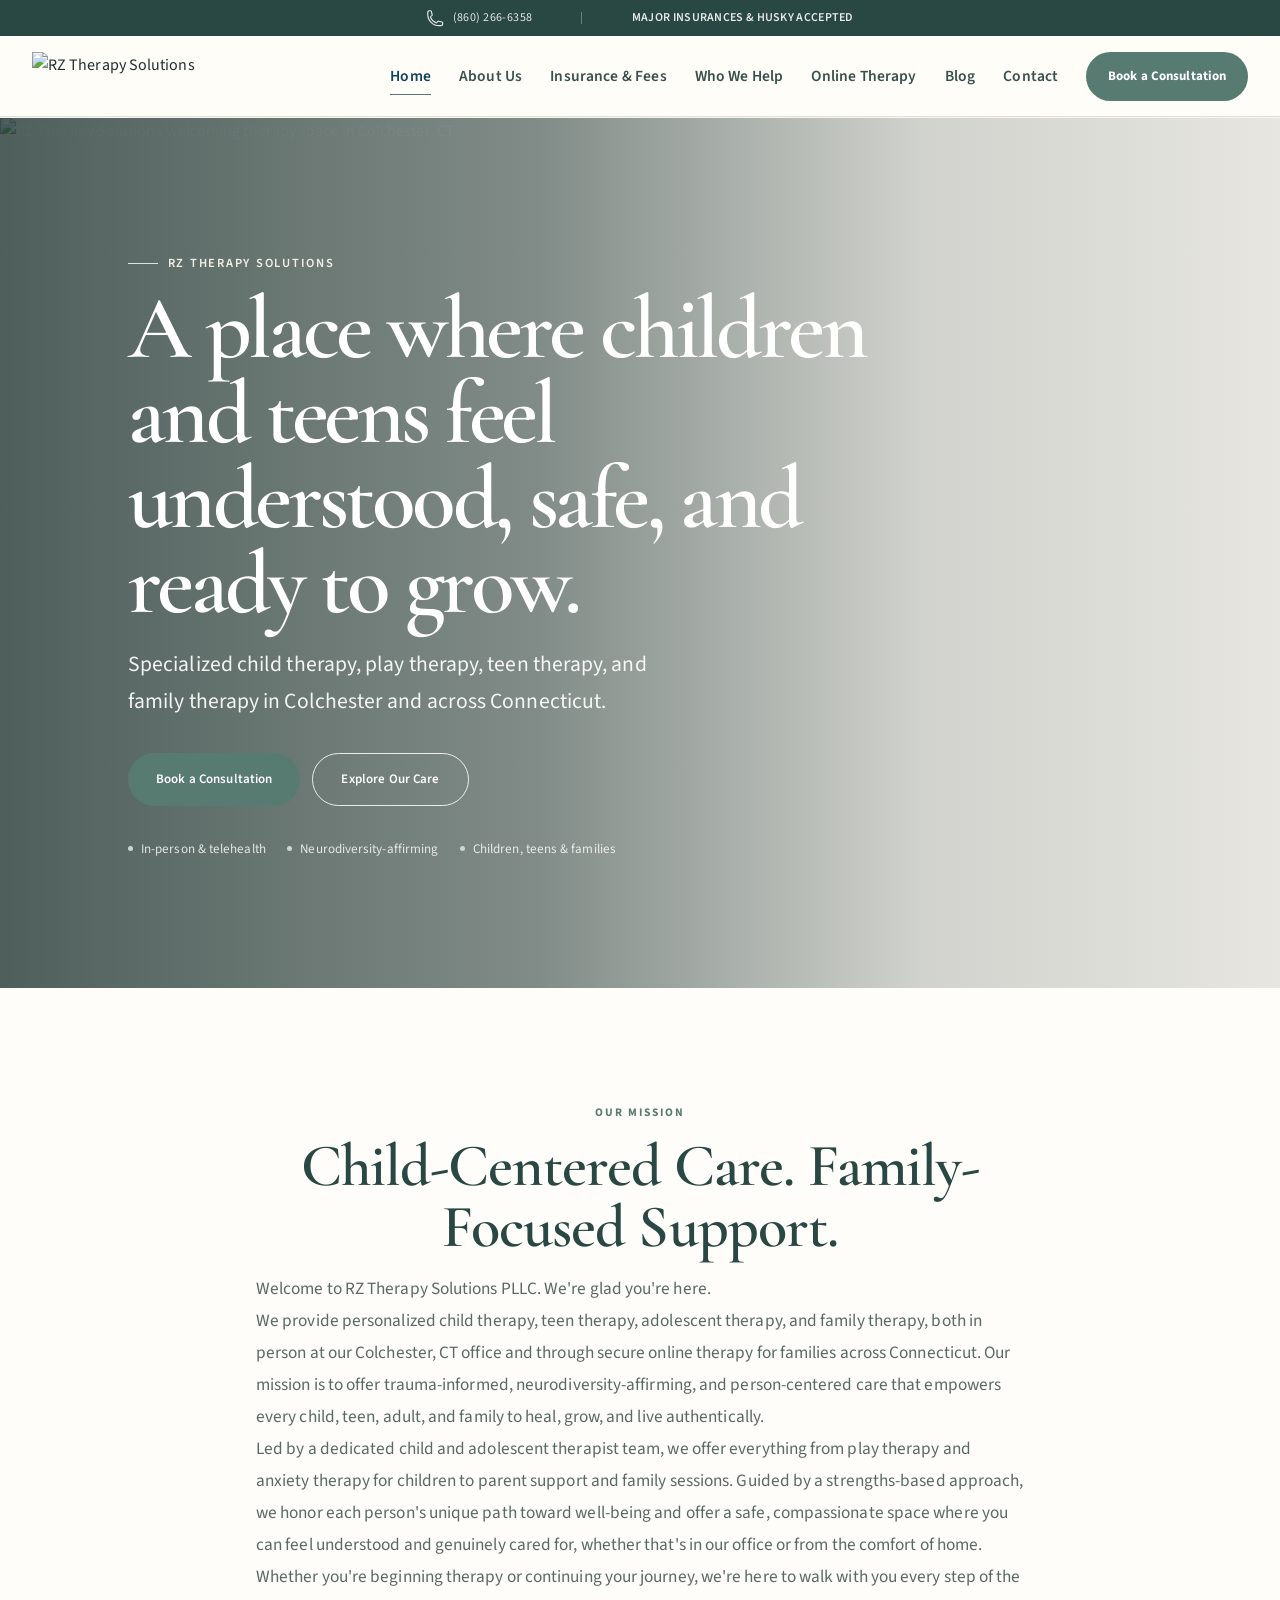
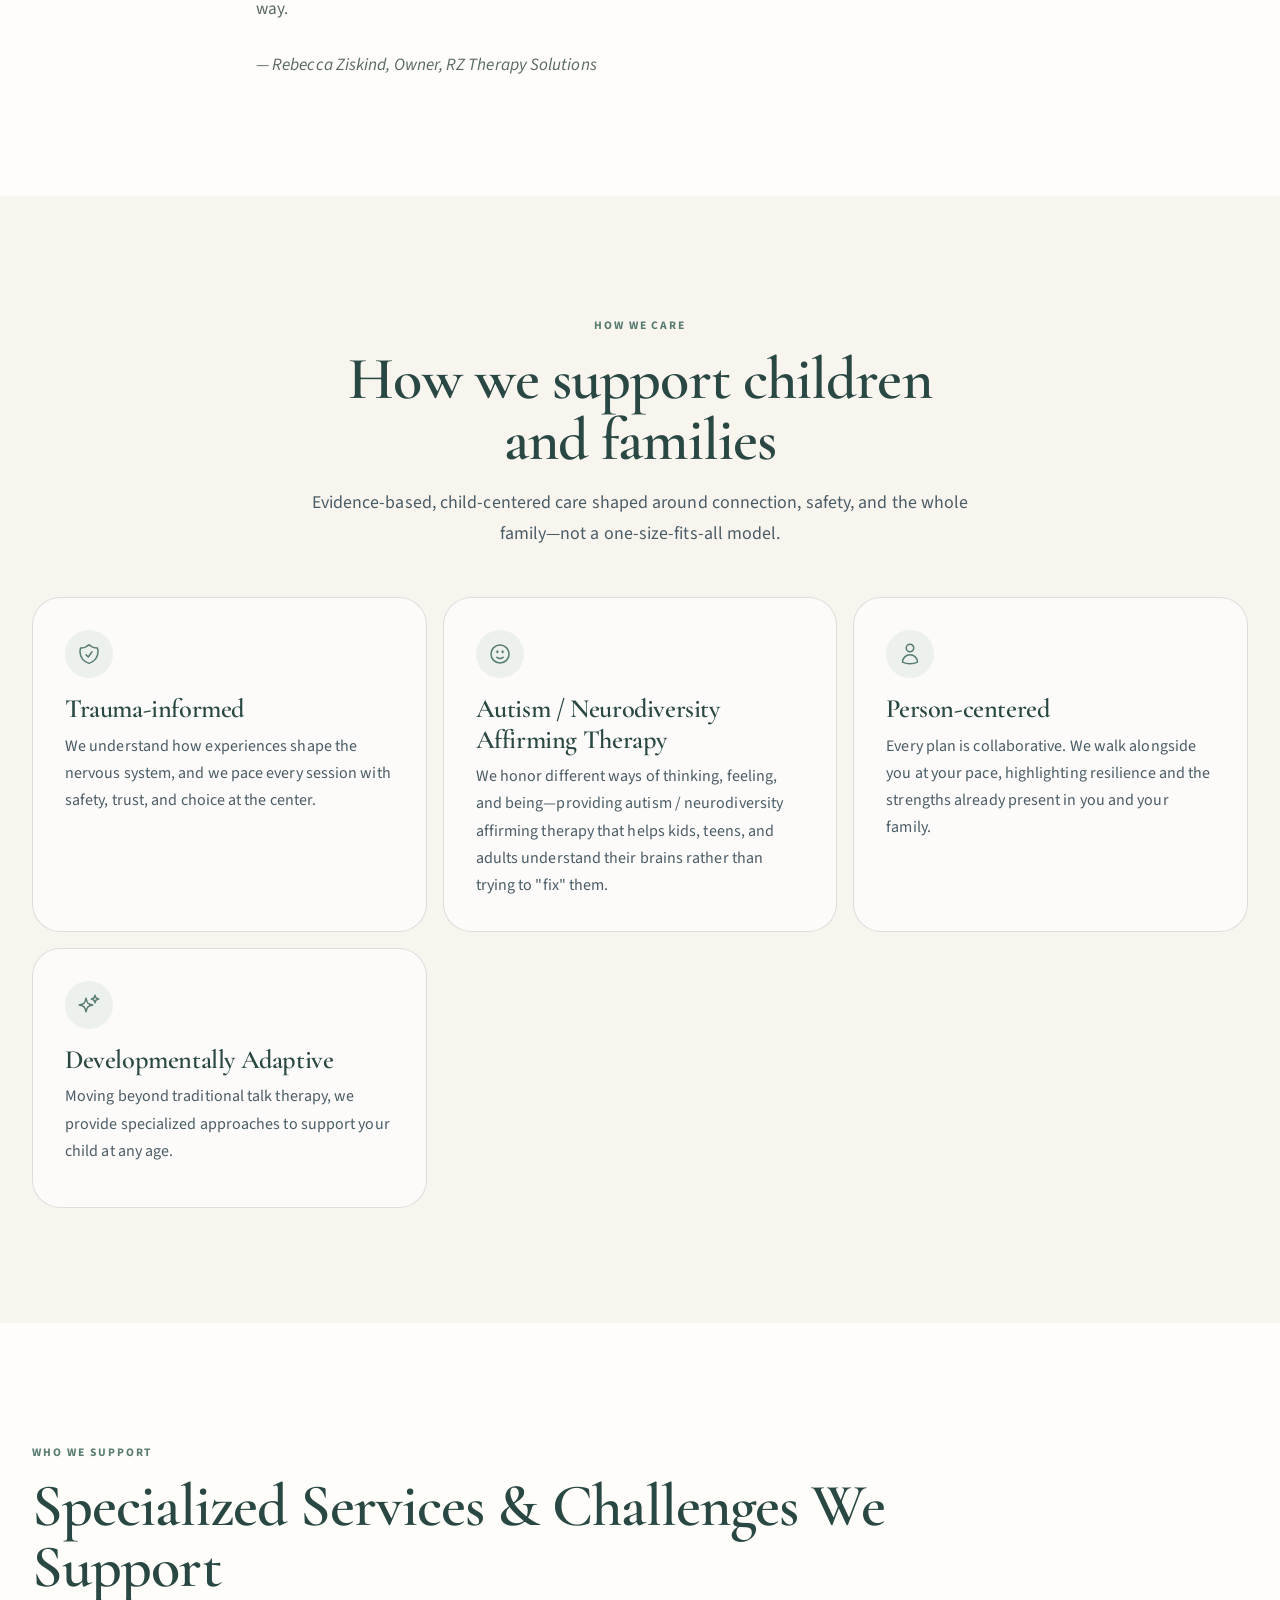
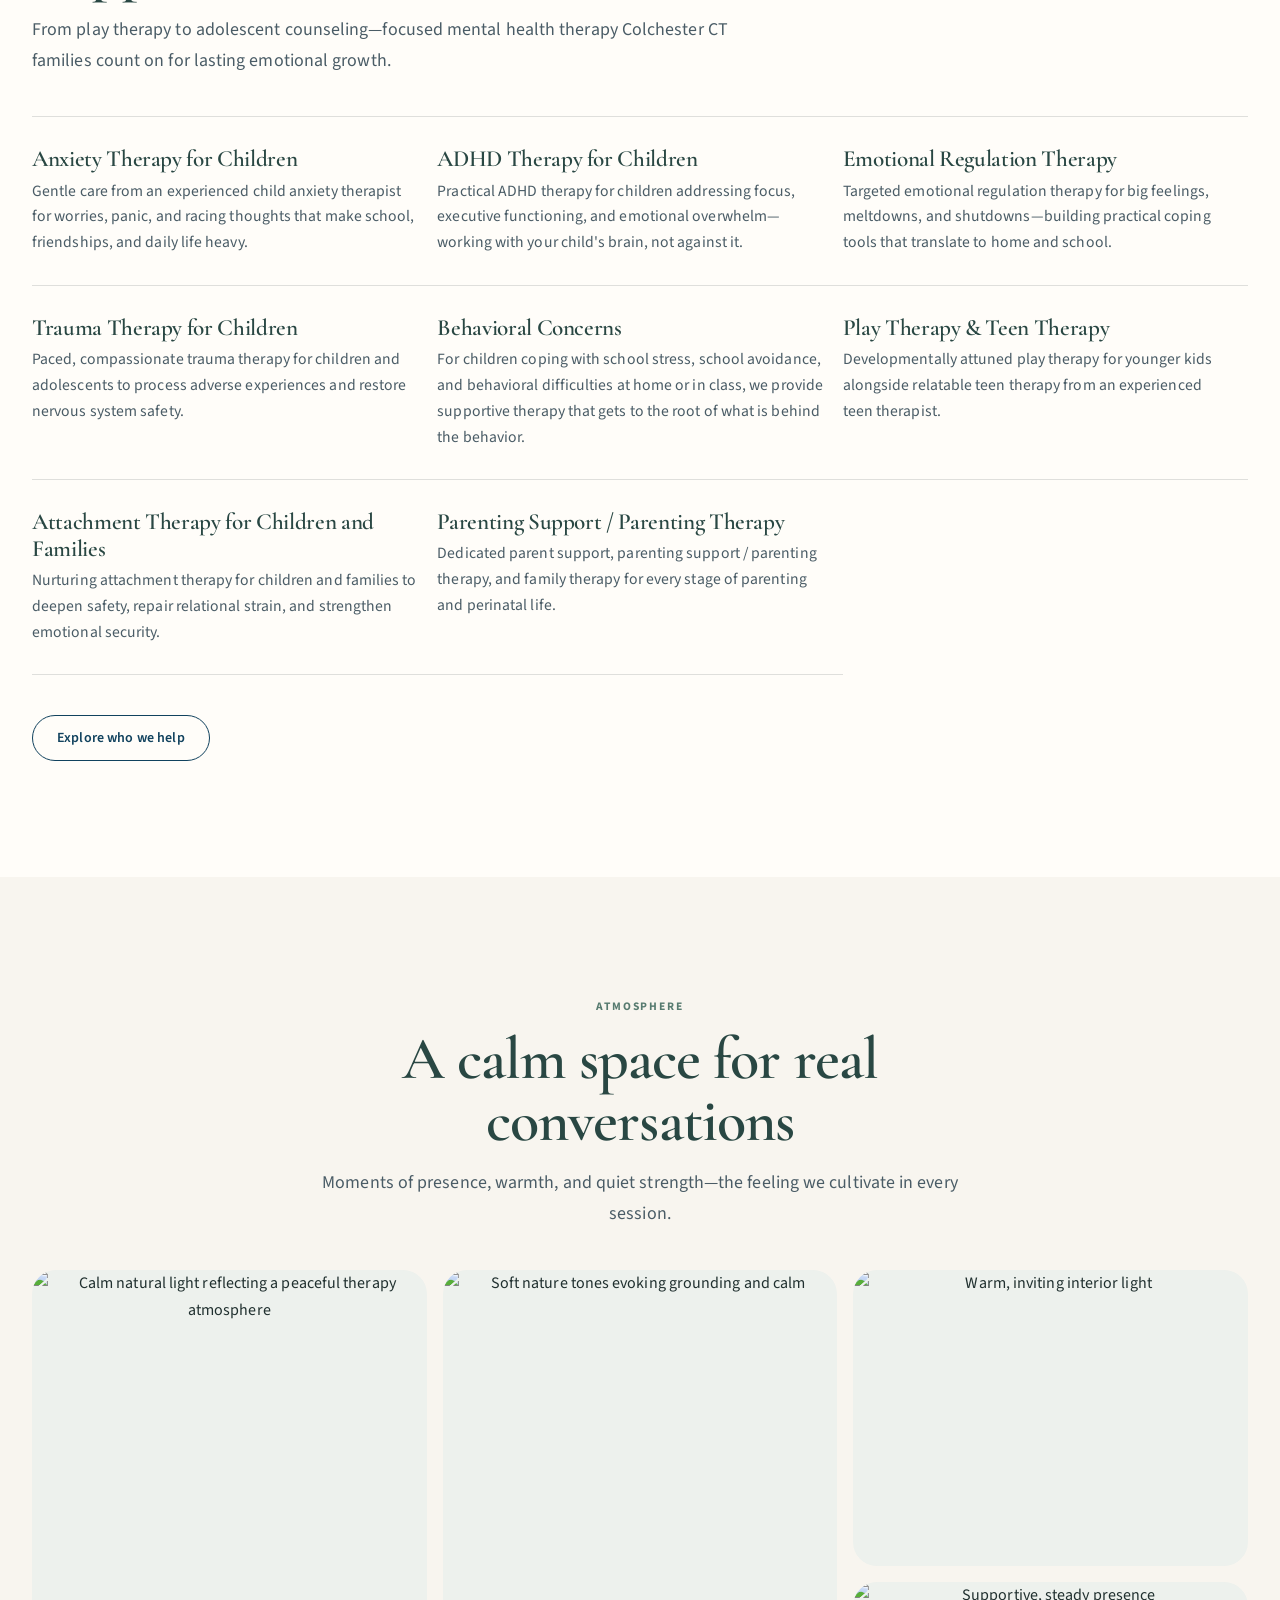
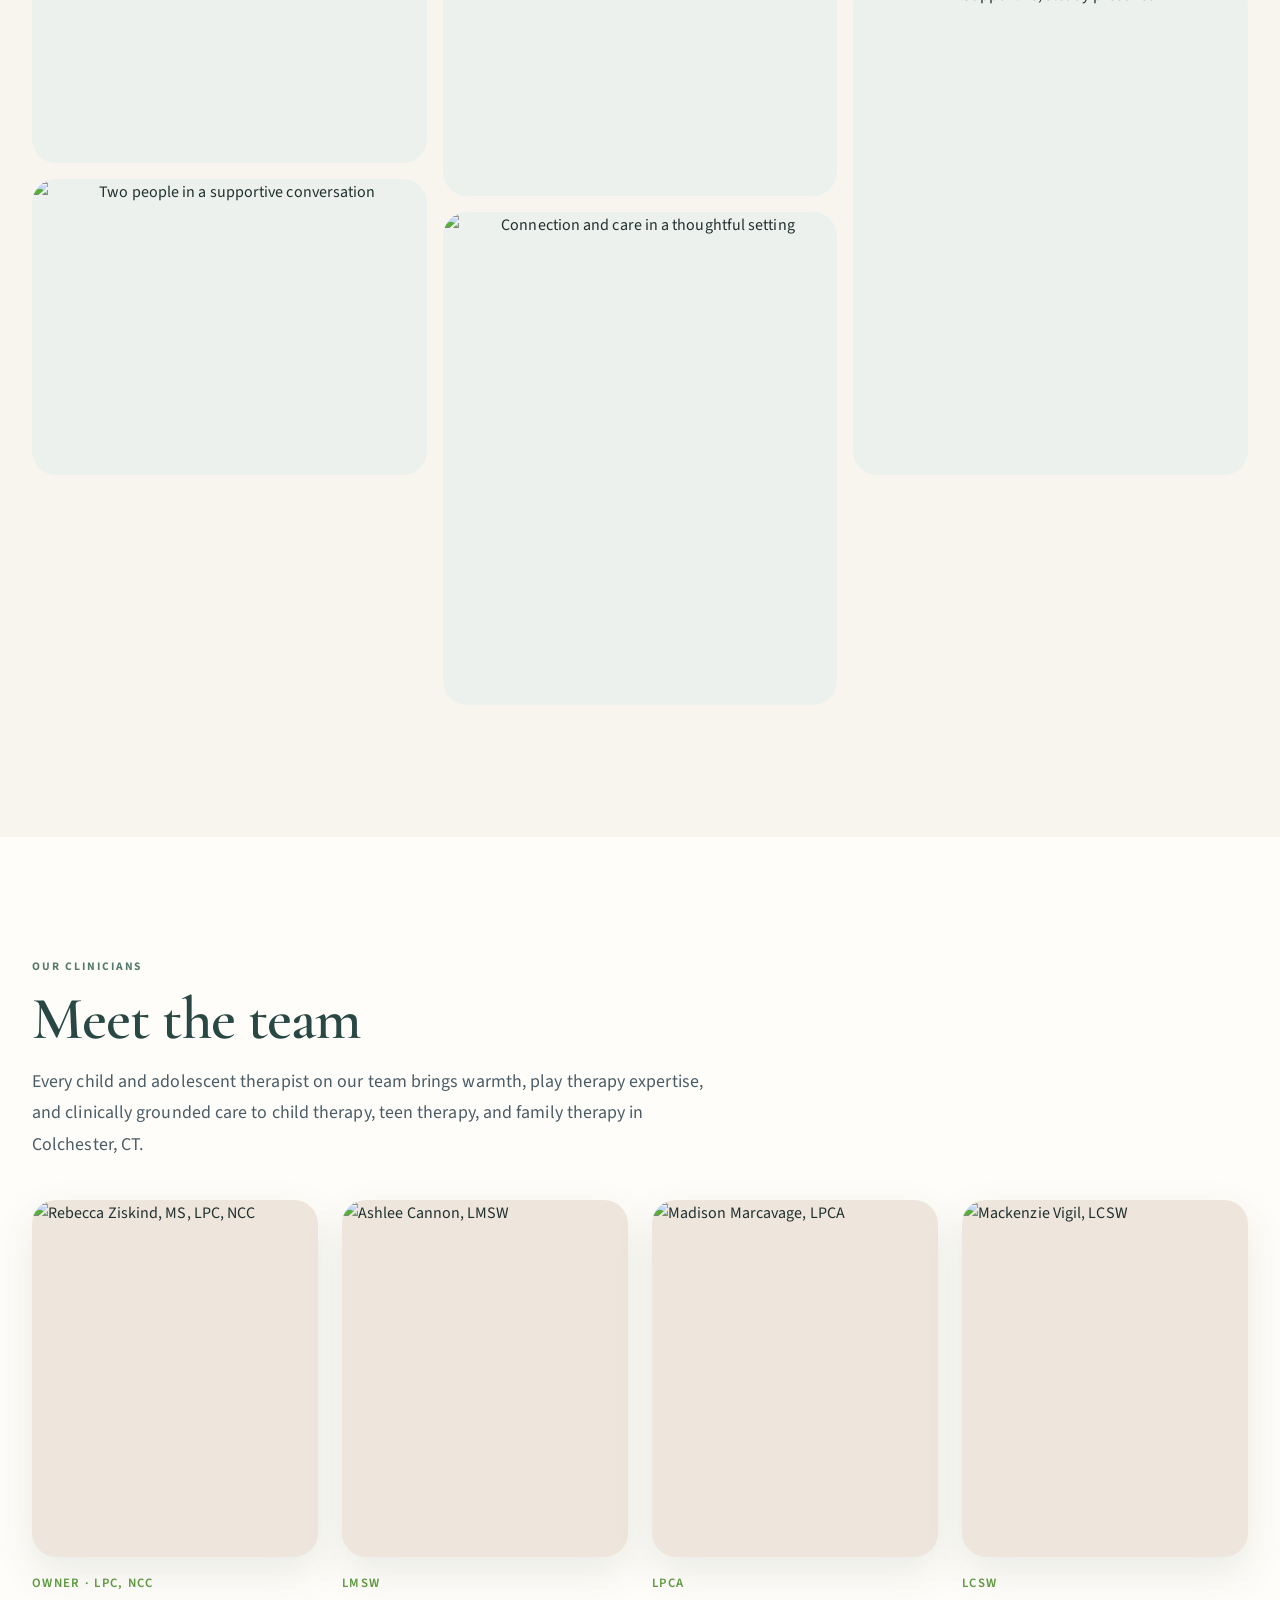
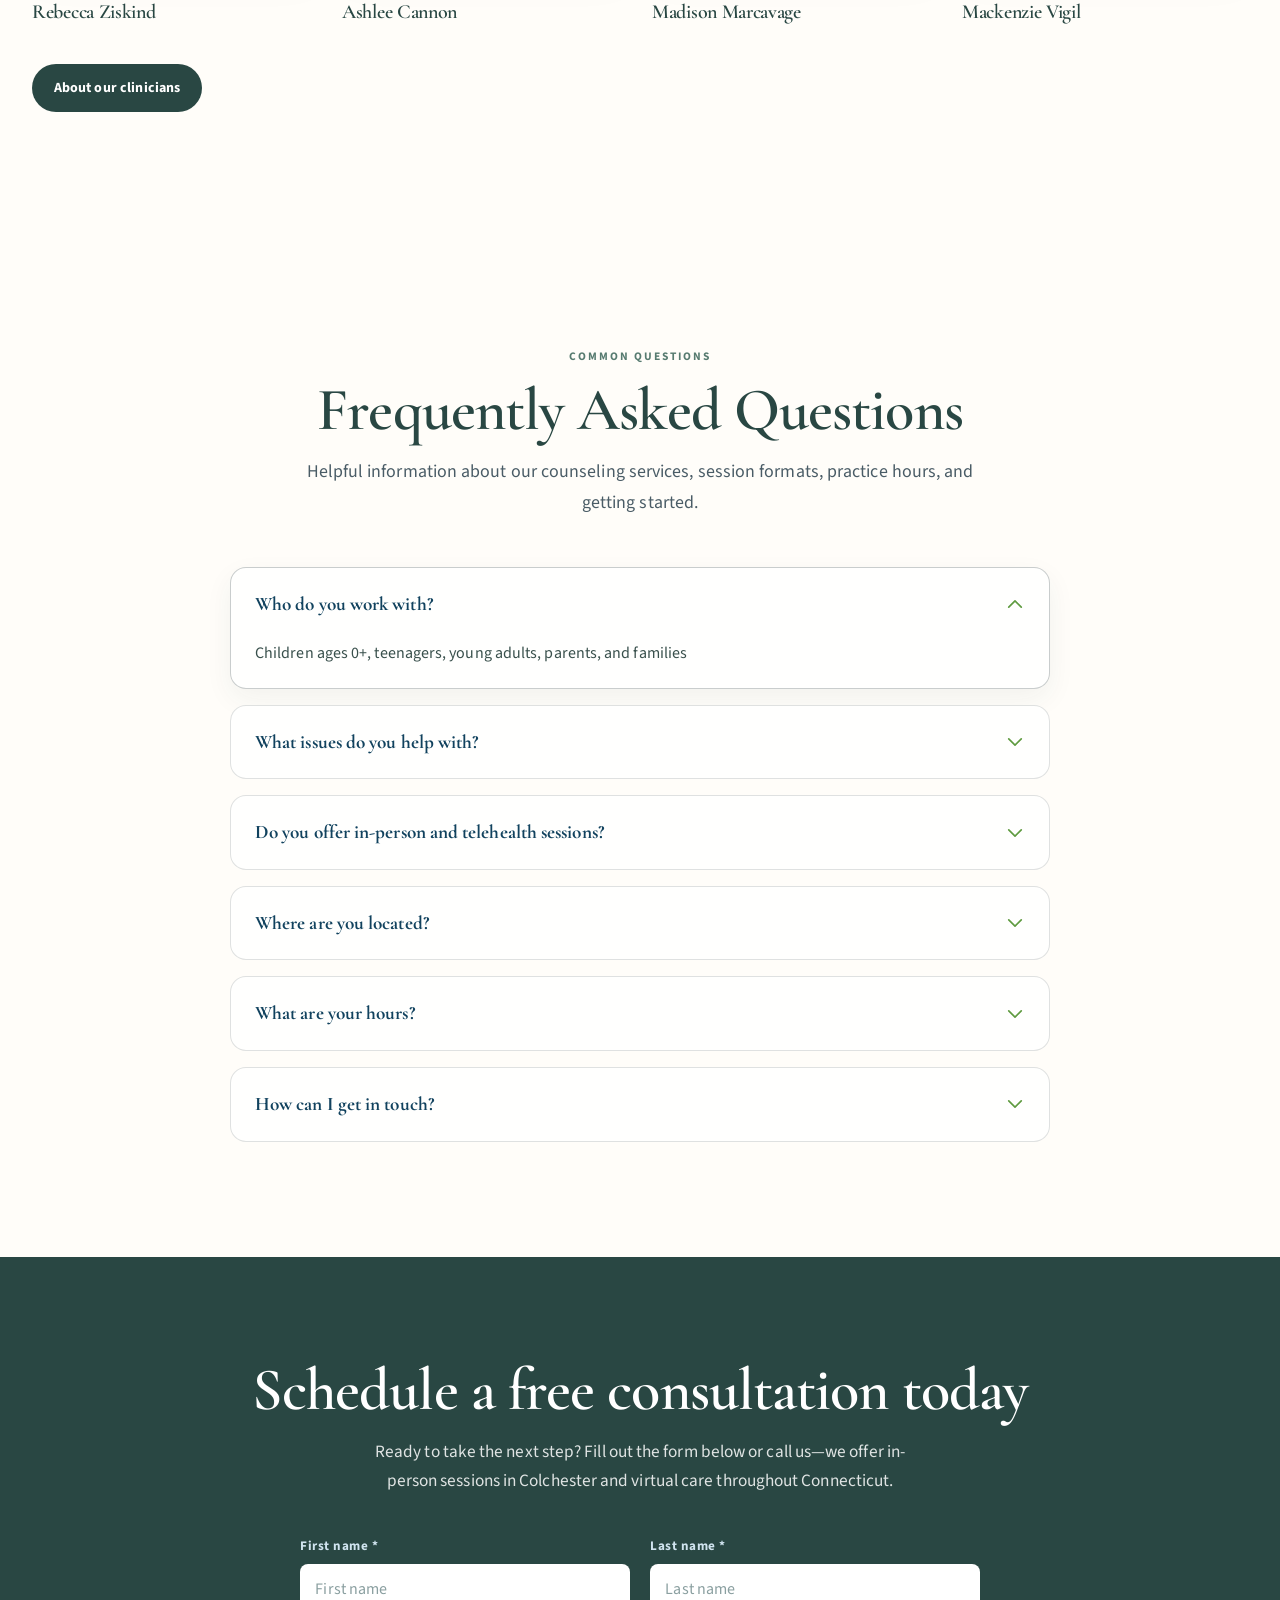
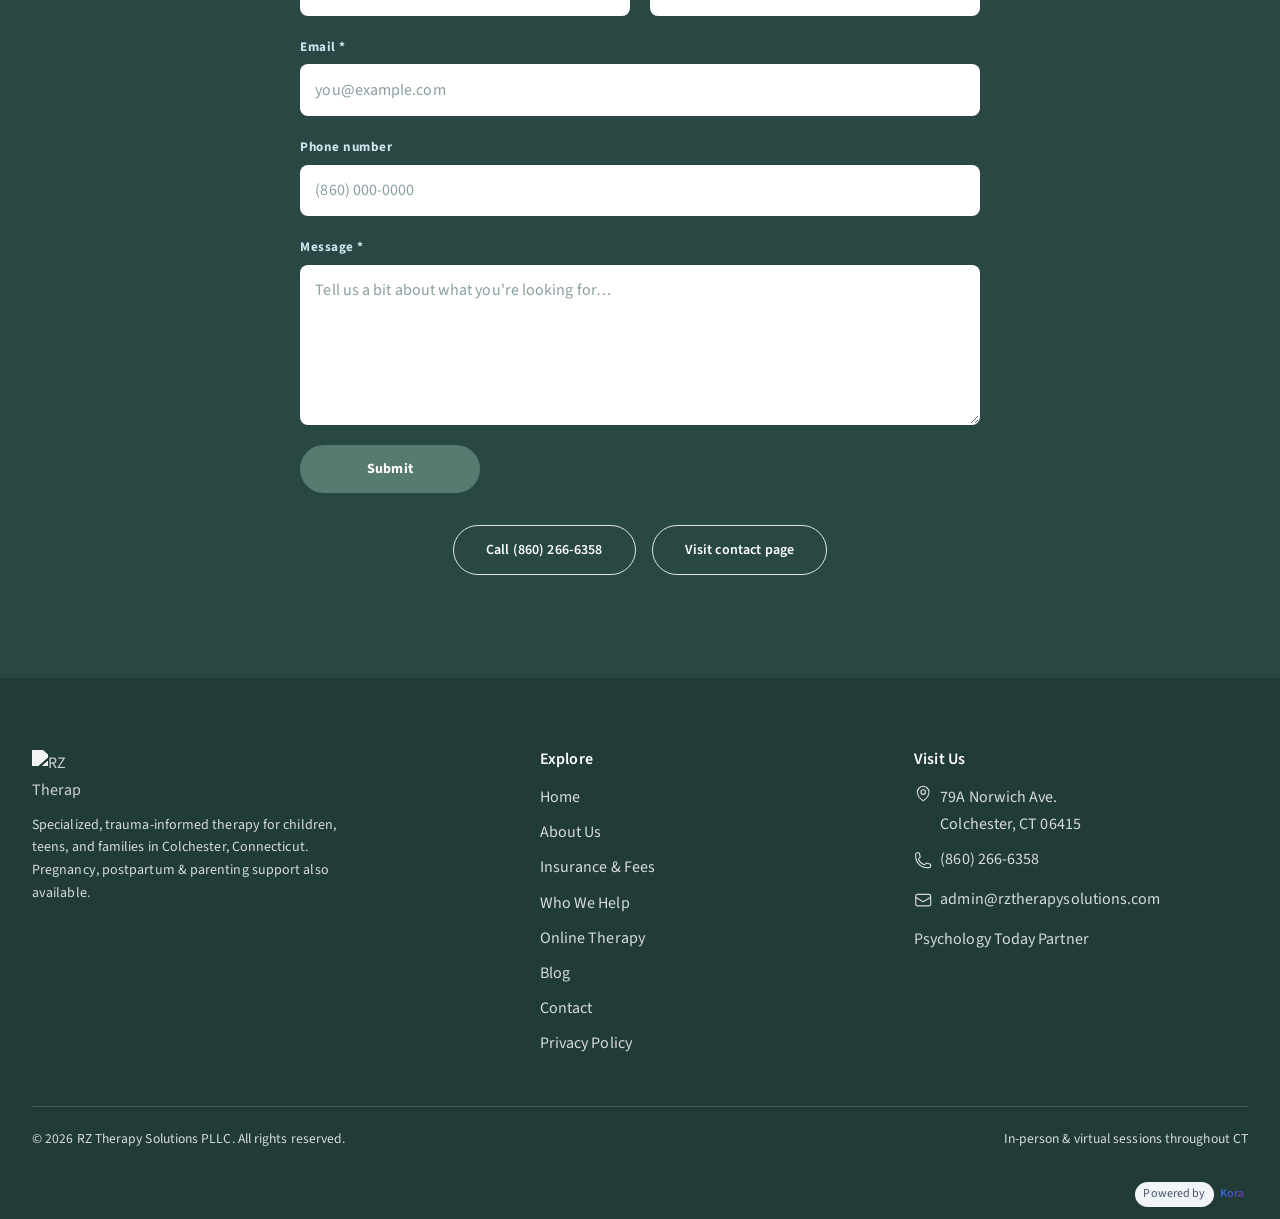
==== index.html @ b41a4bf6 "Fix mission eyebrow centering: override inline-block with display:block The section-eyebrow class us" ====
<!DOCTYPE html>

<html lang="en">
<head>
<!-- KORA_TRACKING_GTM_HEAD_START -->
<!-- Google Tag Manager -->
<script>(function(w,d,s,l,i){w[l]=w[l]||[];w[l].push({'gtm.start':
new Date().getTime(),event:'gtm.js'});var f=d.getElementsByTagName(s)[0],
j=d.createElement(s),dl=l!='dataLayer'?'&l='+l:'';j.async=true;j.src=
'https://www.googletagmanager.com/gtm.js?id='+i+dl;f.parentNode.insertBefore(j,f);
})(window,document,'script','dataLayer','GTM-NBJJ2HQS');</script>
<!-- End Google Tag Manager -->
<!-- KORA_TRACKING_GTM_HEAD_END -->

<!-- GA4 -->
<script async="" src="https://www.googletagmanager.com/gtag/js?id=G-ZPMCPDXHEQ"></script>
<script>
  window.dataLayer = window.dataLayer || [];
  function gtag(){dataLayer.push(arguments);}
  gtag('js', new Date());
  gtag('config', 'G-ZPMCPDXHEQ');
</script>
<meta charset="utf-8"/>
<meta content="width=device-width, initial-scale=1.0" name="viewport"/>
<title>Child, Teen &amp; Adolescent Therapist in Colchester, CT | Online Therapy Available</title>
<meta content="Child, teen &amp; adolescent therapist in Colchester, CT. Play therapy, family therapy, anxiety therapy &amp; online therapy throughout Connecticut. Call (860) 266-6358." name="description"/>
<meta content="Child Therapist, Child Therapy, Play Therapy, Child Therapist in Connecticut, Child Therapist Colchester CT, Teen Therapy, Teen Therapist, Family Therapy, Parent Support, Anxiety Therapy for Children, ADHD Therapy for Children, Trauma Therapy for Children, Emotional Regulation Therapy, Behavioral Therapy for Children, Child Anxiety Therapist, Autism / Neurodiversity Affirming Therapy, Attachment Therapy for Children and Families, Parenting Support / Parenting Therapy, Child and Adolescent Therapist, Mental Health Therapy Colchester CT" name="keywords"/>
<meta content="RZ Therapy Solutions PLLC" name="author"/>
<meta content="index, follow, max-image-preview:large, max-snippet:-1, max-video-preview:-1" name="googlebot"/>
<meta content="#11425e" name="theme-color"/>
<meta content="US-CT" name="geo.region"/>
<meta content="Colchester" name="geo.placename"/>
<meta content="41.575021;-72.332254" name="geo.position"/>
<meta content="41.575021, -72.332254" name="ICBM"/>
<meta content="website" property="og:type"/>
<meta content="RZ Therapy Solutions" property="og:site_name"/>
<meta content="en_US" property="og:locale"/>
<meta content="RZ Therapy Solutions PLLC | Child Therapist in Colchester CT" property="og:title"/>
<meta content="Child therapist in Colchester CT offering play therapy, CBT, CPP &amp; family support. Mental health counseling in Colchester CT." property="og:description"/>
<meta content="https://quseprdus1.blob.core.windows.net/kora-business-images/v2-uploads/23dcfa31-7f3c-4bb3-9e20-6efd0b39302b/df821988-8ccd-4f3e-b603-aa05601a6678-07_1785749208_1vx1ig.webp" property="og:image"/>
<meta content="RZ Therapy Solutions | Trauma-Informed Therapy in Colchester, CT" property="og:image:alt"/>
<meta content="summary_large_image" name="twitter:card"/>
<meta content="RZ Therapy Solutions PLLC | Child Therapist in Colchester CT" name="twitter:title"/>
<meta content="Child therapist in Colchester CT offering play therapy, CBT, CPP &amp; family support. Mental health counseling in Colchester CT." name="twitter:description"/>
<meta content="https://quseprdus1.blob.core.windows.net/kora-business-images/v2-uploads/23dcfa31-7f3c-4bb3-9e20-6efd0b39302b/df821988-8ccd-4f3e-b603-aa05601a6678-07_1785749208_1vx1ig.webp" name="twitter:image"/>
<link as="image" fetchpriority="high" href="https://quseprdus1.blob.core.windows.net/kora-business-images/v2-uploads/23dcfa31-7f3c-4bb3-9e20-6efd0b39302b/df821988-8ccd-4f3e-b603-aa05601a6678-07_1785749208_1vx1ig.webp" rel="preload"/>
<link href="assets/styles.css" rel="stylesheet"/>
<link href="assets/site.css" rel="stylesheet"/>
<link href="assets/premium.css" rel="stylesheet"/>
<script type="application/ld+json">{
  "@context": "https://schema.org",
  "@type": [
    "LocalBusiness",
    "MedicalBusiness",
    "ProfessionalService"
  ],
  "name": "RZ Therapy Solutions PLLC",
  "alternateName": "RZ Therapy Solutions",
  "url": "https://rztherapysolutions.com",
  "description": "Specialized, trauma-informed therapy for children and teens in Colchester, Connecticut, using CCPT, PCIT, CPP, CBT, and the ARC model. Family counseling and pregnancy, postpartum, and parenting support also available. In-person and virtual care throughout CT.",
  "telephone": "+1-860-266-6358",
  "email": "admin@rztherapysolutions.com",
  "image": "https://quseprdus1.blob.core.windows.net/kora-business-images/v2-uploads/23dcfa31-7f3c-4bb3-9e20-6efd0b39302b/e8aac44a-06cc-41d7-8f8f-42cfa9112d32-09_1785749225_0rnelf.webp",
  "logo": "https://quseprdus1.blob.core.windows.net/kora-business-images/v2-uploads/23dcfa31-7f3c-4bb3-9e20-6efd0b39302b/e8aac44a-06cc-41d7-8f8f-42cfa9112d32-09_1785749225_0rnelf.webp",
  "priceRange": "$$",
  "address": {
    "@type": "PostalAddress",
    "streetAddress": "79A Norwich Ave",
    "addressLocality": "Colchester",
    "addressRegion": "CT",
    "postalCode": "06415",
    "addressCountry": "US"
  },
  "geo": {
    "@type": "GeoCoordinates",
    "latitude": 41.575021,
    "longitude": -72.332254
  },
  "hasMap": "https://maps.app.goo.gl/sR7ZJt2eWfuPXxVH9",
  "areaServed": [
    {
      "@type": "City",
      "name": "Colchester"
    },
    {
      "@type": "State",
      "name": "Connecticut"
    },
    "Hebron, CT",
    "East Hampton, CT",
    "Marlborough, CT",
    "Salem, CT",
    "East Haddam, CT",
    "Glastonbury, CT",
    "Haddam, CT",
    "Moodus, CT"
  ],
  "sameAs": [
    "https://www.psychologytoday.com/profile/930087"
  ],
  "openingHoursSpecification": [
    {
      "@type": "OpeningHoursSpecification",
      "dayOfWeek": [
        "Monday",
        "Tuesday",
        "Wednesday",
        "Thursday",
        "Friday"
      ],
      "opens": "09:00",
      "closes": "20:00"
    },
    {
      "@type": "OpeningHoursSpecification",
      "dayOfWeek": "Sunday",
      "opens": "09:00",
      "closes": "17:00"
    }
  ],
  "medicalSpecialty": [
    "Counseling",
    "Psychotherapy"
  ]
}</script>
<script type="application/ld+json">{
  "@context": "https://schema.org",
  "@type": "WebSite",
  "name": "RZ Therapy Solutions",
  "url": "https://rztherapysolutions.com",
  "publisher": {
    "@type": "Organization",
    "name": "RZ Therapy Solutions PLLC",
    "logo": {
      "@type": "ImageObject",
      "url": "https://quseprdus1.blob.core.windows.net/kora-business-images/v2-uploads/23dcfa31-7f3c-4bb3-9e20-6efd0b39302b/e8aac44a-06cc-41d7-8f8f-42cfa9112d32-09_1785749225_0rnelf.webp"
    }
  }
}</script>
<script id="growthScan" type="application/json">
{
  "searchQueries": [
    {"query": "therapist in Colchester CT", "heat_map": false},
    {"query": "counseling in Colchester CT", "heat_map": false},
    {"query": "child therapist in Colchester CT", "heat_map": false},
    {"query": "mental health counseling in Colchester CT", "heat_map": false},
    {"query": "family therapist in Colchester CT", "heat_map": false}
  ]
}
</script>
<script type="application/ld+json">
{
  "@context": "https://schema.org",
  "@type": "FAQPage",
  "mainEntity": [
    {
      "@type": "Question",
      "name": "Who do you work with?",
      "acceptedAnswer": {
        "@type": "Answer",
        "text": "Children ages 0+, teenagers, young adults, parents, and families"
      }
    },
    {
      "@type": "Question",
      "name": "What issues do you help with?",
      "acceptedAnswer": {
        "@type": "Answer",
        "text": "Big emotions, self-esteem, depression, anxiety, coming-of-age issues, college application stress, dating & relationships, breakups, self-confidence, and complex family dynamics."
      }
    },
    {
      "@type": "Question",
      "name": "Do you offer in-person and telehealth sessions?",
      "acceptedAnswer": {
        "@type": "Answer",
        "text": "Yes, both in-office and telehealth options are available."
      }
    },
    {
      "@type": "Question",
      "name": "Where are you located?",
      "acceptedAnswer": {
        "@type": "Answer",
        "text": "79A Norwich Ave, Colchester, CT 06415"
      }
    },
    {
      "@type": "Question",
      "name": "What are your hours?",
      "acceptedAnswer": {
        "@type": "Answer",
        "text": "Monday – Friday: 9 AM – 8:00 PM. Sunday: 9 AM – 5:00 PM. Saturday: Closed."
      }
    },
    {
      "@type": "Question",
      "name": "How can I get in touch?",
      "acceptedAnswer": {
        "@type": "Answer",
        "text": "Call or text: (860) 266-6358"
      }
    }
  ]
}
</script>
<!-- KORA_GOOGLE_FONTS_START -->
<link rel="preconnect" href="https://fonts.googleapis.com">
<link rel="preconnect" href="https://fonts.gstatic.com" crossorigin>
<link rel="preload" as="style" href="https://fonts.googleapis.com/css2?family=Cormorant+Garamond:wght@400;600;700&amp;family=Source+Sans+3:wght@400;600;700&amp;display=swap" onload="this.onload=null;this.rel='stylesheet'">
<noscript><link rel="stylesheet" href="https://fonts.googleapis.com/css2?family=Cormorant+Garamond:wght@400;600;700&amp;family=Source+Sans+3:wght@400;600;700&amp;display=swap"></noscript>
<!-- KORA_GOOGLE_FONTS_END -->
<link href="https://rztherapysolutions.com" rel="canonical"><meta content="https://rztherapysolutions.com" property="og:url"/>

</link></link><!-- KORA_FAVICON_START -->
<link href="https://quseprdus1.blob.core.windows.net/kora-business-images/user-media/23dcfa31-7f3c-4bb3-9e20-6efd0b39302b/de8c94d8-887e-4625-825f-ec262dbc28df/1785749225_0rnelf.png" rel="icon" type="image/png"/>
<link href="https://quseprdus1.blob.core.windows.net/kora-business-images/user-media/23dcfa31-7f3c-4bb3-9e20-6efd0b39302b/de8c94d8-887e-4625-825f-ec262dbc28df/1785749225_0rnelf.png" rel="apple-touch-icon"/>
<!-- KORA_FAVICON_END -->
</head>
<body data-page="home">
<a class="sr-only" href="#main-content">Skip to main content</a>
<header class="site-header">
<div class="top-bar py-2 px-4" style="display:block!important;visibility:visible!important;">
<div class="max-w-7xl mx-auto flex items-center justify-center gap-x-10 gap-y-1 flex-wrap text-center">
<a class="inline-flex items-center gap-2" href="tel:+18602666358">
<svg aria-hidden="true" class="icon icon-sm" fill="none" stroke="currentColor" stroke-width="1.5" viewbox="0 0 24 24" xmlns="http://www.w3.org/2000/svg"><path d="M2.25 6.75c0 8.284 6.716 15 15 15h2.25a2.25 2.25 0 002.25-2.25v-1.372c0-.516-.351-.966-.852-1.091l-4.423-1.106c-.44-.11-.902.055-1.173.417l-.97 1.293c-.282.376-.769.542-1.21.38a12.035 12.035 0 01-7.143-7.143c-.162-.441.004-.928.38-1.21l1.293-.97c.363-.271.527-.734.417-1.173L6.963 3.102a1.125 1.125 0 00-1.091-.852H4.5A2.25 2.25 0 002.25 4.5v2.25z" stroke-linecap="round" stroke-linejoin="round"></path></svg>
(860) 266-6358</a>
<span aria-hidden="true" class="top-bar__sep" style="padding-inline:0.5rem;">|</span>
<span class="inline-flex items-center gap-2 font-semibold uppercase tracking-wide">Major Insurances &amp; Husky Accepted</span>
</div>
</div>
<nav aria-label="Main navigation" class="navbar" id="navbar">
<div class="max-w-7xl mx-auto px-4 sm:px-6 lg:px-8">
<div class="navbar-inner flex justify-between items-center">
<a aria-label="RZ Therapy Solutions Home" class="flex items-center" href="index.html">
<img alt="RZ Therapy Solutions" class="header-logo" decoding="async" height="50" loading="eager" src="https://quseprdus1.blob.core.windows.net/kora-business-images/user-media/23dcfa31-7f3c-4bb3-9e20-6efd0b39302b/de8c94d8-887e-4625-825f-ec262dbc28df/1785749217_ldwv6t.png" width="200"/>
</a>
<div class="hidden lg:flex items-center gap-1">
<a class="nav-link px-3 py-2 is-active" data-nav="home" href="index.html">Home</a>
<a class="nav-link px-3 py-2" data-nav="about" href="about-us.html">About Us</a>
<a class="nav-link px-3 py-2" data-nav="information" href="information.html">Insurance &amp; Fees</a>
<a class="nav-link px-3 py-2" data-nav="who-we-help" href="who-we-help.html">Who We Help</a>
<a class="nav-link px-3 py-2" data-nav="online-therapy" href="online-therapy.html">Online Therapy</a>
<a class="nav-link px-3 py-2" data-nav="blog" href="blog.html">Blog</a>
<a class="nav-link px-3 py-2" data-nav="contact" href="contact.html">Contact</a>
<a class="btn-accent nav-cta ml-3" href="https://docs.google.com/forms/d/e/1FAIpQLSfF6zuo5ClGjlwm2CaCrw7qUr3ugqIcCNRwfdNCmj_59zuRsg/viewform" rel="noopener noreferrer" target="_blank">Book a Consultation</a>
</div>
<button aria-label="Open menu" class="lg:hidden text-brand-primary p-2" id="mobile-menu-btn" type="button">
<svg aria-hidden="true" class="icon icon-lg" fill="none" stroke="currentColor" stroke-width="1.5" viewbox="0 0 24 24" xmlns="http://www.w3.org/2000/svg"><path d="M3.75 6.75h16.5M3.75 12h16.5m-16.5 5.25h16.5" stroke-linecap="round" stroke-linejoin="round"></path></svg>
</button>
</div>
</div>
</nav>
</header>
<div aria-hidden="true" class="mobile-menu fixed top-0 right-0 w-80 h-full lg:hidden" id="mobile-menu">
<div class="mobile-menu__panel">
<button aria-label="Close menu" class="mobile-menu__close text-brand-primary" id="close-menu-btn" type="button">
<svg aria-hidden="true" class="icon icon-lg" fill="none" stroke="currentColor" stroke-width="1.5" viewbox="0 0 24 24" xmlns="http://www.w3.org/2000/svg"><path d="M6 18 18 6M6 6l12 12" stroke-linecap="round" stroke-linejoin="round"></path></svg>
</button>
<nav aria-label="Mobile navigation" class="mobile-menu__nav">
<a class="mobile-menu__link is-active" data-nav="home" href="index.html">Home</a>
<a class="mobile-menu__link" data-nav="about" href="about-us.html">About Us</a>
<a class="mobile-menu__link" data-nav="information" href="information.html">Insurance &amp; Fees</a>
<a class="mobile-menu__link" data-nav="who-we-help" href="who-we-help.html">Who We Help</a>
<a class="mobile-menu__link" data-nav="online-therapy" href="online-therapy.html">Online Therapy</a>
<a class="mobile-menu__link" data-nav="blog" href="blog.html">Blog</a>
<a class="mobile-menu__link" data-nav="contact" href="contact.html">Contact</a>
<a class="btn-accent text-center mt-6 px-6 py-3 font-semibold" href="https://docs.google.com/forms/d/e/1FAIpQLSfF6zuo5ClGjlwm2CaCrw7qUr3ugqIcCNRwfdNCmj_59zuRsg/viewform" rel="noopener noreferrer" target="_blank">Book a Consultation</a>
<a class="block text-center mt-3 px-6 py-2 text-brand-primary" href="mailto:admin@rztherapysolutions.com">admin@rztherapysolutions.com</a>
</nav>
</div>
</div>
<div aria-hidden="true" class="mobile-overlay fixed inset-0 hidden" id="mobile-overlay"></div>
<main id="main-content">
<section aria-label="Welcome" class="hero">
<div class="hero__media hero__media--home">
<img alt="RZ Therapy Solutions welcoming therapy space in Colchester, CT" decoding="async" fetchpriority="high" height="1280" src="https://quseprdus1.blob.core.windows.net/kora-business-images/v2-uploads/23dcfa31-7f3c-4bb3-9e20-6efd0b39302b/df821988-8ccd-4f3e-b603-aa05601a6678-07_1785749208_1vx1ig.webp" width="1920"/>
</div>
<div aria-hidden="true" class="hero__overlay"></div>
<div class="hero__content">
<p class="hero__brand-label">RZ Therapy Solutions</p>
<h1 class="sr-only">Child Therapist in Colchester CT | Child Therapy, Teen Therapy &amp; Family Therapy</h1>
<p class="hero__brand">A place where children and teens feel understood, safe, and ready to grow.</p>
<p class="hero__tagline">Specialized child therapy, play therapy, teen therapy, and family therapy in Colchester and across Connecticut.</p>
<div class="hero__actions">
<a class="btn-accent" href="https://docs.google.com/forms/d/e/1FAIpQLSfF6zuo5ClGjlwm2CaCrw7qUr3ugqIcCNRwfdNCmj_59zuRsg/viewform" rel="noopener noreferrer" target="_blank">Book a Consultation</a>
<a class="btn-outline-light" href="who-we-help.html">Explore Our Care</a>
</div>
<div aria-label="Practice highlights" class="hero-trust">
<span>In-person &amp; telehealth</span>
<span>Neurodiversity-affirming</span>
<span>Children, teens &amp; families</span>
</div>
</div>
</section>
<section aria-labelledby="mission-heading" class="section-padding bg-secondary">
<div class="section-inner">
<div class="fade-in mx-auto max-w-3xl">
<p class="section-eyebrow" style="display:block;text-align:center;">Our mission</p>
<h2 class="section-title" id="mission-heading" style="text-align:center;">Child-Centered Care. Family-Focused Support.</h2>
<p class="prose-rz">
            Welcome to RZ Therapy Solutions PLLC. We're glad you're here.
          </p>
<p class="prose-rz">
            We provide personalized child therapy, teen therapy, adolescent therapy, and family therapy, both in person at our Colchester, CT office and through secure online therapy for families across Connecticut. Our mission is to offer trauma-informed, neurodiversity-affirming, and person-centered care that empowers every child, teen, adult, and family to heal, grow, and live authentically.
          </p>
<p class="prose-rz">
            Led by a dedicated child and adolescent therapist team, we offer everything from play therapy and anxiety therapy for children to parent support and family sessions. Guided by a strengths-based approach, we honor each person's unique path toward well-being and offer a safe, compassionate space where you can feel understood and genuinely cared for, whether that's in our office or from the comfort of home.
          </p>
<p class="prose-rz">
            Whether you're beginning therapy or continuing your journey, we're here to walk with you every step of the way.
          </p>
<p class="prose-rz" style="margin-top:1.5rem;font-style:italic;">— Rebecca Ziskind, Owner, RZ Therapy Solutions</p>
</div>
</div>
</section>
<section aria-labelledby="approach-heading" class="section-padding bg-soft">
<div class="section-inner">
<div class="fade-in text-center mx-auto max-w-2xl mb-12">
<p class="section-eyebrow">How we care</p>
<h2 class="section-title" id="approach-heading">How we support children and families</h2>
<p class="section-lead mx-auto">Evidence-based, child-centered care shaped around connection, safety, and the whole family—not a one-size-fits-all model.</p>
</div>
<div class="approach-grid">
<article class="approach-item fade-in">
<div aria-hidden="true" class="approach-item__icon">
<svg class="icon icon-md" fill="none" stroke="currentColor" stroke-width="1.5" viewbox="0 0 24 24" xmlns="http://www.w3.org/2000/svg"><path d="M9 12.75 11.25 15 15 9.75m-3-7.036A11.959 11.959 0 0 1 3.598 6 11.99 11.99 0 0 0 3 9.749c0 5.592 3.824 10.29 9 11.623 5.176-1.332 9-6.03 9-11.622 0-1.31-.21-2.571-.598-3.751h-.152c-3.196 0-6.1-1.248-8.25-3.285Z" stroke-linecap="round" stroke-linejoin="round"></path></svg>
</div>
<h3>Trauma-informed</h3>
<p>We understand how experiences shape the nervous system, and we pace every session with safety, trust, and choice at the center.</p>
</article>
<article class="approach-item fade-in">
<div aria-hidden="true" class="approach-item__icon">
<svg class="icon icon-md" fill="none" stroke="currentColor" stroke-width="1.5" viewbox="0 0 24 24" xmlns="http://www.w3.org/2000/svg"><path d="M15.182 15.182a4.5 4.5 0 01-6.364 0M21 12a9 9 0 11-18 0 9 9 0 0118 0zM9.75 9.75c0 .414-.168.75-.375.75S9 10.164 9 9.75 9.168 9 9.375 9s.375.336.375.75zm-.375 0h.008v.015h-.008V9.75zm5.625 0c0 .414-.168.75-.375.75s-.375-.336-.375-.75.168-.75.375-.75.375.336.375.75zm-.375 0h.008v.015h-.008V9.75z" stroke-linecap="round" stroke-linejoin="round"></path></svg>
</div>
<h3>Autism / Neurodiversity Affirming Therapy</h3>
<p>We honor different ways of thinking, feeling, and being—providing autism / neurodiversity affirming therapy that helps kids, teens, and adults understand their brains rather than trying to "fix" them.</p>
</article>
<article class="approach-item fade-in">
<div aria-hidden="true" class="approach-item__icon">
<svg class="icon icon-md" fill="none" stroke="currentColor" stroke-width="1.5" viewbox="0 0 24 24" xmlns="http://www.w3.org/2000/svg"><path d="M15.75 6a3.75 3.75 0 11-7.5 0 3.75 3.75 0 017.5 0zM4.501 20.118a7.5 7.5 0 0114.998 0A17.933 17.933 0 0112 21.75c-2.676 0-5.216-.584-7.499-1.632z" stroke-linecap="round" stroke-linejoin="round"></path></svg>
</div>
<h3>Person-centered</h3>
<p>Every plan is collaborative. We walk alongside you at your pace, highlighting resilience and the strengths already present in you and your family.</p>
</article>
<article class="approach-item fade-in">
<div aria-hidden="true" class="approach-item__icon">
<svg class="icon icon-md" fill="none" stroke="currentColor" stroke-width="1.5" viewbox="0 0 24 24" xmlns="http://www.w3.org/2000/svg"><path d="M9.813 15.904 9 18.75l-.813-2.846a4.5 4.5 0 0 0-3.09-3.09L2.25 12l2.846-.813a4.5 4.5 0 0 0 3.09-3.09L9 5.25l.813 2.846a4.5 4.5 0 0 0 3.09 3.09L15.75 12l-2.846.813a4.5 4.5 0 0 0-3.09 3.09ZM18.259 8.715 18 9.75l-.259-1.035a3.375 3.375 0 0 0-2.455-2.456L14.25 6l1.036-.259a3.375 3.375 0 0 0 2.455-2.456L18 2.25l.259 1.035a3.375 3.375 0 0 0 2.456 2.456L21.75 6l-1.035.259a3.375 3.375 0 0 0-2.456 2.456Z" stroke-linecap="round" stroke-linejoin="round"></path></svg>
</div>
<h3>Developmentally Adaptive</h3>
<p>Moving beyond traditional talk therapy, we provide specialized approaches to support your child at any age.</p>
</article>
</div>
</div>
</section>
<section aria-labelledby="help-heading" class="section-padding bg-secondary">
<div class="section-inner">
<div class="fade-in">
<p class="section-eyebrow">Who we support</p>
<h2 class="section-title" id="help-heading">Specialized Services &amp; Challenges We Support</h2>
<p class="section-lead">From play therapy to adolescent counseling—focused mental health therapy Colchester CT families count on for lasting emotional growth.</p>
</div>
<div class="help-grid">
<div class="help-item fade-in"><h3>Anxiety Therapy for Children</h3><p>Gentle care from an experienced child anxiety therapist for worries, panic, and racing thoughts that make school, friendships, and daily life heavy.</p></div>
<div class="help-item fade-in"><h3>ADHD Therapy for Children</h3><p>Practical ADHD therapy for children addressing focus, executive functioning, and emotional overwhelm—working with your child's brain, not against it.</p></div>
<div class="help-item fade-in"><h3>Emotional Regulation Therapy</h3><p>Targeted emotional regulation therapy for big feelings, meltdowns, and shutdowns—building practical coping tools that translate to home and school.</p></div>
<div class="help-item fade-in"><h3>Trauma Therapy for Children</h3><p>Paced, compassionate trauma therapy for children and adolescents to process adverse experiences and restore nervous system safety.</p></div>
<div class="help-item fade-in"><h3>Behavioral Concerns</h3><p>For children coping with school stress, school avoidance, and behavioral difficulties at home or in class, we provide supportive therapy that gets to the root of what is behind the behavior.</p></div>
<div class="help-item fade-in"><h3>Play Therapy &amp; Teen Therapy</h3><p>Developmentally attuned play therapy for younger kids alongside relatable teen therapy from an experienced teen therapist.</p></div>
<div class="help-item fade-in"><h3>Attachment Therapy for Children and Families</h3><p>Nurturing attachment therapy for children and families to deepen safety, repair relational strain, and strengthen emotional security.</p></div>
<div class="help-item fade-in"><h3>Parenting Support / Parenting Therapy</h3><p>Dedicated parent support, parenting support / parenting therapy, and family therapy for every stage of parenting and perinatal life.</p></div>
</div>
<div class="mt-10 fade-in">
<a class="btn-outline px-6 py-3 text-sm font-semibold uppercase tracking-wide" href="who-we-help.html">Explore who we help</a>
</div>
</div>
</section>
<section aria-labelledby="gallery-heading" class="section-padding bg-soft" id="gallery">
<div class="section-inner">
<div class="fade-in text-center mx-auto max-w-2xl mb-10">
<p class="section-eyebrow">Atmosphere</p>
<h2 class="section-title" id="gallery-heading">A calm space for real conversations</h2>
<p class="section-lead mx-auto">Moments of presence, warmth, and quiet strength—the feeling we cultivate in every session.</p>
</div>
<div class="gallery-grid fade-in" data-lightbox-gallery="main">
<button class="lightbox-item" data-lightbox="" data-lightbox-alt="Calm natural light reflecting a peaceful therapy atmosphere" data-lightbox-src="https://quseprdus1.blob.core.windows.net/kora-business-images/v2-uploads/23dcfa31-7f3c-4bb3-9e20-6efd0b39302b/baeac7ab-b95b-4526-938d-5ac1a04aa7c2-01_1785749060_xjlf3r.webp" type="button">
<img alt="Calm natural light reflecting a peaceful therapy atmosphere" decoding="async" height="1000" loading="lazy" src="https://quseprdus1.blob.core.windows.net/kora-business-images/v2-uploads/23dcfa31-7f3c-4bb3-9e20-6efd0b39302b/baeac7ab-b95b-4526-938d-5ac1a04aa7c2-01_1785749060_xjlf3r.webp" width="800"/>
</button>
<button class="lightbox-item" data-lightbox="" data-lightbox-alt="Two people in a supportive conversation" data-lightbox-src="https://quseprdus1.blob.core.windows.net/kora-business-images/v2-uploads/23dcfa31-7f3c-4bb3-9e20-6efd0b39302b/9635247e-dfde-49f2-927d-04e116f4f6aa-03_1785749144_yl7gxt.webp" type="button">
<img alt="Two people in a supportive conversation" decoding="async" height="600" loading="lazy" src="https://quseprdus1.blob.core.windows.net/kora-business-images/v2-uploads/23dcfa31-7f3c-4bb3-9e20-6efd0b39302b/9635247e-dfde-49f2-927d-04e116f4f6aa-03_1785749144_yl7gxt.webp" width="800"/>
</button>
<button class="lightbox-item" data-lightbox="" data-lightbox-alt="Soft nature tones evoking grounding and calm" data-lightbox-src="https://quseprdus1.blob.core.windows.net/kora-business-images/v2-uploads/23dcfa31-7f3c-4bb3-9e20-6efd0b39302b/c3ab7b3e-6e18-4beb-af20-8ba53e1bbc67-04_1785749148_77ocyc.webp" type="button">
<img alt="Soft nature tones evoking grounding and calm" decoding="async" height="1067" loading="lazy" src="https://quseprdus1.blob.core.windows.net/kora-business-images/v2-uploads/23dcfa31-7f3c-4bb3-9e20-6efd0b39302b/c3ab7b3e-6e18-4beb-af20-8ba53e1bbc67-04_1785749148_77ocyc.webp" width="800"/>
</button>
<button class="lightbox-item" data-lightbox="" data-lightbox-alt="Connection and care in a thoughtful setting" data-lightbox-src="https://quseprdus1.blob.core.windows.net/kora-business-images/v2-uploads/23dcfa31-7f3c-4bb3-9e20-6efd0b39302b/a45173dc-7f0d-42a4-9ae7-f3638c9b1965-02_1785749133_5t7ti9.webp" type="button">
<img alt="Connection and care in a thoughtful setting" decoding="async" height="1000" loading="lazy" src="https://quseprdus1.blob.core.windows.net/kora-business-images/v2-uploads/23dcfa31-7f3c-4bb3-9e20-6efd0b39302b/a45173dc-7f0d-42a4-9ae7-f3638c9b1965-02_1785749133_5t7ti9.webp" width="800"/>
</button>
<button class="lightbox-item" data-lightbox="" data-lightbox-alt="Warm, inviting interior light" data-lightbox-src="https://quseprdus1.blob.core.windows.net/kora-business-images/v2-uploads/23dcfa31-7f3c-4bb3-9e20-6efd0b39302b/296fc118-2ff4-4ef5-b8cb-c71ec4262dd4-06_1785749157_ju1325.webp" type="button">
<img alt="Warm, inviting interior light" decoding="async" height="600" loading="lazy" src="https://quseprdus1.blob.core.windows.net/kora-business-images/v2-uploads/23dcfa31-7f3c-4bb3-9e20-6efd0b39302b/296fc118-2ff4-4ef5-b8cb-c71ec4262dd4-06_1785749157_ju1325.webp" width="800"/>
</button>
<button class="lightbox-item" data-lightbox="" data-lightbox-alt="Supportive, steady presence" data-lightbox-src="https://quseprdus1.blob.core.windows.net/kora-business-images/v2-uploads/23dcfa31-7f3c-4bb3-9e20-6efd0b39302b/1bd003ec-ec3f-48f5-8160-3e6e43e42f55-05_1785749152_5lcnuj.webp" type="button">
<img alt="Supportive, steady presence" decoding="async" height="1000" loading="lazy" src="https://quseprdus1.blob.core.windows.net/kora-business-images/v2-uploads/23dcfa31-7f3c-4bb3-9e20-6efd0b39302b/1bd003ec-ec3f-48f5-8160-3e6e43e42f55-05_1785749152_5lcnuj.webp" width="800"/>
</button>
</div>
</div>
</section>
<section aria-labelledby="team-heading" class="section-padding bg-secondary">
<div class="section-inner">
<div class="fade-in max-w-2xl mb-10">
<p class="section-eyebrow">Our clinicians</p>
<h2 class="section-title" id="team-heading">Meet the team</h2>
<p class="section-lead">Every child and adolescent therapist on our team brings warmth, play therapy expertise, and clinically grounded care to child therapy, teen therapy, and family therapy in Colchester, CT.</p>
</div>
<div class="grid sm:grid-cols-2 lg:grid-cols-4 gap-6">
<article class="fade-in">
<div class="team-member__photo mb-4">
<img alt="Rebecca Ziskind, MS, LPC, NCC" decoding="async" height="500" loading="lazy" src="https://quseprdus1.blob.core.windows.net/kora-business-images/v2-uploads/23dcfa31-7f3c-4bb3-9e20-6efd0b39302b/198a6215-b772-4e01-8a6a-92d736c3c387-13_1785749248_jcb5bd.webp" width="400"/>
</div>
<p class="team-member__role">Owner · LPC, NCC</p>
<h3 class="text-xl font-heading text-brand-primary m-0">Rebecca Ziskind</h3>
</article>
<article class="fade-in">
<div class="team-member__photo mb-4">
<img alt="Ashlee Cannon, LMSW" decoding="async" height="500" loading="lazy" src="https://quseprdus1.blob.core.windows.net/kora-business-images/v2-uploads/23dcfa31-7f3c-4bb3-9e20-6efd0b39302b/4bcd5a72-e3ba-4b30-ba09-fd6b089167b6-10_1785749230_nac9is.webp" width="400"/>
</div>
<p class="team-member__role">LMSW</p>
<h3 class="text-xl font-heading text-brand-primary m-0">Ashlee Cannon</h3>
</article>
<article class="fade-in">
<div class="team-member__photo mb-4">
<img alt="Madison Marcavage, LPCA" decoding="async" height="500" loading="lazy" src="https://quseprdus1.blob.core.windows.net/kora-business-images/v2-uploads/23dcfa31-7f3c-4bb3-9e20-6efd0b39302b/48cb5c18-822c-4e58-b9a5-de44c4c8ef6b-12_1785749242_42jrnd.webp" width="400"/>
</div>
<p class="team-member__role">LPCA</p>
<h3 class="text-xl font-heading text-brand-primary m-0">Madison Marcavage</h3>
</article>
<article class="fade-in">
<div class="team-member__photo mb-4">
<img alt="Mackenzie Vigil, LCSW" decoding="async" height="500" loading="lazy" src="https://quseprdus1.blob.core.windows.net/kora-business-images/v2-uploads/23dcfa31-7f3c-4bb3-9e20-6efd0b39302b/38ac7d0f-077e-4ac6-9883-ed7af5bf8dab-11_1785749237_h22kj5.webp" width="400"/>
</div>
<p class="team-member__role">LCSW</p>
<h3 class="text-xl font-heading text-brand-primary m-0">Mackenzie Vigil</h3>
</article>
</div>
<div class="mt-10 fade-in">
<a class="btn-primary px-6 py-3 text-sm font-semibold uppercase tracking-wide" href="about-us.html">About our clinicians</a>
</div>
</div>
</section>
<section aria-labelledby="”faq-heading”" class="section-padding bg-secondary" id="faq">
<div class="section-inner">
<div class="fade-in text-center mx-auto max-w-2xl mb-12">
<p class="section-eyebrow">Common questions</p>
<h2 class="section-title" id="faq-heading">Frequently Asked Questions</h2>
<p class="section-lead mx-auto">Helpful information about our counseling services, session formats, practice hours, and getting started.</p>
</div>
<div class="faq-list fade-in">
<details class="faq-item" open="">
<summary class="faq-question">
<span>Who do you work with?</span>
<svg aria-hidden="true" class="icon icon-sm faq-icon" fill="none" stroke="currentColor" stroke-width="2" viewbox="0 0 24 24" xmlns="http://www.w3.org/2000/svg"><path d="m19.5 8.25-7.5 7.5-7.5-7.5" stroke-linecap="round" stroke-linejoin="round"></path></svg>
</summary>
<div class="faq-answer">
<p>Children ages 0+, teenagers, young adults, parents, and families</p>
</div>
</details>
<details class="faq-item">
<summary class="faq-question">
<span>What issues do you help with?</span>
<svg aria-hidden="true" class="icon icon-sm faq-icon" fill="none" stroke="currentColor" stroke-width="2" viewbox="0 0 24 24" xmlns="http://www.w3.org/2000/svg"><path d="m19.5 8.25-7.5 7.5-7.5-7.5" stroke-linecap="round" stroke-linejoin="round"></path></svg>
</summary>
<div class="faq-answer">
<p>Big emotions, self-esteem, depression, anxiety, coming-of-age issues, college application stress, dating &amp; relationships, breakups, self-confidence, and complex family dynamics.</p>
</div>
</details>
<details class="faq-item">
<summary class="faq-question">
<span>Do you offer in-person and telehealth sessions?</span>
<svg aria-hidden="true" class="icon icon-sm faq-icon" fill="none" stroke="currentColor" stroke-width="2" viewbox="0 0 24 24" xmlns="http://www.w3.org/2000/svg"><path d="m19.5 8.25-7.5 7.5-7.5-7.5" stroke-linecap="round" stroke-linejoin="round"></path></svg>
</summary>
<div class="faq-answer">
<p>Yes, both in-office and telehealth options are available.</p>
</div>
</details>
<details class="faq-item">
<summary class="faq-question">
<span>Where are you located?</span>
<svg aria-hidden="true" class="icon icon-sm faq-icon" fill="none" stroke="currentColor" stroke-width="2" viewbox="0 0 24 24" xmlns="http://www.w3.org/2000/svg"><path d="m19.5 8.25-7.5 7.5-7.5-7.5" stroke-linecap="round" stroke-linejoin="round"></path></svg>
</summary>
<div class="faq-answer">
<p><a class="hover:underline font-semibold text-brand-primary" href="https://maps.app.goo.gl/sR7ZJt2eWfuPXxVH9" rel="noopener noreferrer" target="_blank">79A Norwich Ave, Colchester, CT 06415</a></p>
</div>
</details>
<details class="faq-item">
<summary class="faq-question">
<span>What are your hours?</span>
<svg aria-hidden="true" class="icon icon-sm faq-icon" fill="none" stroke="currentColor" stroke-width="2" viewbox="0 0 24 24" xmlns="http://www.w3.org/2000/svg"><path d="m19.5 8.25-7.5 7.5-7.5-7.5" stroke-linecap="round" stroke-linejoin="round"></path></svg>
</summary>
<div class="faq-answer">
<p>Monday – Friday: 9 AM – 8:00 PM<br/>Sunday: 9 AM – 5:00 PM<br/>Saturday: Closed</p>
</div>
</details>
<details class="faq-item">
<summary class="faq-question">
<span>How can I get in touch?</span>
<svg aria-hidden="true" class="icon icon-sm faq-icon" fill="none" stroke="currentColor" stroke-width="2" viewbox="0 0 24 24" xmlns="http://www.w3.org/2000/svg"><path d="m19.5 8.25-7.5 7.5-7.5-7.5" stroke-linecap="round" stroke-linejoin="round"></path></svg>
</summary>
<div class="faq-answer">
<p>Call or text: <a class="hover:underline font-semibold text-brand-primary" href="tel:+18602666358">(860) 266-6358</a></p>
</div>
</details>
</div>
</div>
</section>
<section aria-labelledby="cta-heading" class="section-padding cta-band">
<div class="section-inner fade-in">
<h2 class="section-title" id="cta-heading">Schedule a free consultation today</h2>
<p>Ready to take the next step? Fill out the form below or call us—we offer in-person sessions in Colchester and virtual care throughout Connecticut.</p>
<div class="home-consult-form-wrap">
<form class="home-consult-form" id="home-contact-form" novalidate="">
<div class="home-form-grid-2">
<div class="home-form-field">
<label for="hf_first_name">First name *</label>
<input autocomplete="given-name" id="hf_first_name" name="first_name" placeholder="First name" required="" style="background:#ffffff;color:#1a2f3a;" type="text"/>
</div>
<div class="home-form-field">
<label for="hf_last_name">Last name *</label>
<input autocomplete="family-name" id="hf_last_name" name="last_name" placeholder="Last name" required="" style="background:#ffffff;color:#1a2f3a;" type="text"/>
</div>
</div>
<div class="home-form-field">
<label for="hf_email">Email *</label>
<input autocomplete="email" id="hf_email" name="email" placeholder="you@example.com" required="" style="background:#ffffff;color:#1a2f3a;" type="email"/>
</div>
<div class="home-form-field">
<label for="hf_phone">Phone number</label>
<input autocomplete="tel" id="hf_phone" name="phone" placeholder="(860) 000-0000" style="background:#ffffff;color:#1a2f3a;" type="tel"/>
</div>
<div class="home-form-field">
<label for="hf_message">Message *</label>
<textarea id="hf_message" name="message" placeholder="Tell us a bit about what you're looking for…" required="" rows="5" style="background:#ffffff;color:#1a2f3a;"></textarea>
</div>
<div class="home-recaptcha-container" id="home-recaptcha-container">
<div class="g-recaptcha"></div>
</div>
<div class="home-form-actions">
<button class="btn-accent px-8 py-3 text-sm font-semibold uppercase tracking-wide" style="min-width:180px;" type="submit">Submit</button>
<p aria-live="polite" class="home-form-status form-status" id="home-form-status" role="status"></p>
</div>
</form>
</div>
<div class="home-cta-alt">
<a class="btn-outline-light px-8 py-3.5 text-sm font-semibold uppercase tracking-wide" href="tel:+18602666358">Call (860) 266-6358</a>
<a class="btn-outline-light px-8 py-3.5 text-sm font-semibold uppercase tracking-wide" href="contact.html">Visit contact page</a>
</div>
</div>
</section>
<style>
.faq-list {
  max-width: 820px;
  margin: 0 auto;
  display: flex;
  flex-direction: column;
  gap: 1rem;
}
.faq-item {
  background: rgba(255, 255, 255, 0.85);
  border: 1px solid var(--rz-line, rgba(32, 48, 47, 0.14));
  border-radius: 16px;
  overflow: hidden;
  transition: box-shadow 0.2s ease, border-color 0.2s ease;
}
.faq-item[open] {
  box-shadow: 0 10px 28px rgba(41, 71, 67, 0.06);
  border-color: rgba(32, 48, 47, 0.24);
}
.faq-question {
  display: flex;
  align-items: center;
  justify-content: space-between;
  gap: 1rem;
  padding: 1.25rem 1.5rem;
  font-family: var(--font-heading, serif);
  font-size: 1.2rem;
  font-weight: 700;
  color: var(--color-brand-primary, #11425e);
  cursor: pointer;
  list-style: none;
  user-select: none;
}
.faq-question::-webkit-details-marker {
  display: none;
}
.faq-icon {
  width: 1.25rem;
  height: 1.25rem;
  flex-shrink: 0;
  transition: transform 0.25s ease;
  color: var(--color-brand-accent, #5f9b40);
}
.faq-item[open] .faq-icon {
  transform: rotate(180deg);
}
.faq-answer {
  padding: 0 1.5rem 1.25rem;
  color: #39504c;
  font-size: 1rem;
  line-height: 1.7;
}
.faq-answer p {
  margin: 0;
}

.home-consult-form-wrap {
  max-width: 680px;
  margin: 2.5rem auto 0;
  text-align: left;
}
.home-consult-form {
  display: flex;
  flex-direction: column;
  gap: 1.25rem;
}
.home-form-grid-2 {
  display: grid;
  grid-template-columns: 1fr 1fr;
  gap: 1.25rem;
}
@media (max-width: 560px) {
  .home-form-grid-2 { grid-template-columns: 1fr; }
}
.home-form-field {
  display: flex;
  flex-direction: column;
  gap: 0.4rem;
}
.home-form-field label {
  font-size: 0.82rem;
  font-weight: 700;
  letter-spacing: 0.04em;
  color: #d0e4ef;
}
.home-form-field input,
.home-form-field textarea {
  padding: 0.7rem 0.9rem;
  border: 1px solid rgba(255,255,255,0.25);
  border-radius: 8px;
  font-size: 1rem;
  color: #1a2f3a;
  background: #ffffff;
  width: 100%;
  box-sizing: border-box;
  transition: border-color 0.2s;
}
.home-form-field input::placeholder,
.home-form-field textarea::placeholder {
  color: #8a9fa0;
}
.home-form-field input:focus,
.home-form-field textarea:focus {
  outline: none;
  border-color: #9fd07a;
  box-shadow: 0 0 0 3px rgba(159,208,122,0.20);
}
.home-recaptcha-container {
  display: none;
}
.home-consult-form.is-focused .home-recaptcha-container,
.home-recaptcha-container.is-visible {
  display: block;
}
.g-recaptcha {
  min-height: 78px;
  margin-top: 0.25rem;
}
.home-checkbox-group {
  display: flex;
  flex-direction: column;
  gap: 0.6rem;
  margin-top: 0.25rem;
}
.home-checkbox-option {
  display: flex;
  align-items: center;
  gap: 0.6rem;
  font-size: 0.97rem;
  font-weight: 400;
  color: #d0e4ef;
  cursor: pointer;
}
.home-form-actions {
  display: flex;
  flex-direction: column;
  gap: 0.75rem;
  align-items: flex-start;
}
.home-form-status {
  font-size: 0.9rem;
  min-height: 1.4em;
  color: #9fd07a;
}
.home-form-status.error {
  color: #f87171;
}
.home-cta-alt {
  display: flex;
  flex-wrap: wrap;
  gap: 1rem;
  justify-content: center;
  margin-top: 2rem;
}
</style>
</main>
<footer class="site-footer">
<div class="footer-grid">
<div>
<a aria-label="RZ Therapy Solutions Home" href="index.html">
<img alt="RZ Therapy Solutions" class="footer-logo" decoding="async" height="80" loading="lazy" src="https://quseprdus1.blob.core.windows.net/kora-business-images/user-media/23dcfa31-7f3c-4bb3-9e20-6efd0b39302b/de8c94d8-887e-4625-825f-ec262dbc28df/1785749217_ldwv6t.png" width="80"/>
</a>
<p class="text-sm leading-relaxed max-w-xs">
        Specialized, trauma-informed therapy for children, teens, and families in Colchester, Connecticut. Pregnancy, postpartum &amp; parenting support also available.
      </p>
</div>
<div>
<h2 class="footer-heading">Explore</h2>
<ul class="footer-list">
<li><a href="index.html">Home</a></li>
<li><a href="about-us.html">About Us</a></li>
<li><a href="information.html">Insurance &amp; Fees</a></li>
<li><a href="who-we-help.html">Who We Help</a></li>
<li><a href="online-therapy.html">Online Therapy</a></li>
<li><a href="blog.html">Blog</a></li>
<li><a href="contact.html">Contact</a></li>
<li><a href="privacy-policy.html">Privacy Policy</a></li>
</ul>
</div>
<div>
<h2 class="footer-heading">Visit Us</h2>
<ul class="footer-list">
<li>
<a class="inline-flex items-start gap-2" href="https://maps.app.goo.gl/sR7ZJt2eWfuPXxVH9" rel="noopener noreferrer" target="_blank">
<svg aria-hidden="true" class="icon icon-sm" fill="none" stroke="currentColor" stroke-width="1.5" viewbox="0 0 24 24" xmlns="http://www.w3.org/2000/svg"><path d="M15 10.5a3 3 0 11-6 0 3 3 0 016 0z" stroke-linecap="round" stroke-linejoin="round"></path><path d="M19.5 10.5c0 7.142-7.5 11.25-7.5 11.25S4.5 17.642 4.5 10.5a7.5 7.5 0 1115 0z" stroke-linecap="round" stroke-linejoin="round"></path></svg>
<span>79A Norwich Ave.<br/>Colchester, CT 06415</span>
</a>
</li>
<li>
<a class="inline-flex items-center gap-2" href="tel:+18602666358">
<svg aria-hidden="true" class="icon icon-sm" fill="none" stroke="currentColor" stroke-width="1.5" viewbox="0 0 24 24" xmlns="http://www.w3.org/2000/svg"><path d="M2.25 6.75c0 8.284 6.716 15 15 15h2.25a2.25 2.25 0 002.25-2.25v-1.372c0-.516-.351-.966-.852-1.091l-4.423-1.106c-.44-.11-.902.055-1.173.417l-.97 1.293c-.282.376-.769.542-1.21.38a12.035 12.035 0 01-7.143-7.143c-.162-.441.004-.928.38-1.21l1.293-.97c.363-.271.527-.734.417-1.173L6.963 3.102a1.125 1.125 0 00-1.091-.852H4.5A2.25 2.25 0 002.25 4.5v2.25z" stroke-linecap="round" stroke-linejoin="round"></path></svg>
            (860) 266-6358
          </a>
</li>
<li>
<a class="inline-flex items-center gap-2" href="mailto:admin@rztherapysolutions.com">
<svg aria-hidden="true" class="icon icon-sm" fill="none" stroke="currentColor" stroke-width="1.5" viewbox="0 0 24 24" xmlns="http://www.w3.org/2000/svg"><path d="M21.75 6.75v10.5a2.25 2.25 0 01-2.25 2.25h-15a2.25 2.25 0 01-2.25-2.25V6.75m19.5 0A2.25 2.25 0 0019.5 4.5h-15a2.25 2.25 0 00-2.25 2.25m19.5 0v.243a2.25 2.25 0 01-1.07 1.916l-7.5 4.615a2.25 2.25 0 01-2.36 0L3.32 8.91a2.25 2.25 0 01-1.07-1.916V6.75" stroke-linecap="round" stroke-linejoin="round"></path></svg>
            admin@rztherapysolutions.com
          </a>
</li>
<li>
<a href="https://www.psychologytoday.com/profile/930087" rel="noopener noreferrer" target="_blank">Psychology Today Partner</a>
</li>
</ul>
</div>
</div>
<div class="site-footer__bottom px-1">
<p>© 2026 RZ Therapy Solutions PLLC. All rights reserved.</p>
<p>In-person &amp; virtual sessions throughout CT</p>
</div>
</footer>
<script>
  (function () {
    try {
      if (sessionStorage.getItem('rz_recaptcha_revealed') === 'true') {
        var form = document.getElementById('home-contact-form');
        var container = document.getElementById('home-recaptcha-container');
        if (form) form.classList.add('is-focused');
        if (container) {
          container.classList.add('is-visible');
          container.style.display = 'block';
        }
      }
    } catch (e) {}
  })();
</script>
<script defer="" src="js/main.js"></script>

<!-- KORA_TRACKING_EVENTS_START -->
<script>
  window.dataLayer = window.dataLayer || [];

  function trackEvent(eventName, params) {
    window.dataLayer.push(Object.assign({ event: eventName }, params || {}));
  }

  document.addEventListener('DOMContentLoaded', function () {
    function cleanText(value) {
      return (value || '').replace(/\s+/g, ' ').trim();
    }

    function toPath(href) {
      try {
        if (!href) return null;
        var url = new URL(href, window.location.origin);
        return url.pathname || '/';
      } catch (e) {
        return null;
      }
    }

    document.querySelectorAll('button, a').forEach(function (el) {
      el.addEventListener('click', function () {
        var clickId =
          el.getAttribute('data-kora-click-id') ||
          el.getAttribute('data-analytics-id') ||
          el.getAttribute('id') ||
          null;
        var clickLabel =
          el.getAttribute('data-kora-click-label') ||
          cleanText(el.innerText || el.textContent || '') ||
          null;
        var href = el.getAttribute('href') || null;
        trackEvent('button_click', {
          click_id: clickId,
          click_label: clickLabel,
          page_path: window.location.pathname || '/',
          link_url: href,
          element_id: el.getAttribute('id') || null,
          element_class: el.getAttribute('class') || null,
          link_path: toPath(href),
        });
      });
    });
  });
</script>
<!-- KORA_TRACKING_EVENTS_END -->
<!-- KORA_BRANDING_FOOTER_SCRIPT_START -->
<script>
(function () {
  var koraUrl = "https://askkora.ai";
  var muted = "#475569";
  var mutedBg = "#f1f5f9";
  var blue = "#1E88E5";
  var purple = "#7B1FA2";
  var startMarker = 'KORA_' + 'BRANDING_FOOTER_START';
  var endMarker = 'KORA_' + 'BRANDING_FOOTER_END';
  var selector = '[data-kora-branding-footer="true"], .kora-powered-by';

  function removeExisting() {
    document.querySelectorAll(selector).forEach(function (node) {
      if (node && node.parentNode) node.parentNode.removeChild(node);
    });
    var walker = document.createTreeWalker(document.documentElement, NodeFilter.SHOW_COMMENT);
    var comments = [];
    while (walker.nextNode()) {
      if (walker.currentNode.nodeValue.indexOf(startMarker) !== -1 || walker.currentNode.nodeValue.indexOf(endMarker) !== -1) {
        comments.push(walker.currentNode);
      }
    }
    comments.forEach(function (node) {
      if (node && node.parentNode) node.parentNode.removeChild(node);
    });
  }

  function buildBranding() {
    var wrapper = document.createElement('div');
    wrapper.className = 'kora-powered-by';
    wrapper.setAttribute('data-kora-branding-footer', 'true');
    wrapper.style.cssText = 'display:flex;justify-content:flex-end;align-items:center;gap:0.35rem;padding:0.75rem 1rem;font-size:0.75rem;';
    wrapper.innerHTML = '<span style="color:' + muted + ';background:' + mutedBg + ';padding:0.15rem 0.55rem;border-radius:9999px;">Powered by</span>' +
      '<a href="' + koraUrl + '" target="_blank" rel="nofollow noopener noreferrer" style="text-decoration:none;font-weight:600;background:linear-gradient(135deg,' + blue + ',' + purple + ');-webkit-background-clip:text;background-clip:text;-webkit-text-fill-color:transparent">Kora</a>';
    return wrapper;
  }

  function targetFooter(allowFallback) {
    var footer = document.querySelector('footer');
    if (footer) return footer;
    if (!allowFallback) return null;
    return document.getElementById('site-footer') || document.body;
  }

  function placeBranding(allowFallback) {
    var target = targetFooter(allowFallback);
    if (!target) return false;
    removeExisting();
    target.appendChild(document.createComment(' ' + startMarker + ' '));
    target.appendChild(buildBranding());
    target.appendChild(document.createComment(' ' + endMarker + ' '));
    return target.tagName && target.tagName.toLowerCase() === 'footer';
  }

  function start() {
    if (placeBranding(false)) return;
    var observer = new MutationObserver(function () {
      if (placeBranding(false)) observer.disconnect();
    });
    observer.observe(document.documentElement, { childList: true, subtree: true });
    window.setTimeout(function () { observer.disconnect(); placeBranding(true); }, 3000);
  }

  if (document.readyState === 'loading') {
    document.addEventListener('DOMContentLoaded', start);
  } else {
    start();
  }
}());
</script>
<!-- KORA_BRANDING_FOOTER_SCRIPT_END -->
</body>
</html>
---- assets/styles.css ----
/*! tailwindcss v4.2.1 | MIT License | https://tailwindcss.com */
@layer properties{@supports (((-webkit-hyphens:none)) and (not (margin-trim:inline))) or ((-moz-orient:inline) and (not (color:rgb(from red r g b)))){*,:before,:after,::backdrop{--tw-rotate-x:initial;--tw-rotate-y:initial;--tw-rotate-z:initial;--tw-skew-x:initial;--tw-skew-y:initial;--tw-space-y-reverse:0;--tw-border-style:solid;--tw-leading:initial;--tw-font-weight:initial;--tw-tracking:initial;--tw-outline-style:solid}}}@layer theme{:root,:host{--font-sans:ui-sans-serif, system-ui, sans-serif, "Apple Color Emoji", "Segoe UI Emoji", "Segoe UI Symbol", "Noto Color Emoji";--font-mono:ui-monospace, SFMono-Regular, Menlo, Monaco, Consolas, "Liberation Mono", "Courier New", monospace;--spacing:.25rem;--container-xs:20rem;--container-2xl:42rem;--container-3xl:48rem;--container-7xl:80rem;--text-sm:.875rem;--text-sm--line-height:calc(1.25 / .875);--text-lg:1.125rem;--text-lg--line-height:calc(1.75 / 1.125);--text-xl:1.25rem;--text-xl--line-height:calc(1.75 / 1.25);--text-2xl:1.5rem;--text-2xl--line-height:calc(2 / 1.5);--font-weight-semibold:600;--tracking-wide:.025em;--leading-relaxed:1.625;--default-transition-duration:.15s;--default-transition-timing-function:cubic-bezier(.4, 0, .2, 1);--default-font-family:var(--font-sans);--default-mono-font-family:var(--font-mono);--color-brand-primary:#11425e;--color-brand-secondary:#eee6dd;--color-brand-accent:#5f9b40;--color-brand-dark:#1a2f3a;--color-brand-muted:#4a5c66;--color-brand-soft:#f7f3ee;--color-brand-border:#c9bbaa;--font-heading:"Cormorant Garamond", Georgia, "Times New Roman", serif;--font-body:"Source Sans 3", system-ui, sans-serif}}@layer base{*,:after,:before,::backdrop{box-sizing:border-box;border:0 solid;margin:0;padding:0}::file-selector-button{box-sizing:border-box;border:0 solid;margin:0;padding:0}html,:host{-webkit-text-size-adjust:100%;tab-size:4;line-height:1.5;font-family:var(--default-font-family,ui-sans-serif, system-ui, sans-serif, "Apple Color Emoji", "Segoe UI Emoji", "Segoe UI Symbol", "Noto Color Emoji");font-feature-settings:var(--default-font-feature-settings,normal);font-variation-settings:var(--default-font-variation-settings,normal);-webkit-tap-highlight-color:transparent}hr{height:0;color:inherit;border-top-width:1px}abbr:where([title]){-webkit-text-decoration:underline dotted;text-decoration:underline dotted}h1,h2,h3,h4,h5,h6{font-size:inherit;font-weight:inherit}a{color:inherit;-webkit-text-decoration:inherit;-webkit-text-decoration:inherit;-webkit-text-decoration:inherit;text-decoration:inherit}b,strong{font-weight:bolder}code,kbd,samp,pre{font-family:var(--default-mono-font-family,ui-monospace, SFMono-Regular, Menlo, Monaco, Consolas, "Liberation Mono", "Courier New", monospace);font-feature-settings:var(--default-mono-font-feature-settings,normal);font-variation-settings:var(--default-mono-font-variation-settings,normal);font-size:1em}small{font-size:80%}sub,sup{vertical-align:baseline;font-size:75%;line-height:0;position:relative}sub{bottom:-.25em}sup{top:-.5em}table{text-indent:0;border-color:inherit;border-collapse:collapse}:-moz-focusring{outline:auto}progress{vertical-align:baseline}summary{display:list-item}ol,ul,menu{list-style:none}img,svg,video,canvas,audio,iframe,embed,object{vertical-align:middle;display:block}img,video{max-width:100%;height:auto}button,input,select,optgroup,textarea{font:inherit;font-feature-settings:inherit;font-variation-settings:inherit;letter-spacing:inherit;color:inherit;opacity:1;background-color:#0000;border-radius:0}::file-selector-button{font:inherit;font-feature-settings:inherit;font-variation-settings:inherit;letter-spacing:inherit;color:inherit;opacity:1;background-color:#0000;border-radius:0}:where(select:is([multiple],[size])) optgroup{font-weight:bolder}:where(select:is([multiple],[size])) optgroup option{padding-inline-start:20px}::file-selector-button{margin-inline-end:4px}::placeholder{opacity:1}@supports (not ((-webkit-appearance:-apple-pay-button))) or (contain-intrinsic-size:1px){::placeholder{color:currentColor}@supports (color:color-mix(in lab, red, red)){::placeholder{color:color-mix(in oklab, currentcolor 50%, transparent)}}}textarea{resize:vertical}::-webkit-search-decoration{-webkit-appearance:none}::-webkit-date-and-time-value{min-height:1lh;text-align:inherit}::-webkit-datetime-edit{display:inline-flex}::-webkit-datetime-edit-fields-wrapper{padding:0}::-webkit-datetime-edit{padding-block:0}::-webkit-datetime-edit-year-field{padding-block:0}::-webkit-datetime-edit-month-field{padding-block:0}::-webkit-datetime-edit-day-field{padding-block:0}::-webkit-datetime-edit-hour-field{padding-block:0}::-webkit-datetime-edit-minute-field{padding-block:0}::-webkit-datetime-edit-second-field{padding-block:0}::-webkit-datetime-edit-millisecond-field{padding-block:0}::-webkit-datetime-edit-meridiem-field{padding-block:0}::-webkit-calendar-picker-indicator{line-height:1}:-moz-ui-invalid{box-shadow:none}button,input:where([type=button],[type=reset],[type=submit]){appearance:button}::file-selector-button{appearance:button}::-webkit-inner-spin-button{height:auto}::-webkit-outer-spin-button{height:auto}[hidden]:where(:not([hidden=until-found])){display:none!important}}@layer components;@layer utilities{.collapse{visibility:collapse}.invisible{visibility:hidden}.sr-only{clip-path:inset(50%);white-space:nowrap;border-width:0;width:1px;height:1px;margin:-1px;padding:0;position:absolute;overflow:hidden}.absolute{position:absolute}.fixed{position:fixed}.inset-0{inset:calc(var(--spacing) * 0)}.start{inset-inline-start:var(--spacing)}.end{inset-inline-end:var(--spacing)}.top-0{top:calc(var(--spacing) * 0)}.right-0{right:calc(var(--spacing) * 0)}.container{width:100%}@media (min-width:40rem){.container{max-width:40rem}}@media (min-width:48rem){.container{max-width:48rem}}@media (min-width:64rem){.container{max-width:64rem}}@media (min-width:80rem){.container{max-width:80rem}}@media (min-width:96rem){.container{max-width:96rem}}.m-0{margin:calc(var(--spacing) * 0)}.mx-auto{margin-inline:auto}.mt-3{margin-top:calc(var(--spacing) * 3)}.mt-4{margin-top:calc(var(--spacing) * 4)}.mt-6{margin-top:calc(var(--spacing) * 6)}.mt-8{margin-top:calc(var(--spacing) * 8)}.mt-10{margin-top:calc(var(--spacing) * 10)}.mt-12{margin-top:calc(var(--spacing) * 12)}.mt-14{margin-top:calc(var(--spacing) * 14)}.mb-1{margin-bottom:calc(var(--spacing) * 1)}.mb-3{margin-bottom:calc(var(--spacing) * 3)}.mb-4{margin-bottom:calc(var(--spacing) * 4)}.mb-6{margin-bottom:calc(var(--spacing) * 6)}.mb-10{margin-bottom:calc(var(--spacing) * 10)}.mb-12{margin-bottom:calc(var(--spacing) * 12)}.mb-14{margin-bottom:calc(var(--spacing) * 14)}.ml-3{margin-left:calc(var(--spacing) * 3)}.block{display:block}.flex{display:flex}.grid{display:grid}.hidden{display:none}.inline-flex{display:inline-flex}.h-20{height:calc(var(--spacing) * 20)}.h-full{height:100%}.w-80{width:calc(var(--spacing) * 80)}.w-auto{width:auto}.w-full{width:100%}.max-w-2xl{max-width:var(--container-2xl)}.max-w-3xl{max-width:var(--container-3xl)}.max-w-7xl{max-width:var(--container-7xl)}.max-w-xs{max-width:var(--container-xs)}.flex-shrink{flex-shrink:1}.grow{flex-grow:1}.transform{transform:var(--tw-rotate-x,) var(--tw-rotate-y,) var(--tw-rotate-z,) var(--tw-skew-x,) var(--tw-skew-y,)}.resize{resize:both}.flex-wrap{flex-wrap:wrap}.items-center{align-items:center}.items-start{align-items:flex-start}.justify-between{justify-content:space-between}.justify-center{justify-content:center}.gap-1{gap:calc(var(--spacing) * 1)}.gap-2{gap:calc(var(--spacing) * 2)}.gap-4{gap:calc(var(--spacing) * 4)}.gap-6{gap:calc(var(--spacing) * 6)}.gap-12{gap:calc(var(--spacing) * 12)}:where(.space-y-4>:not(:last-child)){--tw-space-y-reverse:0;margin-block-start:calc(calc(var(--spacing) * 4) * var(--tw-space-y-reverse));margin-block-end:calc(calc(var(--spacing) * 4) * calc(1 - var(--tw-space-y-reverse)))}.gap-x-10{column-gap:calc(var(--spacing) * 10)}.gap-y-1{row-gap:calc(var(--spacing) * 1)}.border{border-style:var(--tw-border-style);border-width:1px}.p-2{padding:calc(var(--spacing) * 2)}.p-8{padding:calc(var(--spacing) * 8)}.px-1{padding-inline:calc(var(--spacing) * 1)}.px-3{padding-inline:calc(var(--spacing) * 3)}.px-4{padding-inline:calc(var(--spacing) * 4)}.px-6{padding-inline:calc(var(--spacing) * 6)}.px-7{padding-inline:calc(var(--spacing) * 7)}.px-8{padding-inline:calc(var(--spacing) * 8)}.py-2{padding-block:calc(var(--spacing) * 2)}.py-3{padding-block:calc(var(--spacing) * 3)}.py-3\.5{padding-block:calc(var(--spacing) * 3.5)}.text-center{text-align:center}.font-heading{font-family:var(--font-heading)}.text-2xl{font-size:var(--text-2xl);line-height:var(--tw-leading,var(--text-2xl--line-height))}.text-lg{font-size:var(--text-lg);line-height:var(--tw-leading,var(--text-lg--line-height))}.text-sm{font-size:var(--text-sm);line-height:var(--tw-leading,var(--text-sm--line-height))}.text-xl{font-size:var(--text-xl);line-height:var(--tw-leading,var(--text-xl--line-height))}.leading-relaxed{--tw-leading:var(--leading-relaxed);line-height:var(--leading-relaxed)}.font-semibold{--tw-font-weight:var(--font-weight-semibold);font-weight:var(--font-weight-semibold)}.tracking-wide{--tw-tracking:var(--tracking-wide);letter-spacing:var(--tracking-wide)}.break-all{word-break:break-all}.text-brand-muted{color:var(--color-brand-muted)}.text-brand-primary{color:var(--color-brand-primary)}.uppercase{text-transform:uppercase}.italic{font-style:italic}.underline-offset-2{text-underline-offset:2px}.outline{outline-style:var(--tw-outline-style);outline-width:1px}.transition{transition-property:color,background-color,border-color,outline-color,text-decoration-color,fill,stroke,--tw-gradient-from,--tw-gradient-via,--tw-gradient-to,opacity,box-shadow,transform,translate,scale,rotate,filter,-webkit-backdrop-filter,backdrop-filter,display,content-visibility,overlay,pointer-events;transition-timing-function:var(--tw-ease,var(--default-transition-timing-function));transition-duration:var(--tw-duration,var(--default-transition-duration))}.transition-colors{transition-property:color,background-color,border-color,outline-color,text-decoration-color,fill,stroke,--tw-gradient-from,--tw-gradient-via,--tw-gradient-to;transition-timing-function:var(--tw-ease,var(--default-transition-timing-function));transition-duration:var(--tw-duration,var(--default-transition-duration))}@media (hover:hover){.hover\:text-brand-accent:hover{color:var(--color-brand-accent)}.hover\:text-brand-primary:hover{color:var(--color-brand-primary)}.hover\:underline:hover{text-decoration-line:underline}}@media (min-width:40rem){.sm\:w-auto{width:auto}.sm\:grid-cols-2{grid-template-columns:repeat(2,minmax(0,1fr))}.sm\:px-6{padding-inline:calc(var(--spacing) * 6)}}@media (min-width:64rem){.lg\:flex{display:flex}.lg\:hidden{display:none}.lg\:grid-cols-2{grid-template-columns:repeat(2,minmax(0,1fr))}.lg\:grid-cols-4{grid-template-columns:repeat(4,minmax(0,1fr))}.lg\:gap-16{gap:calc(var(--spacing) * 16)}.lg\:p-10{padding:calc(var(--spacing) * 10)}.lg\:px-8{padding-inline:calc(var(--spacing) * 8)}}}.faq-item__panel{will-change:height;transition:height .45s cubic-bezier(.4,0,.2,1);overflow:hidden}@media (prefers-reduced-motion:reduce){.faq-item__panel{transition:none!important}}@property --tw-rotate-x{syntax:"*";inherits:false}@property --tw-rotate-y{syntax:"*";inherits:false}@property --tw-rotate-z{syntax:"*";inherits:false}@property --tw-skew-x{syntax:"*";inherits:false}@property --tw-skew-y{syntax:"*";inherits:false}@property --tw-space-y-reverse{syntax:"*";inherits:false;initial-value:0}@property --tw-border-style{syntax:"*";inherits:false;initial-value:solid}@property --tw-leading{syntax:"*";inherits:false}@property --tw-font-weight{syntax:"*";inherits:false}@property --tw-tracking{syntax:"*";inherits:false}@property --tw-outline-style{syntax:"*";inherits:false;initial-value:solid}
---- assets/site.css ----
/* Custom site styles — edit here, not in assets/styles.css (that file is Tailwind utilities only).
 * Source of truth for vanilla CSS for this site.
 */

/* ── Base ── */
html {
  scroll-behavior: smooth;
}

body {
  font-family: var(--font-body);
  color: var(--color-brand-dark);
  background-color: var(--color-brand-soft);
  line-height: 1.7;
  -webkit-font-smoothing: antialiased;
  /* Offset fixed header (navbar only on small screens; + top bar on md+) */
  padding-top: 4.5rem;
}

@media (min-width: 768px) {
  body {
    padding-top: 7rem;
  }
}

h1, h2, h3, h4, .font-heading {
  font-family: var(--font-heading);
  font-weight: 600;
  line-height: 1.15;
  letter-spacing: 0.01em;
  color: var(--color-brand-primary);
}

img {
  max-width: 100%;
  height: auto;
}

:focus-visible {
  outline: 2px solid var(--color-brand-accent);
  outline-offset: 3px;
}

.sr-only {
  position: absolute;
  width: 1px;
  height: 1px;
  padding: 0;
  margin: -1px;
  overflow: hidden;
  clip: rect(0, 0, 0, 0);
  white-space: nowrap;
  border-width: 0;
}

.icon {
  display: inline-block;
  vertical-align: middle;
  flex-shrink: 0;
}
.icon-sm { width: 1.15rem; height: 1.15rem; }
.icon-md { width: 1.5rem; height: 1.5rem; }
.icon-lg { width: 1.75rem; height: 1.75rem; }

/* ── Buttons ── */
.btn-primary {
  display: inline-flex;
  align-items: center;
  justify-content: center;
  gap: 0.5rem;
  background-color: var(--color-brand-primary);
  color: #fff;
  border-radius: 2px;
  transition: background-color 0.25s ease, transform 0.2s ease, box-shadow 0.25s ease;
  text-decoration: none;
  border: none;
  cursor: pointer;
  font-family: var(--font-body);
}
.btn-primary:hover {
  background-color: #0d3549;
  box-shadow: 0 8px 24px rgba(17, 66, 94, 0.25);
  transform: translateY(-1px);
}

.btn-accent {
  display: inline-flex;
  align-items: center;
  justify-content: center;
  gap: 0.5rem;
  background-color: var(--color-brand-accent);
  color: #fff;
  border-radius: 2px;
  transition: background-color 0.25s ease, transform 0.2s ease;
  text-decoration: none;
  border: none;
  cursor: pointer;
  font-family: var(--font-body);
}
.btn-accent:hover {
  background-color: #4d8234;
  transform: translateY(-1px);
}

.btn-outline {
  display: inline-flex;
  align-items: center;
  justify-content: center;
  gap: 0.5rem;
  border: 1.5px solid var(--color-brand-primary);
  color: var(--color-brand-primary);
  background: transparent;
  border-radius: 2px;
  transition: all 0.25s ease;
  text-decoration: none;
  cursor: pointer;
  font-family: var(--font-body);
}
.btn-outline:hover {
  background-color: var(--color-brand-primary);
  color: #fff;
}

.btn-outline-light {
  display: inline-flex;
  align-items: center;
  justify-content: center;
  gap: 0.5rem;
  border: 1.5px solid rgba(255, 255, 255, 0.85);
  color: #fff;
  background: transparent;
  border-radius: 2px;
  transition: all 0.25s ease;
  text-decoration: none;
  cursor: pointer;
  font-family: var(--font-body);
}
.btn-outline-light:hover {
  background-color: #fff;
  color: var(--color-brand-primary);
}

/* ── Header (fixed at top, Veda-style) ── */
.site-header {
  position: fixed;
  top: 0;
  left: 0;
  right: 0;
  z-index: 50;
  background: #fff;
  transition: box-shadow 0.35s ease;
}
.site-header.is-scrolled {
  box-shadow: 0 4px 20px rgba(17, 66, 94, 0.1);
}
.top-bar {
  background: var(--color-brand-primary);
  color: rgba(255, 255, 255, 0.92);
  font-size: 0.8125rem;
  letter-spacing: 0.02em;
}
.top-bar__sep {
  opacity: 0.5;
}
@media (min-width: 768px) {
  .top-bar {
    max-height: 3rem;
    overflow: hidden;
    transition: max-height 0.35s ease, padding 0.35s ease, opacity 0.3s ease;
  }
  .site-header.is-scrolled .top-bar {
    max-height: 0;
    padding-top: 0;
    padding-bottom: 0;
    opacity: 0;
    border: 0;
  }
}
.top-bar a {
  color: inherit;
  text-decoration: none;
  transition: color 0.2s ease;
}
.top-bar a:hover { color: #fff; }
.navbar {
  background: #fff;
  border-bottom: 1px solid rgba(201, 187, 170, 0.45);
}
.navbar-inner {
  height: 4.5rem;
  transition: height 0.35s ease;
}
.site-header.is-scrolled .navbar-inner {
  height: 3.75rem;
}
.header-logo {
  display: block;
  height: 2.75rem;
  width: auto;
  max-width: 200px;
  object-fit: contain;
  transition: height 0.35s cubic-bezier(0.22, 1, 0.36, 1),
              max-width 0.35s cubic-bezier(0.22, 1, 0.36, 1);
  transform-origin: left center;
}
.site-header.is-scrolled .header-logo {
  height: 2.25rem;
  max-width: 165px;
}

@media (prefers-reduced-motion: reduce) {
  .site-header,
  .navbar-inner,
  .header-logo,
  .site-header .top-bar {
    transition: none;
  }
}
.nav-link {
  position: relative;
  text-decoration: none;
  font-size: 0.875rem;
  letter-spacing: 0.04em;
  text-transform: uppercase;
  color: var(--color-brand-dark);
  transition: color 0.2s ease;
}
.nav-link:hover,
.nav-link.is-active {
  color: var(--color-brand-primary);
}
.nav-link.is-active::after {
  content: "";
  position: absolute;
  left: 0.75rem;
  right: 0.75rem;
  bottom: 0.25rem;
  height: 2px;
  background: var(--color-brand-accent);
}
.nav-cta {
  font-size: 0.8125rem;
  letter-spacing: 0.05em;
  text-transform: uppercase;
  font-weight: 600;
  padding: 0.65rem 1.25rem;
}
.mobile-menu {
  z-index: 100;
  transform: translateX(100%);
  box-shadow: none;
  visibility: hidden;
  pointer-events: none;
  transition: transform 0.35s cubic-bezier(0.22, 1, 0.36, 1),
              box-shadow 0.35s ease,
              visibility 0.35s ease;
}
.mobile-menu__panel {
  position: relative;
  height: 100%;
  background: #fff;
  padding: 1.5rem;
  box-shadow: -12px 0 40px rgba(17, 66, 94, 0.18);
}
.mobile-menu__close {
  position: absolute;
  top: 1.5rem;
  right: 1.5rem;
  padding: 0.25rem;
  border: 0;
  background: transparent;
  cursor: pointer;
}
.mobile-menu__nav {
  margin-top: 4rem;
  display: flex;
  flex-direction: column;
  gap: 0.25rem;
}
.mobile-menu__link {
  display: block;
  padding: 0.75rem 1rem;
  font-size: 1.125rem;
  color: var(--color-brand-dark);
  text-decoration: none;
  transition: color 0.2s ease;
}
.mobile-menu__link:hover {
  color: var(--color-brand-primary);
}
.mobile-menu.active {
  transform: translateX(0);
  visibility: visible;
  pointer-events: auto;
}
.mobile-overlay {
  z-index: 95;
  background: rgba(0, 0, 0, 0.4);
  transition: opacity 0.3s ease;
}

/* ── Hero ── */
.hero {
  position: relative;
  display: flex;
  align-items: flex-end;
  min-height: calc(100svh - 4.5rem);
  overflow: hidden;
  color: #fff;
}
@media (min-width: 768px) {
  .hero {
    min-height: calc(100svh - 7rem);
  }
}
.hero__media {
  position: absolute;
  inset: 0;
}
.hero__media img {
  width: 100%;
  height: 100%;
  object-fit: cover;
  object-position: center 40%;
  transform: scale(1.04);
  animation: hero-zoom 18s ease-in-out infinite alternate;
}
.hero__media--home img {
  object-position: 50% 68%;
}
@keyframes hero-zoom {
  from { transform: scale(1.04); }
  to { transform: scale(1.1); }
}
.hero__overlay {
  position: absolute;
  inset: 0;
  background:
    linear-gradient(105deg, rgba(17, 66, 94, 0.88) 0%, rgba(17, 66, 94, 0.55) 48%, rgba(17, 66, 94, 0.25) 100%),
    linear-gradient(0deg, rgba(10, 30, 42, 0.55) 0%, transparent 50%);
}
.hero__content {
  position: relative;
  z-index: 2;
  width: 100%;
  max-width: none;
  margin: 0 auto;
  padding: 3.5rem clamp(1.25rem, 4vw, 2rem) 1.75rem;
}
.hero__brand-label {
  font-family: var(--font-body);
  font-size: 0.8rem;
  letter-spacing: 0.16em;
  text-transform: uppercase;
  font-weight: 600;
  color: rgba(255, 255, 255, 0.9);
  margin: 0 0 0.75rem;
  animation: fade-up 0.9s ease both;
}
.hero__brand {
  font-family: var(--font-heading);
  font-size: clamp(2.15rem, 5.5vw, 3.75rem);
  color: #fff;
  font-weight: 500;
  letter-spacing: -0.02em;
  margin: 0 0 1rem;
  max-width: none;
  animation: fade-up 0.9s ease both;
}
.hero__tagline {
  font-size: clamp(1.05rem, 2.2vw, 1.35rem);
  color: rgba(255, 255, 255, 0.92);
  max-width: 36rem;
  margin: 0 0 2rem;
  font-weight: 400;
  animation: fade-up 0.9s 0.12s ease both;
}
.hero__actions {
  display: flex;
  flex-wrap: wrap;
  gap: 0.85rem;
  animation: fade-up 0.9s 0.22s ease both;
}
.hero__actions a {
  padding: 0.9rem 1.75rem;
  font-weight: 600;
  letter-spacing: 0.04em;
  text-transform: uppercase;
  font-size: 0.8125rem;
}

@keyframes fade-up {
  from { opacity: 0; transform: translateY(18px); }
  to { opacity: 1; transform: translateY(0); }
}

/* ── Sections ── */
.section-padding {
  padding: clamp(3.5rem, 8vw, 6.5rem) 1.25rem;
}
.section-inner {
  max-width: 72rem;
  margin: 0 auto;
}
.section-eyebrow {
  display: inline-block;
  font-size: 0.75rem;
  letter-spacing: 0.16em;
  text-transform: uppercase;
  color: var(--color-brand-accent);
  font-weight: 600;
  margin-bottom: 0.75rem;
}
.section-title {
  font-size: clamp(1.85rem, 3.5vw, 2.75rem);
  margin: 0 0 1rem;
}
.section-lead {
  font-size: 1.05rem;
  color: var(--color-brand-muted);
  max-width: 40rem;
  margin: 0 0 2.5rem;
}

.bg-soft { background: var(--color-brand-soft); }
.bg-secondary { background: var(--color-brand-secondary); }
.bg-primary {
  background: var(--color-brand-primary);
  color: #fff;
}
.bg-primary h2,
.bg-primary h3 { color: #fff; }
.bg-primary .section-lead { color: rgba(255, 255, 255, 0.8); }

/* ── Values / approach ── */
.approach-grid {
  display: grid;
  gap: 1.75rem;
}
@media (min-width: 768px) {
  .approach-grid { grid-template-columns: repeat(3, 1fr); }
}
.approach-item {
  padding: 0.25rem 0;
}
.approach-item__icon {
  width: 2.75rem;
  height: 2.75rem;
  display: flex;
  align-items: center;
  justify-content: center;
  color: var(--color-brand-accent);
  margin-bottom: 1rem;
  border: 1px solid rgba(95, 155, 64, 0.35);
  border-radius: 50%;
}
.approach-item h3 {
  font-size: 1.25rem;
  margin: 0 0 0.5rem;
}
.approach-item p {
  margin: 0;
  color: var(--color-brand-muted);
  font-size: 0.95rem;
}

/* ── Who we help ── */
.help-grid {
  display: grid;
  gap: 1.25rem;
  grid-template-columns: repeat(2, 1fr);
}
@media (min-width: 768px) {
  .help-grid { grid-template-columns: repeat(3, 1fr); }
}
.help-item {
  padding: 1.35rem 0;
  border-top: 1px solid var(--color-brand-border);
}
.help-item h3 {
  font-size: 1.1rem;
  margin: 0 0 0.35rem;
  font-family: var(--font-heading);
}
.help-item p {
  margin: 0;
  font-size: 0.9rem;
  color: var(--color-brand-muted);
}

/* ── Team ── */
.team-grid {
  display: grid;
  gap: 2.5rem;
}
.team-member {
  display: grid;
  gap: 1.5rem;
  align-items: start;
}
@media (min-width: 768px) {
  .team-member {
    grid-template-columns: minmax(200px, 280px) 1fr;
    gap: 2.25rem;
  }
  .team-member--reverse {
    direction: rtl;
  }
  .team-member--reverse > * {
    direction: ltr;
  }
}
.team-member__photo {
  position: relative;
  aspect-ratio: 4 / 5;
  overflow: hidden;
  background: var(--color-brand-secondary);
}
.team-member__photo img {
  width: 100%;
  height: 100%;
  object-fit: cover;
  object-position: center top;
  transition: transform 0.6s cubic-bezier(0.22, 1, 0.36, 1);
}
.team-member:hover .team-member__photo img {
  transform: scale(1.04);
}
.team-member__role {
  font-size: 0.8rem;
  letter-spacing: 0.1em;
  text-transform: uppercase;
  color: var(--color-brand-accent);
  font-weight: 600;
  margin: 0 0 0.35rem;
}
.team-member__name {
  font-size: 1.65rem;
  margin: 0 0 1rem;
}
.team-member__bio {
  color: var(--color-brand-muted);
  font-size: 0.975rem;
}

/* ── Gallery masonry ── */
.gallery-grid {
  column-count: 2;
  column-gap: 0.75rem;
}
@media (min-width: 640px) {
  .gallery-grid {
    column-count: 3;
    column-gap: 0.9rem;
  }
}
@media (min-width: 1024px) {
  .gallery-grid {
    column-count: 3;
    column-gap: 1rem;
  }
}
.lightbox-item {
  position: relative;
  display: inline-block;
  width: 100%;
  margin: 0 0 0.75rem;
  break-inside: avoid;
  -webkit-column-break-inside: avoid;
  page-break-inside: avoid;
  padding: 0;
  border: 0;
  background: var(--color-brand-primary);
  cursor: zoom-in;
  overflow: hidden;
  appearance: none;
  -webkit-appearance: none;
  vertical-align: top;
}
@media (min-width: 640px) {
  .lightbox-item { margin-bottom: 0.9rem; }
}
@media (min-width: 1024px) {
  .lightbox-item { margin-bottom: 1rem; }
}
.lightbox-item img {
  display: block;
  width: 100%;
  height: auto;
  object-fit: cover;
  transition: transform 0.5s cubic-bezier(0.22, 1, 0.36, 1), opacity 0.35s ease;
}
.lightbox-item::after {
  content: "";
  position: absolute;
  inset: 0;
  background: rgba(17, 66, 94, 0.4);
  opacity: 0;
  transition: opacity 0.35s ease;
  pointer-events: none;
}
.lightbox-item:hover img,
.lightbox-item:focus-visible img {
  transform: scale(1.06);
  opacity: 0.95;
}
.lightbox-item:hover::after,
.lightbox-item:focus-visible::after {
  opacity: 1;
}
.lightbox-item:focus-visible {
  outline: 2px solid var(--color-brand-accent);
  outline-offset: 2px;
}

/* ── Lightbox overlay ── */
body.lightbox-open { overflow: hidden; }
.lightbox {
  position: fixed;
  inset: 0;
  z-index: 100;
  display: flex;
  align-items: center;
  justify-content: center;
  opacity: 0;
  visibility: hidden;
  transition: opacity 0.35s ease, visibility 0.35s ease;
}
.lightbox.is-open {
  opacity: 1;
  visibility: visible;
}
.lightbox[hidden] { display: none; }
.lightbox.is-open[hidden] { display: flex; }
.lightbox__blur {
  position: absolute;
  inset: 0;
  background-size: cover;
  background-position: center;
  filter: blur(28px) brightness(0.35);
  transform: scale(1.1);
}
.lightbox__stage {
  position: relative;
  z-index: 2;
  max-width: min(92vw, 1100px);
  max-height: 85vh;
  display: flex;
  align-items: center;
  justify-content: center;
}
.lightbox__image {
  max-width: 100%;
  max-height: 85vh;
  object-fit: contain;
  border-radius: 2px;
  box-shadow: 0 24px 64px rgba(0, 0, 0, 0.45);
  opacity: 0;
  transform: scale(0.96);
  transition: opacity 0.35s ease, transform 0.35s ease;
}
.lightbox__image.is-ready {
  opacity: 1;
  transform: scale(1);
}
.lightbox__close,
.lightbox__nav {
  position: absolute;
  z-index: 3;
  background: rgba(255, 255, 255, 0.12);
  border: 1px solid rgba(255, 255, 255, 0.25);
  color: #fff;
  cursor: pointer;
  backdrop-filter: blur(8px);
  transition: background 0.2s ease;
}
.lightbox__close:hover,
.lightbox__nav:hover {
  background: rgba(255, 255, 255, 0.22);
}
.lightbox__close {
  top: 1.25rem;
  right: 1.25rem;
  width: 2.75rem;
  height: 2.75rem;
  font-size: 1.75rem;
  line-height: 1;
  border-radius: 2px;
}
.lightbox__nav {
  top: 50%;
  transform: translateY(-50%);
  width: 2.75rem;
  height: 2.75rem;
  border-radius: 2px;
  display: flex;
  align-items: center;
  justify-content: center;
}
.lightbox__nav--prev { left: 1rem; }
.lightbox__nav--next { right: 1rem; }
.lightbox__nav-icon {
  width: 0.65rem;
  height: 0.65rem;
  border-top: 2px solid #fff;
  border-right: 2px solid #fff;
  display: block;
}
.lightbox__nav--prev .lightbox__nav-icon { transform: rotate(-135deg); }
.lightbox__nav--next .lightbox__nav-icon { transform: rotate(45deg); }
.lightbox.is-single .lightbox__nav { display: none; }
.lightbox__counter {
  position: absolute;
  bottom: 1.5rem;
  left: 50%;
  transform: translateX(-50%);
  z-index: 3;
  color: rgba(255, 255, 255, 0.85);
  font-size: 0.875rem;
  letter-spacing: 0.08em;
}

/* ── CTA band ── */
.cta-band {
  position: relative;
  overflow: hidden;
  text-align: center;
  background:
    linear-gradient(135deg, rgba(17, 66, 94, 0.94), rgba(17, 66, 94, 0.88)),
    var(--color-brand-primary);
  color: #fff;
}
.cta-band h2 { color: #fff; }
.cta-band p { color: rgba(255, 255, 255, 0.85); max-width: 34rem; margin: 0 auto 1.75rem; }

/* ── Contact form ── */
.form-grid {
  display: grid;
  gap: 1.15rem;
}
@media (min-width: 640px) {
  .form-grid--2 { grid-template-columns: 1fr 1fr; }
}
.form-field label {
  display: block;
  font-size: 0.8rem;
  letter-spacing: 0.06em;
  text-transform: uppercase;
  font-weight: 600;
  color: var(--color-brand-primary);
  margin-bottom: 0.4rem;
}
.form-field input,
.form-field textarea,
.form-field select {
  width: 100%;
  padding: 0.8rem 1rem;
  border: 1px solid var(--color-brand-border);
  border-radius: 2px;
  background: #fff;
  font-family: var(--font-body);
  font-size: 1rem;
  color: var(--color-brand-dark);
  transition: border-color 0.2s ease, box-shadow 0.2s ease;
}
.form-field input:focus,
.form-field textarea:focus {
  outline: none;
  border-color: var(--color-brand-primary);
  box-shadow: 0 0 0 3px rgba(17, 66, 94, 0.12);
}
.form-status {
  display: none;
  margin-top: 0.75rem;
  font-size: 0.9rem;
}
.form-status.is-visible { display: block; }
.form-status--error { color: #b42318; }
.form-status--success { color: var(--color-brand-accent); }
.form-status--neutral { color: var(--color-brand-muted); }
.g-recaptcha-scale {
  overflow: hidden;
  max-width: 100%;
}

/* ── Blog cards ── */
.blog-grid {
  display: grid;
  gap: 2.25rem;
}
@media (min-width: 768px) {
  .blog-grid { grid-template-columns: repeat(2, 1fr); gap: 2.5rem 2rem; }
}
.blog-card {
  display: flex;
  flex-direction: column;
  color: inherit;
  transition: transform 0.3s ease;
  height: 100%;
}
.blog-card:hover { transform: translateY(-4px); }
.blog-card__media {
  display: block;
  overflow: hidden;
  aspect-ratio: 16 / 10;
  background: var(--color-brand-primary);
  text-decoration: none;
}
.blog-card__media img {
  width: 100%;
  height: 100%;
  object-fit: cover;
  display: block;
  transition: transform 0.45s ease;
}
.blog-card:hover .blog-card__media img {
  transform: scale(1.04);
}
.blog-card__body {
  display: flex;
  flex-direction: column;
  flex: 1;
  padding: 1.35rem 0 0.25rem;
  border-top: none;
}
.blog-card__date {
  font-size: 0.75rem;
  letter-spacing: 0.1em;
  text-transform: uppercase;
  color: var(--color-brand-accent);
  font-weight: 600;
  margin: 0 0 0.65rem;
}
.blog-card__title {
  font-family: var(--font-heading);
  font-size: clamp(1.2rem, 2.2vw, 1.4rem);
  font-weight: 600;
  line-height: 1.3;
  margin: 0 0 0.5rem;
  color: var(--color-brand-primary);
  transition: color 0.2s ease;
}
.blog-card__title a {
  color: inherit;
  text-decoration: none;
}
.blog-card:hover .blog-card__title { color: var(--color-brand-accent); }
.blog-card__subtitle {
  font-size: 0.9rem;
  font-weight: 600;
  color: var(--color-brand-primary);
  opacity: 0.72;
  margin: 0 0 0.75rem;
  line-height: 1.4;
}
.blog-card__excerpt {
  color: var(--color-brand-muted);
  font-size: 0.95rem;
  line-height: 1.65;
  margin: 0 0 1.15rem;
  flex: 1;
}
.blog-card__read {
  display: inline-flex;
  align-items: center;
  gap: 0.35rem;
  align-self: flex-start;
  font-size: 0.85rem;
  font-weight: 700;
  letter-spacing: 0.06em;
  text-transform: uppercase;
  color: var(--color-brand-accent);
  text-decoration: none;
  border-bottom: 2px solid transparent;
  padding-bottom: 0.1rem;
  transition: border-color 0.2s ease, color 0.2s ease;
}
.blog-card__read:hover {
  border-bottom-color: var(--color-brand-accent);
  color: var(--color-brand-primary);
}

/* ── Blog article detail ── */
.blog-article-hero {
  max-width: 60rem;
}
.blog-article-hero h1 {
  font-size: clamp(1.65rem, 3.5vw, 2.35rem);
  line-height: 1.25;
}
.blog-article {
  max-width: 46rem;
  margin-inline: auto;
}
.blog-article__figure {
  margin: 0 0 2.25rem;
  overflow: hidden;
  aspect-ratio: 16 / 9;
  background: var(--color-brand-primary);
}
.blog-article__figure img {
  width: 100%;
  height: 100%;
  object-fit: cover;
  display: block;
}
.blog-article__inline {
  margin: 2.25rem 0;
  overflow: hidden;
  aspect-ratio: 16 / 10;
  background: color-mix(in srgb, var(--color-brand-primary) 8%, transparent);
}
.blog-article__inline img {
  width: 100%;
  height: 100%;
  object-fit: cover;
  display: block;
}
.blog-article__body {
  color: var(--color-brand-muted);
  font-size: 1.05rem;
  line-height: 1.75;
}
.blog-article__body .blog-lead {
  font-size: 1.15rem;
  line-height: 1.7;
  color: var(--color-brand-dark);
  margin: 0 0 1.5rem;
}
.blog-article__body h2 {
  font-family: var(--font-heading);
  font-size: clamp(1.35rem, 2.5vw, 1.65rem);
  color: var(--color-brand-primary);
  margin: 2.5rem 0 1rem;
  line-height: 1.3;
  font-weight: 600;
}
.blog-article__body h3 {
  font-family: var(--font-heading);
  font-size: 1.15rem;
  color: var(--color-brand-primary);
  margin: 1.85rem 0 0.65rem;
  font-weight: 600;
  line-height: 1.35;
}
.blog-article__body p {
  margin: 0 0 1.2rem;
}
.blog-article__body strong {
  color: var(--color-brand-dark);
  font-weight: 600;
}
.blog-article__body em {
  font-style: italic;
  color: var(--color-brand-dark);
}
.blog-article__body ul,
.blog-article__body ol {
  margin: 0 0 1.4rem;
  padding-left: 1.25rem;
}
.blog-article__body li {
  margin-bottom: 0.5rem;
  padding-left: 0.25rem;
}
.blog-article__body li::marker {
  color: var(--color-brand-accent);
}
.blog-article__cta {
  margin: 1.75rem 0 2rem;
}
.blog-article__footer {
  display: flex;
  flex-wrap: wrap;
  gap: 0.85rem;
  margin-top: 3rem;
  padding-top: 2rem;
  border-top: 1px solid var(--color-brand-border);
}

/* ── Info lists ── */
.info-list {
  list-style: none;
  padding: 0;
  margin: 0;
}
.info-list li {
  position: relative;
  padding: 0.65rem 0 0.65rem 1.5rem;
  color: var(--color-brand-muted);
  border-bottom: 1px solid rgba(201, 187, 170, 0.5);
}
.info-list li::before {
  content: "";
  position: absolute;
  left: 0;
  top: 1.1rem;
  width: 0.5rem;
  height: 0.5rem;
  border-radius: 50%;
  background: var(--color-brand-accent);
}

/* ── Footer ── */
.site-footer {
  background: var(--color-brand-primary);
  color: rgba(255, 255, 255, 0.82);
  padding: 3.5rem 1.25rem 0;
}
.site-footer a {
  color: rgba(255, 255, 255, 0.82);
  text-decoration: none;
  transition: color 0.2s ease;
}
.site-footer a:hover { color: #fff; }
.footer-grid {
  max-width: 72rem;
  margin: 0 auto;
  display: grid;
  gap: 2.5rem;
}
@media (min-width: 768px) {
  .footer-grid {
    grid-template-columns: 1.4fr 1fr 1fr;
  }
}
.footer-logo {
  height: 3rem;
  width: auto;
  margin-bottom: 1rem;
  filter: brightness(0) invert(1);
  opacity: 0.95;
}
.footer-heading {
  color: #fff !important;
  font-size: 1rem;
  letter-spacing: 0.08em;
  text-transform: uppercase;
  margin: 0 0 1rem;
  font-family: var(--font-body) !important;
  font-weight: 600;
}
.footer-list {
  list-style: none;
  padding: 0;
  margin: 0;
}
.footer-list li { margin-bottom: 0.5rem; }
.site-footer__bottom {
  max-width: 72rem;
  margin: 2.5rem auto 0;
  padding: 1.25rem 0;
  border-top: 1px solid rgba(255, 255, 255, 0.15);
  display: flex;
  flex-wrap: wrap;
  gap: 1rem;
  justify-content: space-between;
  font-size: 0.85rem;
}

/* ── Animations ── */
.fade-in {
  opacity: 0;
  transform: translateY(22px);
  transition: opacity 0.7s cubic-bezier(0.22, 1, 0.36, 1), transform 0.7s cubic-bezier(0.22, 1, 0.36, 1);
  will-change: opacity, transform;
}
.fade-in.is-visible {
  opacity: 1;
  transform: translateY(0);
  will-change: auto;
}
.blog-article__block {
  /* Wrapper only used for scroll reveal — no visual chrome */
  display: block;
}
@media (prefers-reduced-motion: reduce) {
  .fade-in {
    opacity: 1;
    transform: none;
    transition: none;
    will-change: auto;
  }
  .faq-item__panel,
  .faq-item__icon::before,
  .faq-item__icon::after {
    transition: none !important;
  }
}

/* ── Page hero (inner pages) ── */
.page-hero {
  position: relative;
  display: flex;
  align-items: center;
  justify-content: center;
  text-align: center;
  background: var(--color-brand-primary);
  color: #fff;
  /* Shared height: content + this padding (both photo and solid heroes) */
  padding: clamp(3rem, 8vw, 5rem) clamp(1.25rem, 4vw, 2rem);
  overflow: hidden;
  min-height: 0;
}
.page-hero::before {
  content: "";
  position: absolute;
  inset: 0;
  background:
    radial-gradient(ellipse at 80% 20%, rgba(95, 155, 64, 0.2), transparent 55%),
    radial-gradient(ellipse at 10% 90%, rgba(238, 230, 221, 0.08), transparent 50%);
}
.page-hero .section-inner {
  position: relative;
  z-index: 1;
  width: 100%;
  display: flex;
  flex-direction: column;
  align-items: center;
  text-align: center;
}
.page-hero h1 {
  color: #fff;
  font-size: clamp(2rem, 4vw, 3rem);
  margin: 0 0 0.75rem;
}
.page-hero p {
  color: rgba(255, 255, 255, 0.85);
  max-width: 36rem;
  margin: 0 auto;
  font-size: 1.05rem;
}
.page-hero .section-eyebrow {
  margin-left: auto;
  margin-right: auto;
}

/* ── Prose ── */
.prose-rz {
  color: var(--color-brand-muted);
  font-size: 1rem;
}
.prose-rz p { margin: 0 0 1.15rem; }
.prose-rz p:last-child { margin-bottom: 0; }
.prose-rz strong { color: var(--color-brand-dark); }

#gallery,
#contact,
#about {
  scroll-margin-top: 6rem;
}

/* Quote block */
.owner-quote {
  position: relative;
  padding: 1.5rem 0 0;
  margin-top: 1.5rem;
  border-top: 1px solid var(--color-brand-border);
  font-family: var(--font-heading);
  font-size: 1.15rem;
  color: var(--color-brand-primary);
  font-style: italic;
}
.owner-quote__attr {
  display: block;
  margin-top: 0.75rem;
  font-style: normal;
  font-family: var(--font-body);
  font-size: 0.85rem;
  letter-spacing: 0.06em;
  text-transform: uppercase;
  color: var(--color-brand-muted);
  font-weight: 600;
}

.insurance-pills {
  display: flex;
  flex-wrap: wrap;
  gap: 0.65rem;
}
.insurance-pills span {
  padding: 0.45rem 0.9rem;
  background: #fff;
  border: 1px solid var(--color-brand-border);
  font-size: 0.875rem;
  color: var(--color-brand-primary);
  font-weight: 500;
}

/* Google Maps embed */
.map-embed {
  position: relative;
  width: 100%;
  overflow: hidden;
  border: 1px solid var(--color-brand-border);
  background: var(--color-brand-secondary);
  aspect-ratio: 16 / 9;
  min-height: 280px;
}
.map-embed iframe {
  position: absolute;
  inset: 0;
  width: 100%;
  height: 100%;
  border: 0;
  display: block;
}

/* Page hero with photo — same height token as solid .page-hero */
.page-hero--photo {
  position: relative;
  display: flex;
  align-items: center;
  justify-content: center;
  text-align: center;
  /* Inherit shared page-hero padding/min-height; no viewport-tall min-height */
  min-height: 0;
  padding: clamp(3rem, 8vw, 5rem) clamp(1.25rem, 4vw, 2rem);
  overflow: hidden;
  background: var(--color-brand-primary);
}
.page-hero--photo::before { display: none; }
.page-hero__media {
  position: absolute;
  inset: 0;
}
.page-hero__media img {
  width: 100%;
  height: 100%;
  object-fit: cover;
  object-position: 50% 68%;
}
.page-hero__overlay {
  position: absolute;
  inset: 0;
  background: linear-gradient(180deg, rgba(17, 66, 94, 0.35) 0%, rgba(17, 66, 94, 0.55) 100%);
}
.page-hero__content {
  position: relative;
  z-index: 1;
  width: 100%;
  max-width: none;
  margin: 0;
  padding: 0;
}
.page-hero--photo h1 {
  color: #fff;
  font-size: clamp(2rem, 4vw, 3rem);
  margin: 0;
  max-width: none;
  width: 100%;
}
.page-hero--photo .btn-accent,
.page-hero--photo .btn-outline-light {
  margin-top: 1.25rem;
}
.page-hero--blog .page-hero__media img {
  object-position: 50% 36%;
}

/* Portrait gallery grid */
.help-photo-grid {
  display: grid;
  grid-template-columns: repeat(2, 1fr);
  gap: 0.55rem;
}
@media (min-width: 768px) {
  .help-photo-grid {
    grid-template-columns: repeat(4, 1fr);
    gap: 0.65rem;
  }
}
.help-photo-grid__item {
  aspect-ratio: 4 / 3;
  margin: 0;
}
.help-photo-grid__item img {
  width: 100%;
  height: 100%;
  object-fit: cover;
}

/* Challenge icons */
.challenge-grid {
  display: grid;
  grid-template-columns: 1fr;
  gap: 2.25rem 1.5rem;
}
@media (min-width: 640px) {
  .challenge-grid {
    grid-template-columns: repeat(3, 1fr);
  }
}
.challenge-item {
  text-align: center;
  padding: 0.25rem 0.5rem;
}
.challenge-item__icon {
  width: 3.25rem;
  height: 3.25rem;
  margin: 0 auto 1rem;
  color: var(--color-brand-accent);
}
.challenge-item__icon svg {
  width: 100%;
  height: 100%;
  display: block;
}
.challenge-item h3 {
  margin: 0;
  font-size: 1rem;
  line-height: 1.4;
  color: var(--color-brand-dark);
  font-family: var(--font-body);
  font-weight: 500;
}
.challenge-item__desc {
  margin: 0.75rem 0 0;
  font-size: 0.875rem;
  line-height: 1.6;
  color: var(--color-brand-dark);
  opacity: 0.85;
}

/* FAQ accordion */
.faq-accordion {
  border-top: 1px solid var(--color-brand-border);
}
.faq-item {
  border-bottom: 1px solid var(--color-brand-border);
  background: var(--color-brand-secondary);
}
.faq-item__trigger {
  width: 100%;
  display: flex;
  align-items: center;
  justify-content: space-between;
  gap: 1rem;
  padding: 1.15rem 1.25rem;
  background: transparent;
  border: 0;
  cursor: pointer;
  text-align: left;
  font-family: var(--font-heading);
  font-size: clamp(1rem, 2vw, 1.15rem);
  color: var(--color-brand-accent);
  letter-spacing: 0.02em;
  transition: background 0.2s ease;
}
.faq-item__trigger:hover {
  background: rgba(255, 255, 255, 0.35);
}
.faq-item__icon {
  position: relative;
  width: 1.1rem;
  height: 1.1rem;
  flex-shrink: 0;
}
.faq-item__icon::before,
.faq-item__icon::after {
  content: "";
  position: absolute;
  background: var(--color-brand-accent);
  transition: transform 300ms ease-in-out, opacity 300ms ease-in-out;
}
.faq-item__icon::before {
  top: 50%;
  left: 0;
  right: 0;
  height: 2px;
  transform: translateY(-50%);
}
.faq-item__icon::after {
  left: 50%;
  top: 0;
  bottom: 0;
  width: 2px;
  transform: translateX(-50%);
}
.faq-item.is-open .faq-item__icon::after {
  opacity: 0;
  transform: translateX(-50%) rotate(90deg);
}
.faq-item__panel {
  overflow: hidden;
  transition: height 300ms ease-in-out;
  will-change: height;
}
.faq-item__content {
  padding: 0 1.25rem 1.35rem;
}
.faq-item__content p:first-child {
  margin-top: 0;
}

.review-card {
  background: #fff;
  border-radius: 0.75rem;
  padding: 1.5rem;
  margin: 0;
  box-shadow: 0 1px 3px rgba(0,0,0,0.08);
}
.review-card p {
  margin: 0 0 1rem;
  line-height: 1.6;
}
.review-card cite {
  font-style: normal;
  font-size: 0.85rem;
  opacity: 0.75;
}
.review-card cite a {
  color: var(--color-brand-primary);
}
---- assets/premium.css ----
/* RZ Therapy Solutions — premium redesign layer
   Added as a non-destructive override so existing content and SEO remain intact. */

:root{
  --rz-ink:#20302f;
  --rz-deep:#294743;
  --rz-green:#577b70;
  --rz-sage:#a8bbb2;
  --rz-mist:#edf1ed;
  --rz-cream:#f8f5ef;
  --rz-sand:#e8dfd3;
  --rz-white:#fffdf9;
  --rz-line:rgba(32,48,47,.14);
  --rz-shadow:0 24px 70px rgba(48,66,61,.12);
}

html{scroll-padding-top:7rem}
body{
  background:var(--rz-cream);
  color:var(--rz-ink);
  font-family:"Source Sans 3",system-ui,sans-serif;
  letter-spacing:.005em;
}
h1,h2,h3,h4,.font-heading{
  font-family:"Cormorant Garamond",Georgia,serif;
  color:var(--rz-deep);
  letter-spacing:-.015em;
}
a{transition:color .22s ease,background-color .22s ease,border-color .22s ease,transform .22s ease}

.site-header{
  background:rgba(255,253,249,.94);
  backdrop-filter:blur(16px);
  -webkit-backdrop-filter:blur(16px);
}
.top-bar{
  background:var(--rz-deep);
  color:rgba(255,255,255,.88);
  font-size:.75rem;
  letter-spacing:.035em;
  display:block!important;
  visibility:visible!important;
}
.top-bar .max-w-7xl{
  gap-x:2.5rem;
}
.top-bar__sep{
  padding-inline:0.5rem;
}
@media(max-width:767px){
  .top-bar{
    display:block!important;
    visibility:visible!important;
  }
  .top-bar .max-w-7xl{
    flex-direction:column;
    gap:.4rem;
  }
  .top-bar__sep{
    display:none;
  }
}
.navbar{background:transparent;border-bottom:1px solid var(--rz-line)}
.navbar-inner{height:5rem}
.header-logo{height:3rem;max-width:220px}
.nav-link{
  color:#39504c;
  text-transform:none;
  letter-spacing:.01em;
  font-size:.97rem;
  font-weight:600;
}
.nav-link.is-active::after{height:1px;background:var(--rz-green);bottom:.15rem}
.nav-cta{
  text-transform:none;
  letter-spacing:.01em;
  border-radius:999px;
  padding:.75rem 1.25rem;
}

.btn-primary,.btn-accent{
  border-radius:999px;
  min-height:48px;
  padding:.82rem 1.35rem;
  text-transform:none!important;
  letter-spacing:.01em!important;
  font-weight:700;
  box-shadow:none;
}
.btn-primary{background:var(--rz-deep)}
.btn-primary:hover{background:#1f3935;box-shadow:0 12px 30px rgba(41,71,67,.18)}
.btn-accent{background:var(--rz-green)}
.btn-accent:hover{background:#45665e}
.btn-outline,.btn-outline-light{
  border-radius:999px;
  text-transform:none!important;
  letter-spacing:.01em!important;
  border-width:1px;
}

.hero{
  min-height:min(780px,calc(100svh - 7rem));
  align-items:center;
  isolation:isolate;
}
.hero__media img{animation:none;transform:none;object-position:50% 58%}
.hero__overlay{
  background:
    linear-gradient(90deg,rgba(31,53,50,.78) 0%,rgba(31,53,50,.55) 42%,rgba(31,53,50,.18) 72%,rgba(31,53,50,.08) 100%);
}
.hero__content{
  max-width:72rem;
  padding:clamp(4rem,10vw,8rem) clamp(1.25rem,5vw,4rem);
}
.hero__brand-label{
  display:inline-flex;
  align-items:center;
  gap:.6rem;
  color:#f3efe8;
  font-size:.78rem;
  letter-spacing:.14em;
}
.hero__brand-label::before{content:"";width:30px;height:1px;background:#d9e5dd}
.hero__brand{
  max-width:780px;
  font-size:clamp(3.2rem,7vw,6.4rem);
  line-height:.95;
  font-weight:600;
  letter-spacing:-.04em;
  margin-bottom:1.3rem;
}
.hero__actions{gap:.75rem}

.section-padding{padding:clamp(4.5rem,9vw,8rem) 1.25rem}
.section-inner{max-width:76rem}
.section-eyebrow{
  font-size:.72rem;
  letter-spacing:.17em;
  color:var(--rz-green);
  font-weight:700;
}
.section-title{
  font-size:clamp(2.35rem,4.7vw,4.25rem);
  line-height:1.02;
  max-width:900px;
}
.section-lead{font-size:1.12rem;line-height:1.75;max-width:44rem}
.text-center .section-title,
.text-center .section-lead{
  margin-inline:auto;
}
.bg-soft{background:var(--rz-cream)}
.bg-secondary{background:var(--rz-white)}
.bg-primary{background:var(--rz-deep)}

.prose-rz{font-size:1.08rem;line-height:1.85;color:#596965}
.owner-quote{
  margin-top:2.25rem;
  padding:2rem 0 0;
  font-size:clamp(1.5rem,2.5vw,2.25rem);
  line-height:1.35;
  border-color:var(--rz-line);
}
.owner-quote__attr{color:#6e7d79;font-size:.76rem}

.approach-grid{gap:1rem}
.approach-item{
  position:relative;
  background:rgba(255,255,255,.6);
  border:1px solid var(--rz-line);
  border-radius:28px;
  padding:2rem;
  min-height:260px;
}
.approach-item__icon{
  width:3rem;height:3rem;
  border:0;
  background:var(--rz-mist);
  color:var(--rz-green);
}
.approach-item h3{font-size:1.65rem}
.approach-item p{font-size:1rem;line-height:1.7}

.help-grid{gap:0;border-top:1px solid var(--rz-line)}
.help-item{
  padding:1.8rem 1rem 1.8rem 0;
  border-top:0;
  border-bottom:1px solid var(--rz-line);
}
.help-item h3{font-size:1.45rem}
.help-item p{font-size:.98rem;line-height:1.65}

.team-member__photo{
  border-radius:26px;
  box-shadow:0 15px 40px rgba(44,65,60,.10);
}
.grid.sm\:grid-cols-2.lg\:grid-cols-4.gap-6 article{
  background:transparent;
}
.grid.sm\:grid-cols-2.lg\:grid-cols-4.gap-6 .team-member__photo{
  border-radius:24px;
  overflow:hidden;
}

.gallery-grid{column-gap:1rem}
.lightbox-item{
  border-radius:24px;
  background:var(--rz-mist);
  margin-bottom:1rem;
}
.lightbox-item img{border-radius:24px}

.cta-band{
  background:var(--rz-deep);
  padding-block:clamp(4.5rem,8vw,7rem);
}
.cta-band .section-inner{max-width:54rem}
.cta-band .section-title{margin-inline:auto}
.cta-band p{font-size:1.08rem;line-height:1.7}

.page-hero{
  background:var(--rz-deep);
  padding:clamp(4.5rem,9vw,7rem) 1.25rem;
}
.page-hero::before{
  background:
    radial-gradient(circle at 75% 25%,rgba(168,187,178,.18),transparent 35%),
    radial-gradient(circle at 18% 82%,rgba(232,223,211,.12),transparent 30%);
}
.page-hero h1{font-size:clamp(3rem,6vw,5.5rem);line-height:1}
.page-hero p{font-size:1.12rem;line-height:1.7}
.page-hero__overlay{background:linear-gradient(90deg,rgba(31,53,50,.72),rgba(31,53,50,.30))}
.page-hero--photo h1{font-size:clamp(3rem,6vw,5.25rem)}

.form-field label{font-size:.76rem;letter-spacing:.04em;text-transform:none}
.form-field input,.form-field textarea,.form-field select{
  border-radius:16px;
  border:1px solid var(--rz-line);
  padding:.95rem 1rem;
  background:#fff;
}
.form-field input:focus,.form-field textarea:focus{
  border-color:var(--rz-green);
  box-shadow:0 0 0 4px rgba(87,123,112,.10);
}
#contact aside{
  border-radius:28px;
  background:var(--rz-white);
  border:1px solid var(--rz-line);
  box-shadow:var(--rz-shadow);
}
.map-embed{border-radius:24px;overflow:hidden;border:1px solid var(--rz-line)}

.blog-card__media,.blog-article__figure,.blog-article__inline{border-radius:24px;overflow:hidden}
.blog-card__title{font-size:clamp(1.5rem,2.4vw,2rem)}
.blog-card__excerpt{font-size:1rem;line-height:1.75}
.blog-card__read{text-transform:none;letter-spacing:.01em}

.faq-accordion{border-color:var(--rz-line)}
.faq-item{
  background:transparent;
  border-color:var(--rz-line);
}
.faq-item__trigger{
  padding:1.5rem 0;
  font-size:1.35rem;
  color:var(--rz-deep);
}
.faq-item__trigger:hover{background:transparent;color:var(--rz-green)}
.faq-item__content{padding:0 0 1.6rem}

.site-footer{
  background:#213b37;
  padding-top:4.5rem;
}
.footer-grid{max-width:76rem}
.footer-heading{text-transform:none;letter-spacing:.01em;font-size:1rem}
.site-footer__bottom{max-width:76rem}

@media (max-width:767px){
  body{padding-top:7rem}
  .top-bar{font-size:.7rem}
  .navbar-inner{height:4.6rem}
  .header-logo{height:2.55rem;max-width:180px}
  .hero{min-height:72svh;align-items:flex-end}
  .hero__content{padding:4rem 1.25rem 3rem}
  .hero__brand{font-size:clamp(3rem,15vw,4.7rem)}
  .approach-item{min-height:0}
  .help-grid{grid-template-columns:1fr}
  .section-padding{padding:4rem 1.15rem}
  .section-title{font-size:clamp(2.3rem,11vw,3.2rem)}
}

.hero-trust{
  display:flex;
  flex-wrap:wrap;
  gap:.65rem 1.35rem;
  margin-top:2rem;
  color:rgba(255,255,255,.82);
  font-size:.82rem;
}
.hero-trust span{display:inline-flex;align-items:center;gap:.5rem}
.hero-trust span::before{content:"";width:5px;height:5px;border-radius:50%;background:#c9d8d0}
@media(max-width:767px){.hero-trust{font-size:.78rem;gap:.55rem 1rem}}
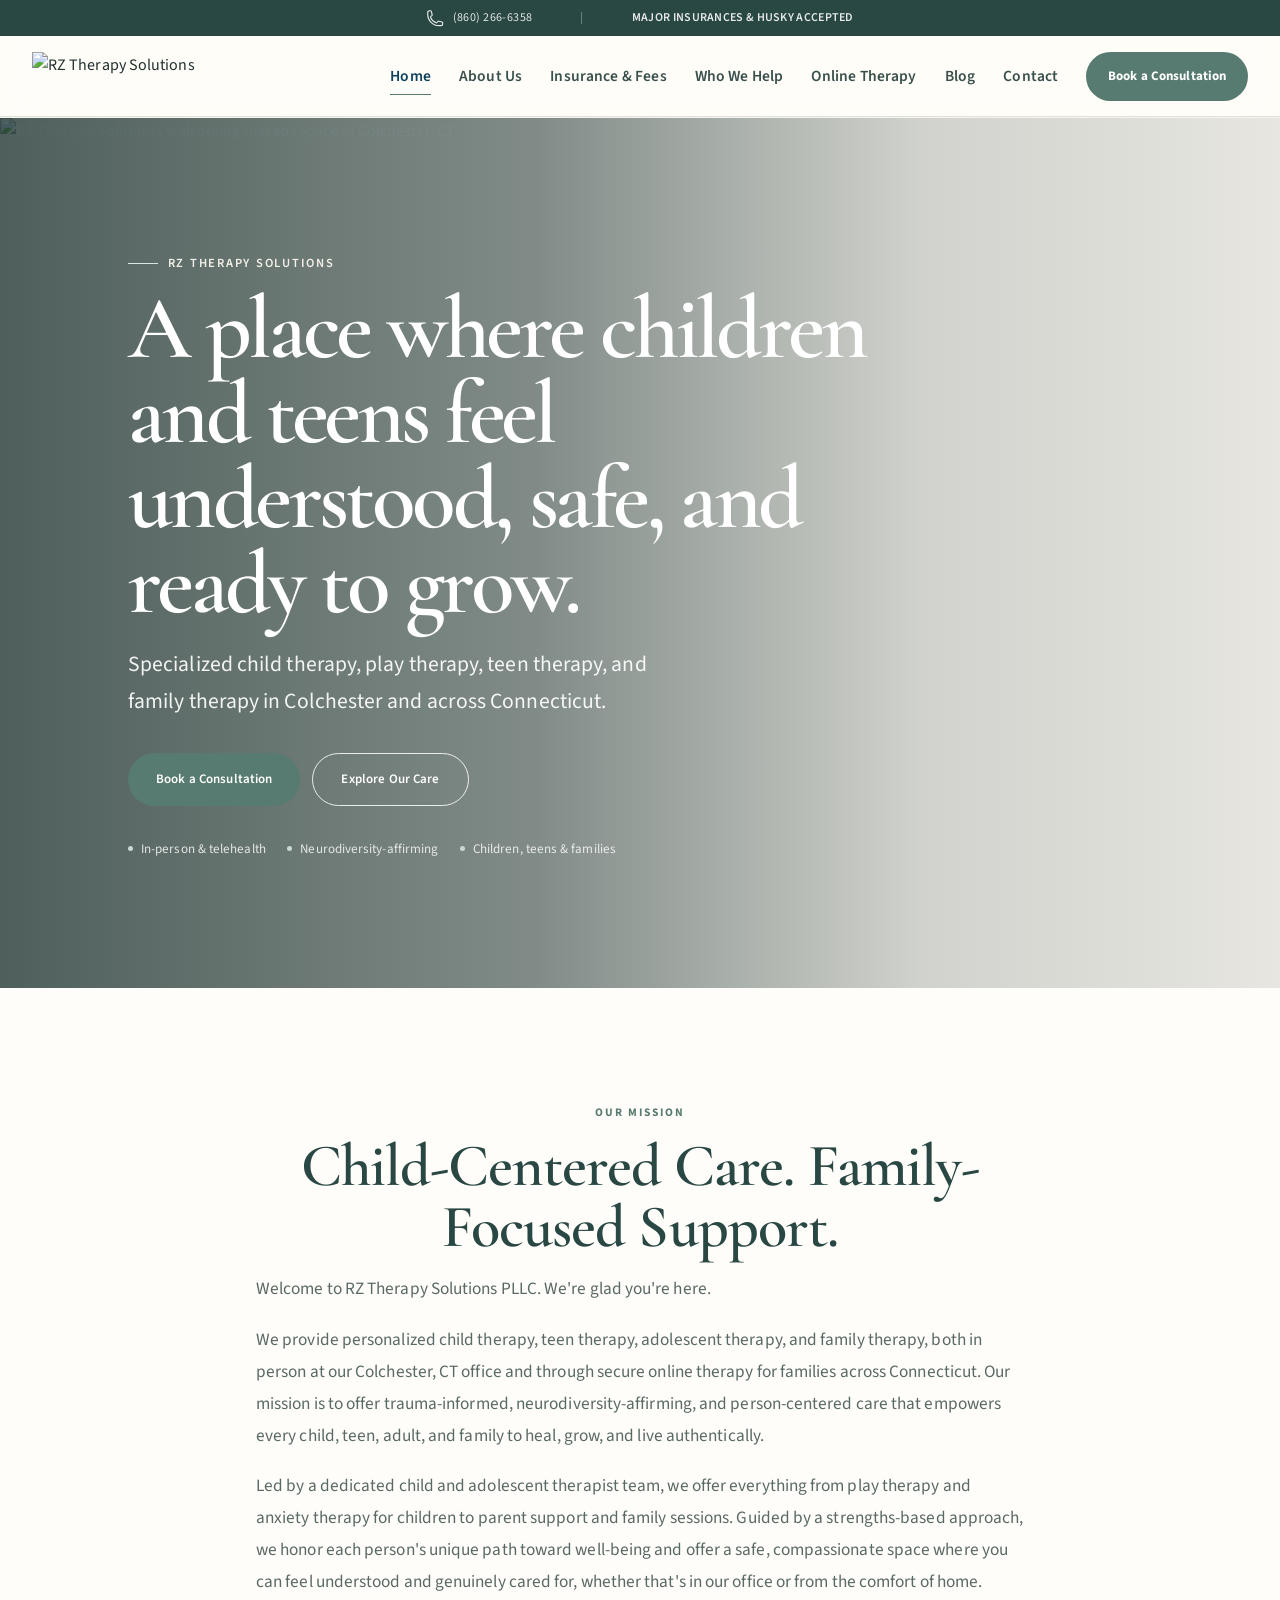
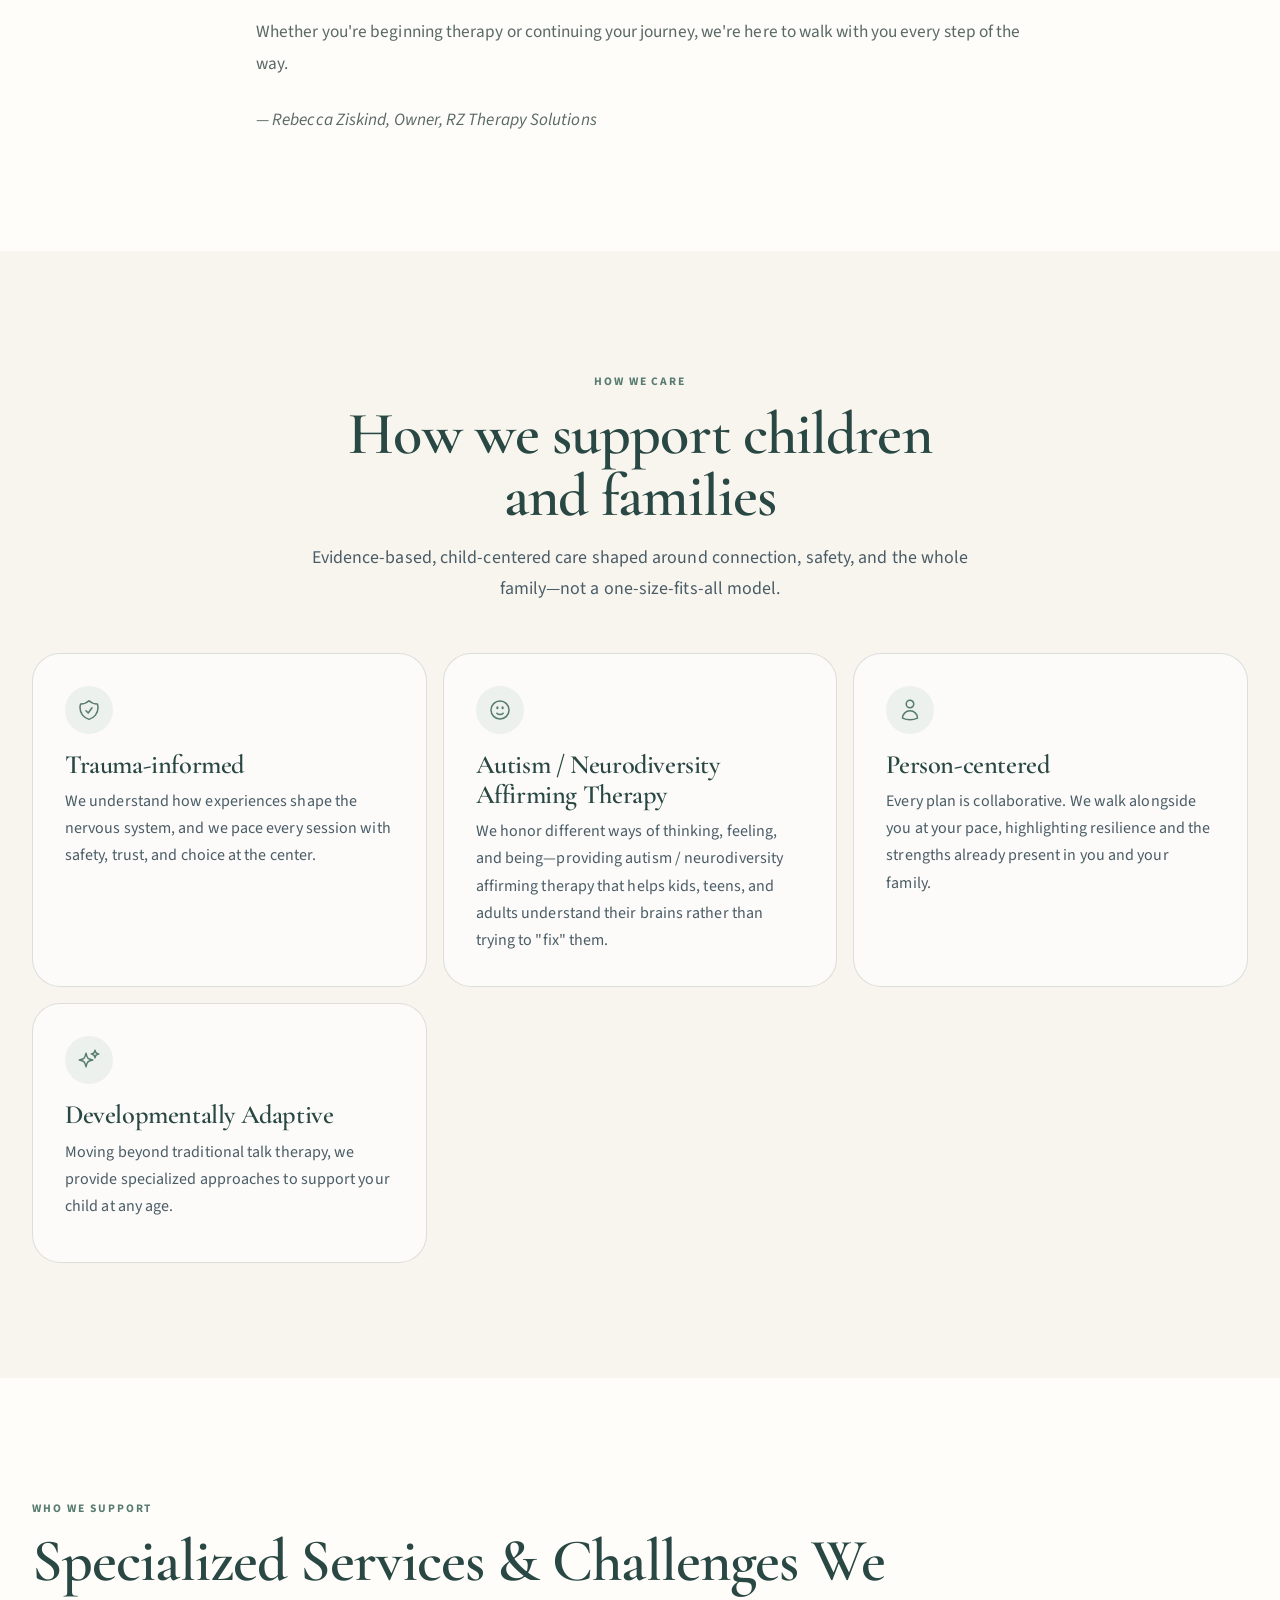
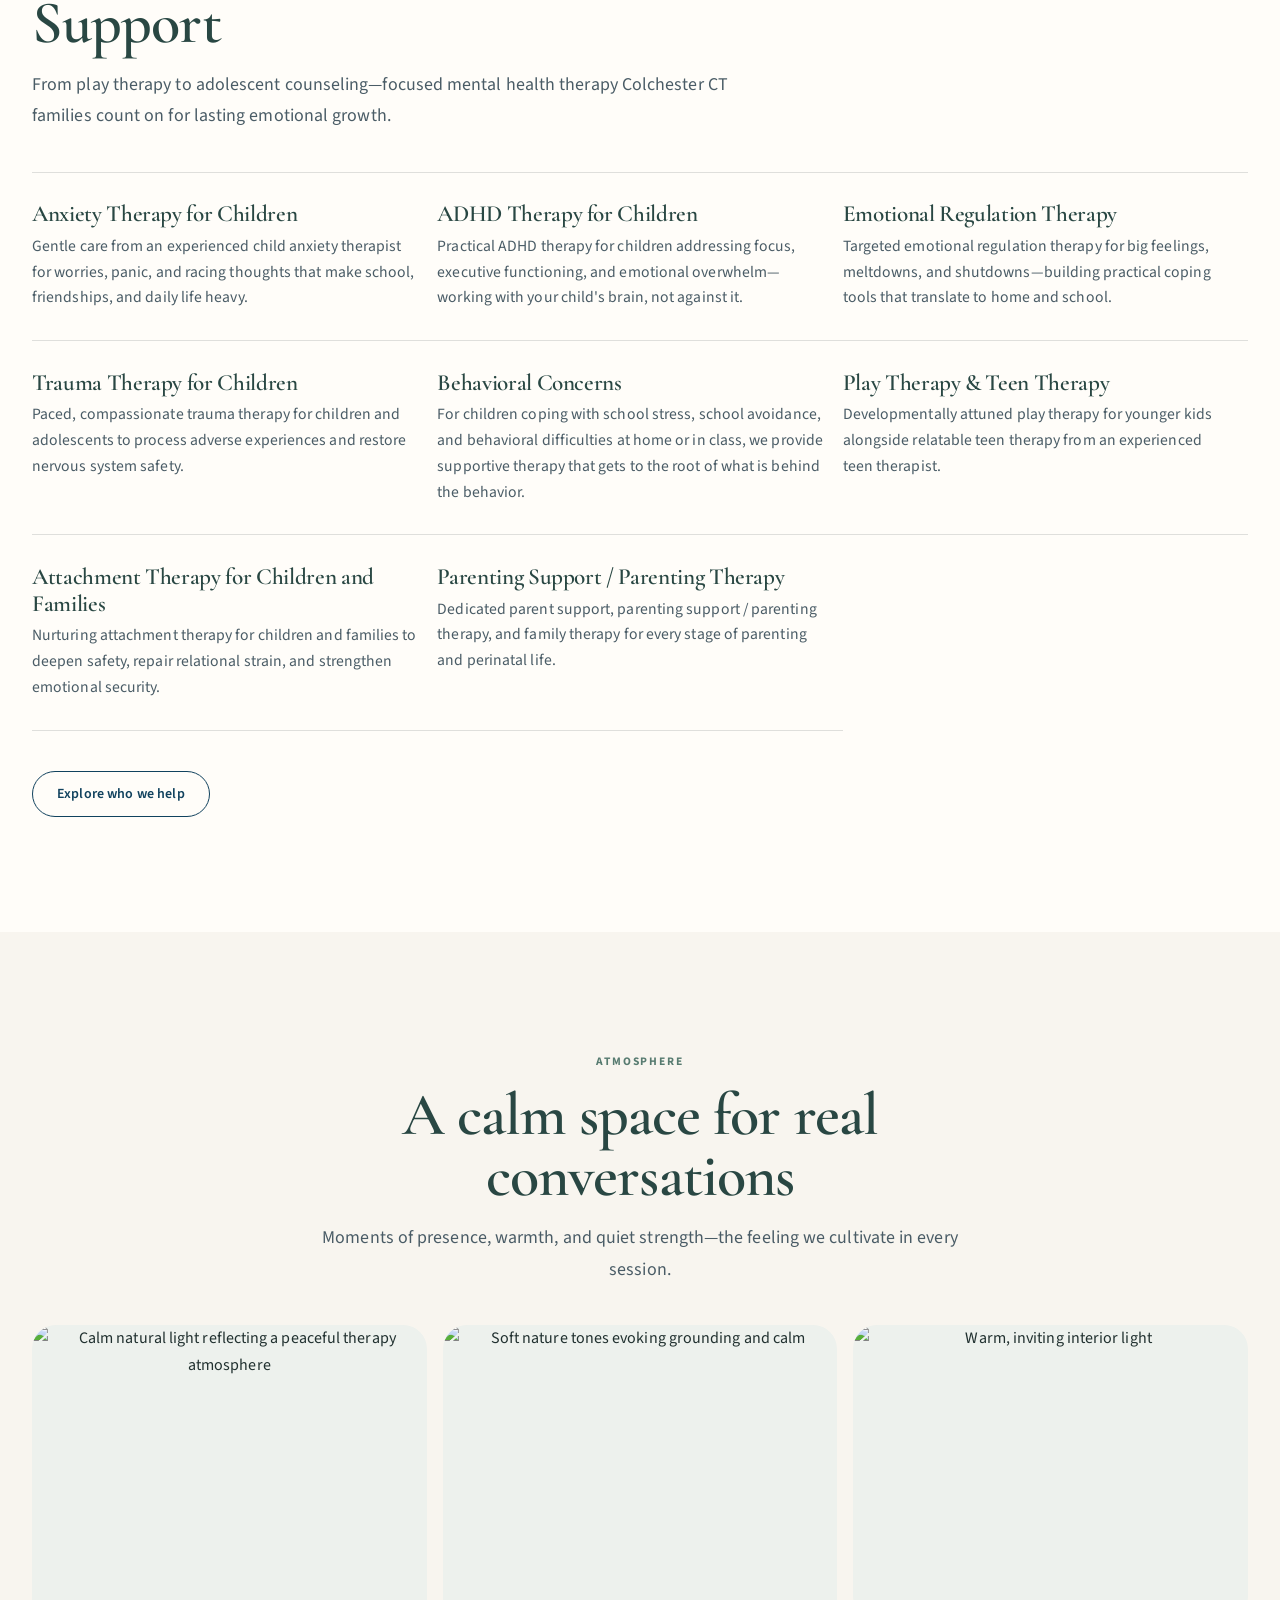
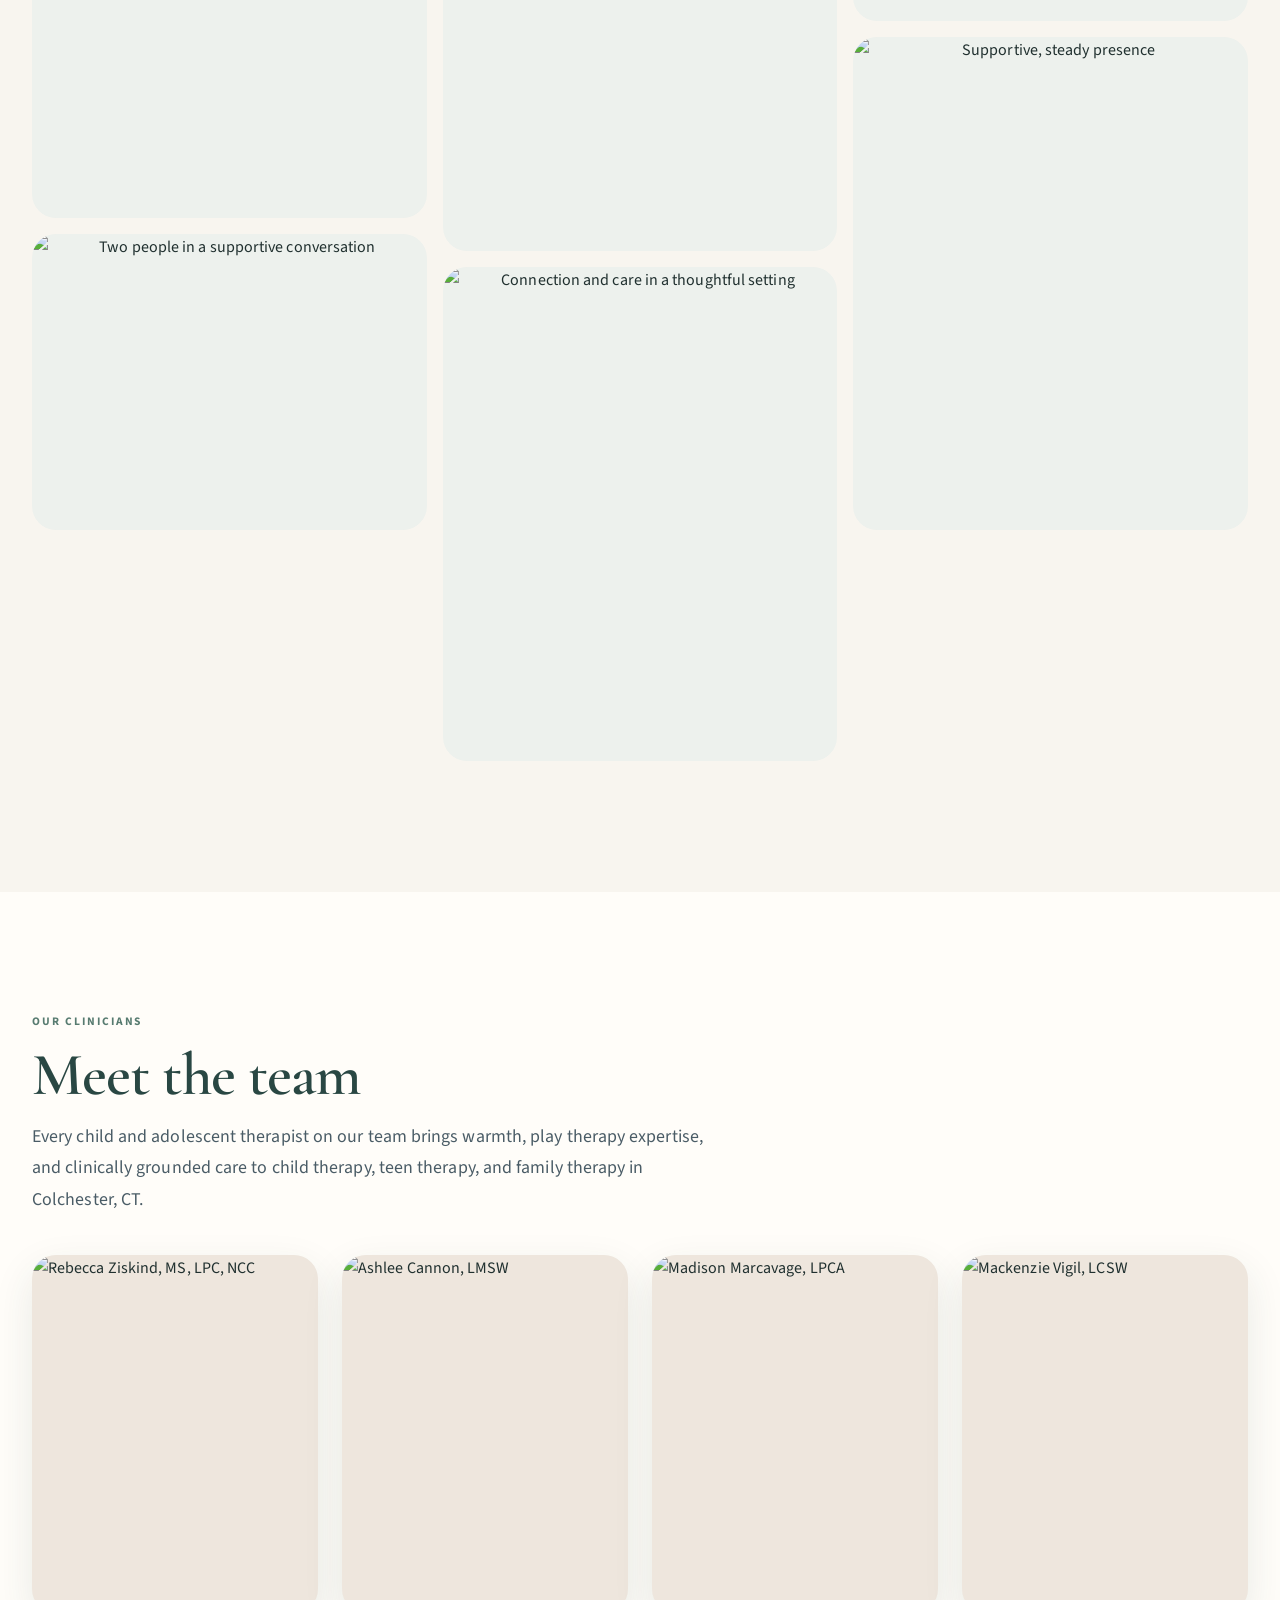
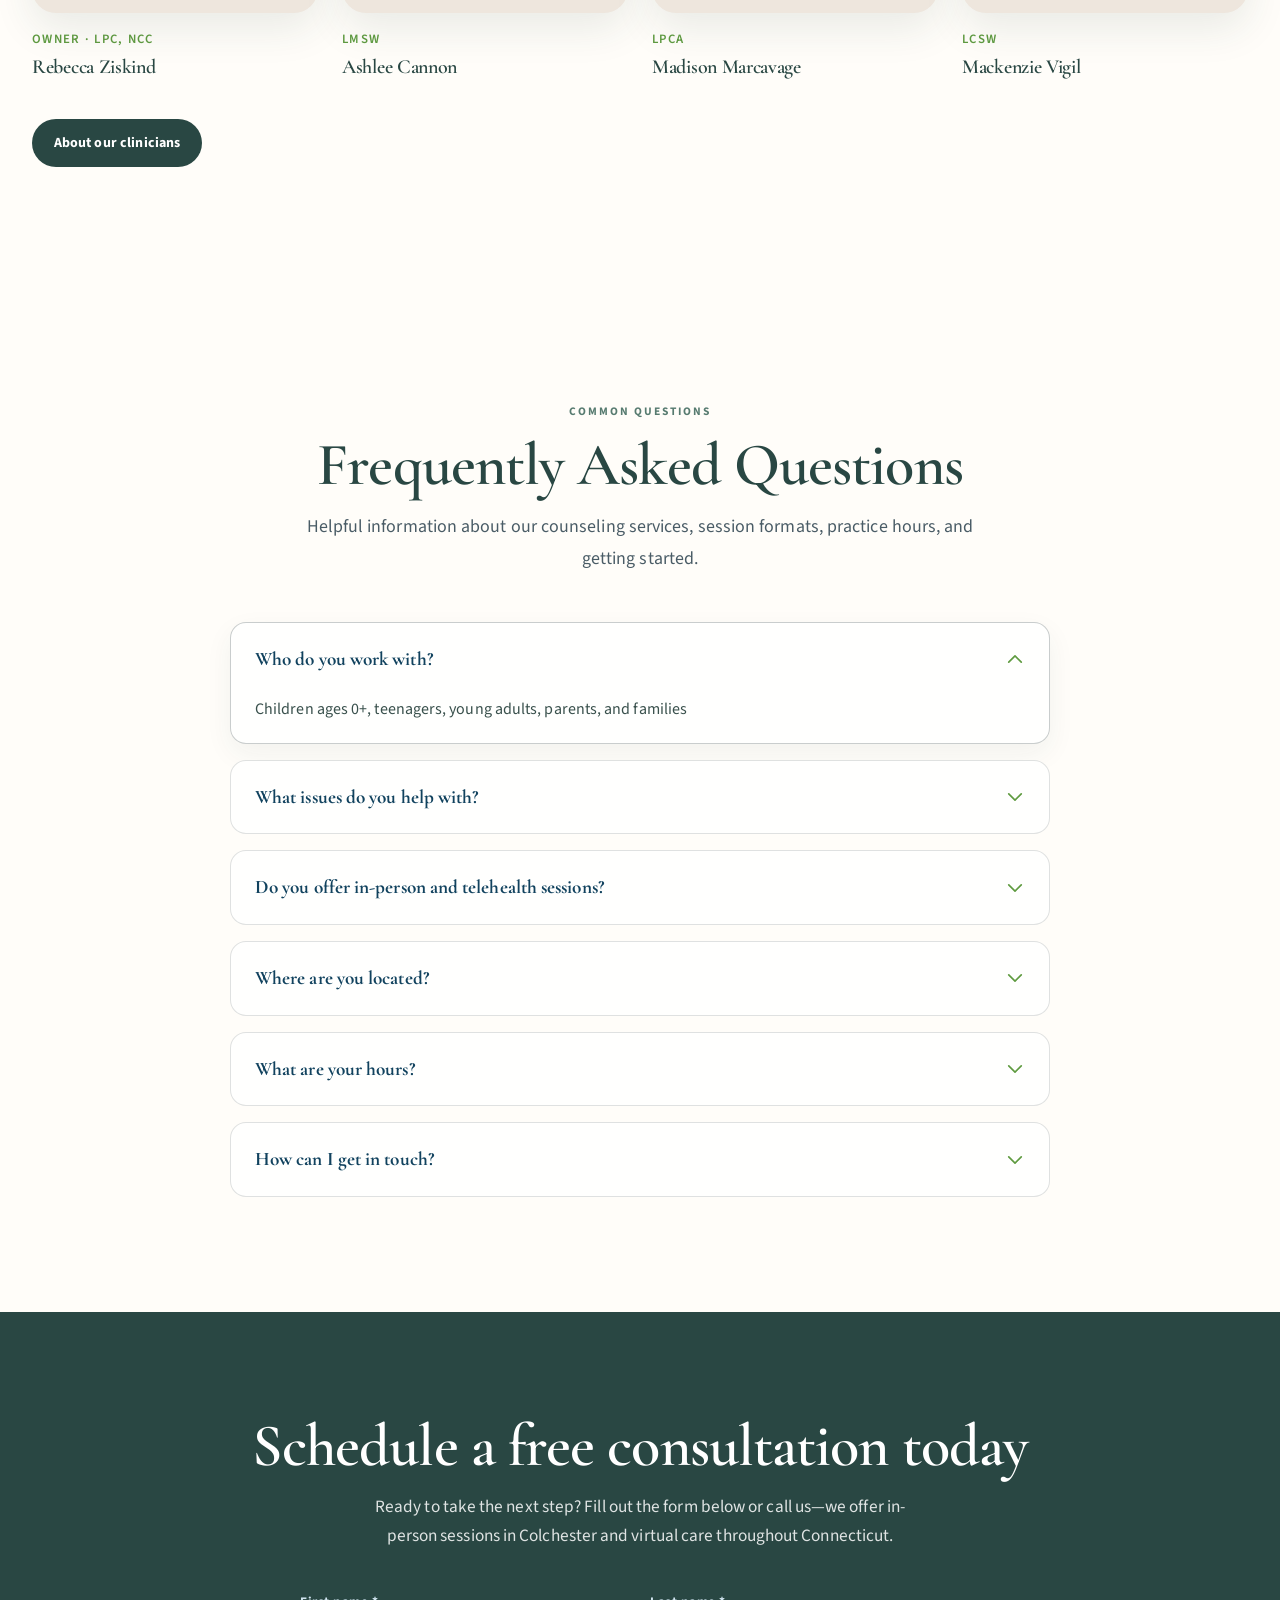
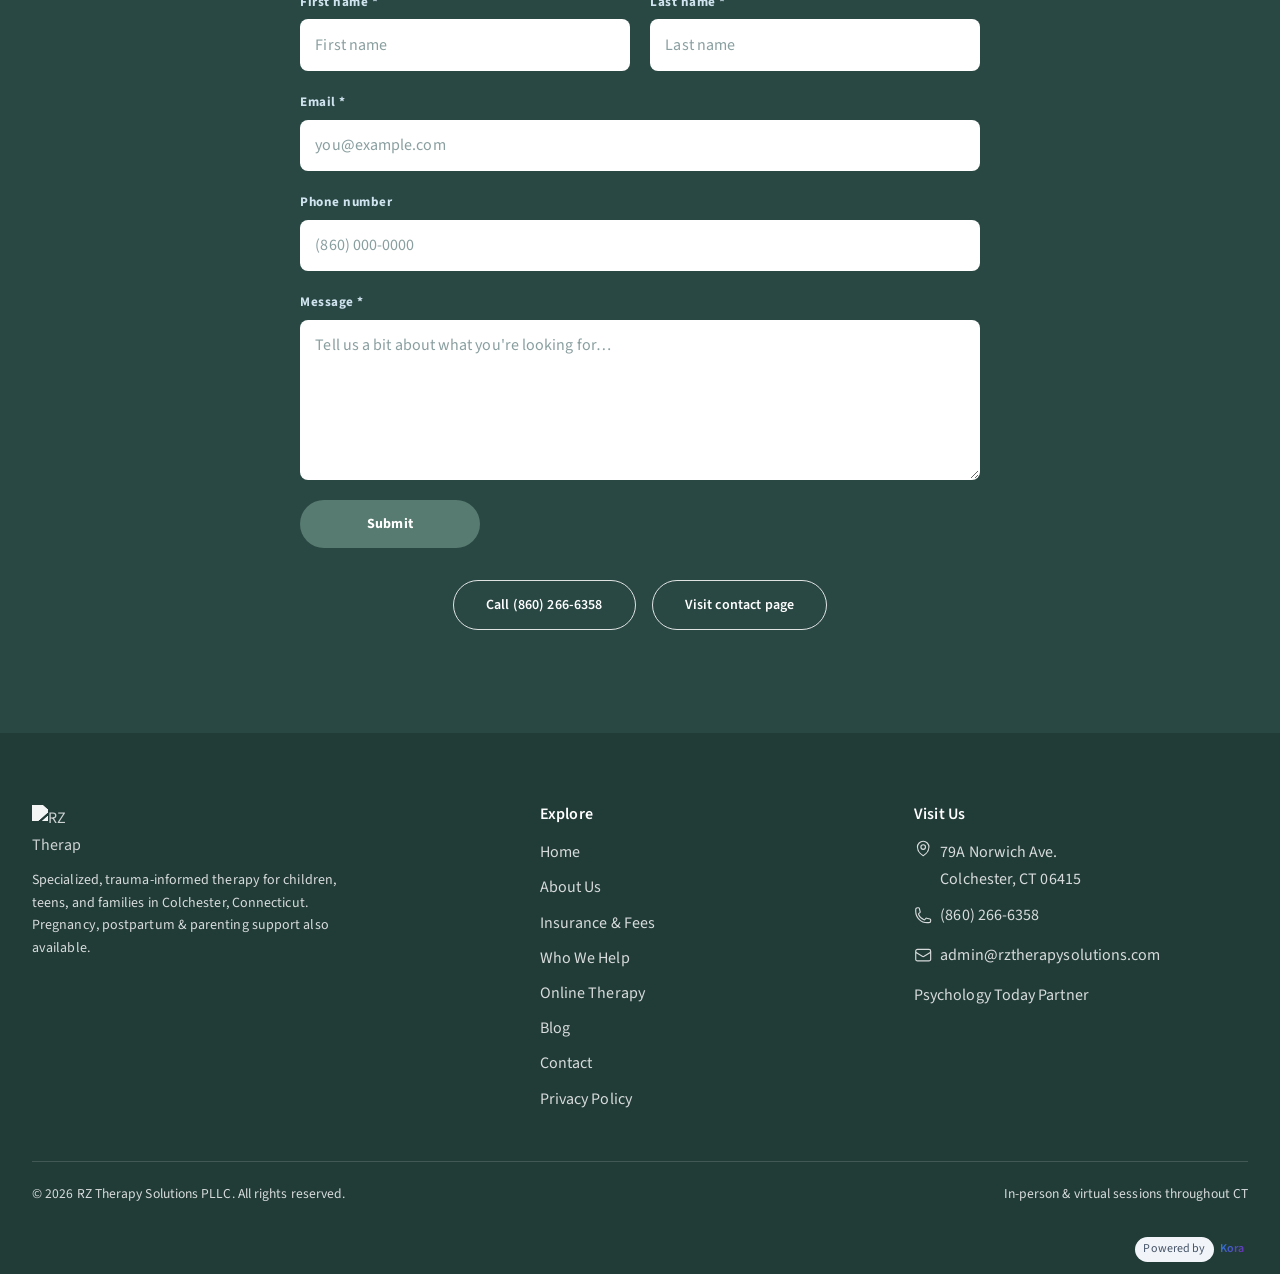
==== commit 16aedc0b: "Add paragraph spacing in mission statement section Wrap paragraphs in a prose-rz container so the ex" ====
--- a/index.html
+++ b/index.html
@@ -298,18 +298,12 @@
 <div class="fade-in mx-auto max-w-3xl">
 <p class="section-eyebrow" style="display:block;text-align:center;">Our mission</p>
 <h2 class="section-title" id="mission-heading" style="text-align:center;">Child-Centered Care. Family-Focused Support.</h2>
-<p class="prose-rz">
-            Welcome to RZ Therapy Solutions PLLC. We're glad you're here.
-          </p>
-<p class="prose-rz">
-            We provide personalized child therapy, teen therapy, adolescent therapy, and family therapy, both in person at our Colchester, CT office and through secure online therapy for families across Connecticut. Our mission is to offer trauma-informed, neurodiversity-affirming, and person-centered care that empowers every child, teen, adult, and family to heal, grow, and live authentically.
-          </p>
-<p class="prose-rz">
-            Led by a dedicated child and adolescent therapist team, we offer everything from play therapy and anxiety therapy for children to parent support and family sessions. Guided by a strengths-based approach, we honor each person's unique path toward well-being and offer a safe, compassionate space where you can feel understood and genuinely cared for, whether that's in our office or from the comfort of home.
-          </p>
-<p class="prose-rz">
-            Whether you're beginning therapy or continuing your journey, we're here to walk with you every step of the way.
-          </p>
+<div class="prose-rz">
+<p>Welcome to RZ Therapy Solutions PLLC. We're glad you're here.</p>
+<p>We provide personalized child therapy, teen therapy, adolescent therapy, and family therapy, both in person at our Colchester, CT office and through secure online therapy for families across Connecticut. Our mission is to offer trauma-informed, neurodiversity-affirming, and person-centered care that empowers every child, teen, adult, and family to heal, grow, and live authentically.</p>
+<p>Led by a dedicated child and adolescent therapist team, we offer everything from play therapy and anxiety therapy for children to parent support and family sessions. Guided by a strengths-based approach, we honor each person's unique path toward well-being and offer a safe, compassionate space where you can feel understood and genuinely cared for, whether that's in our office or from the comfort of home.</p>
+<p>Whether you're beginning therapy or continuing your journey, we're here to walk with you every step of the way.</p>
+</div>
 <p class="prose-rz" style="margin-top:1.5rem;font-style:italic;">— Rebecca Ziskind, Owner, RZ Therapy Solutions</p>
 </div>
 </div>
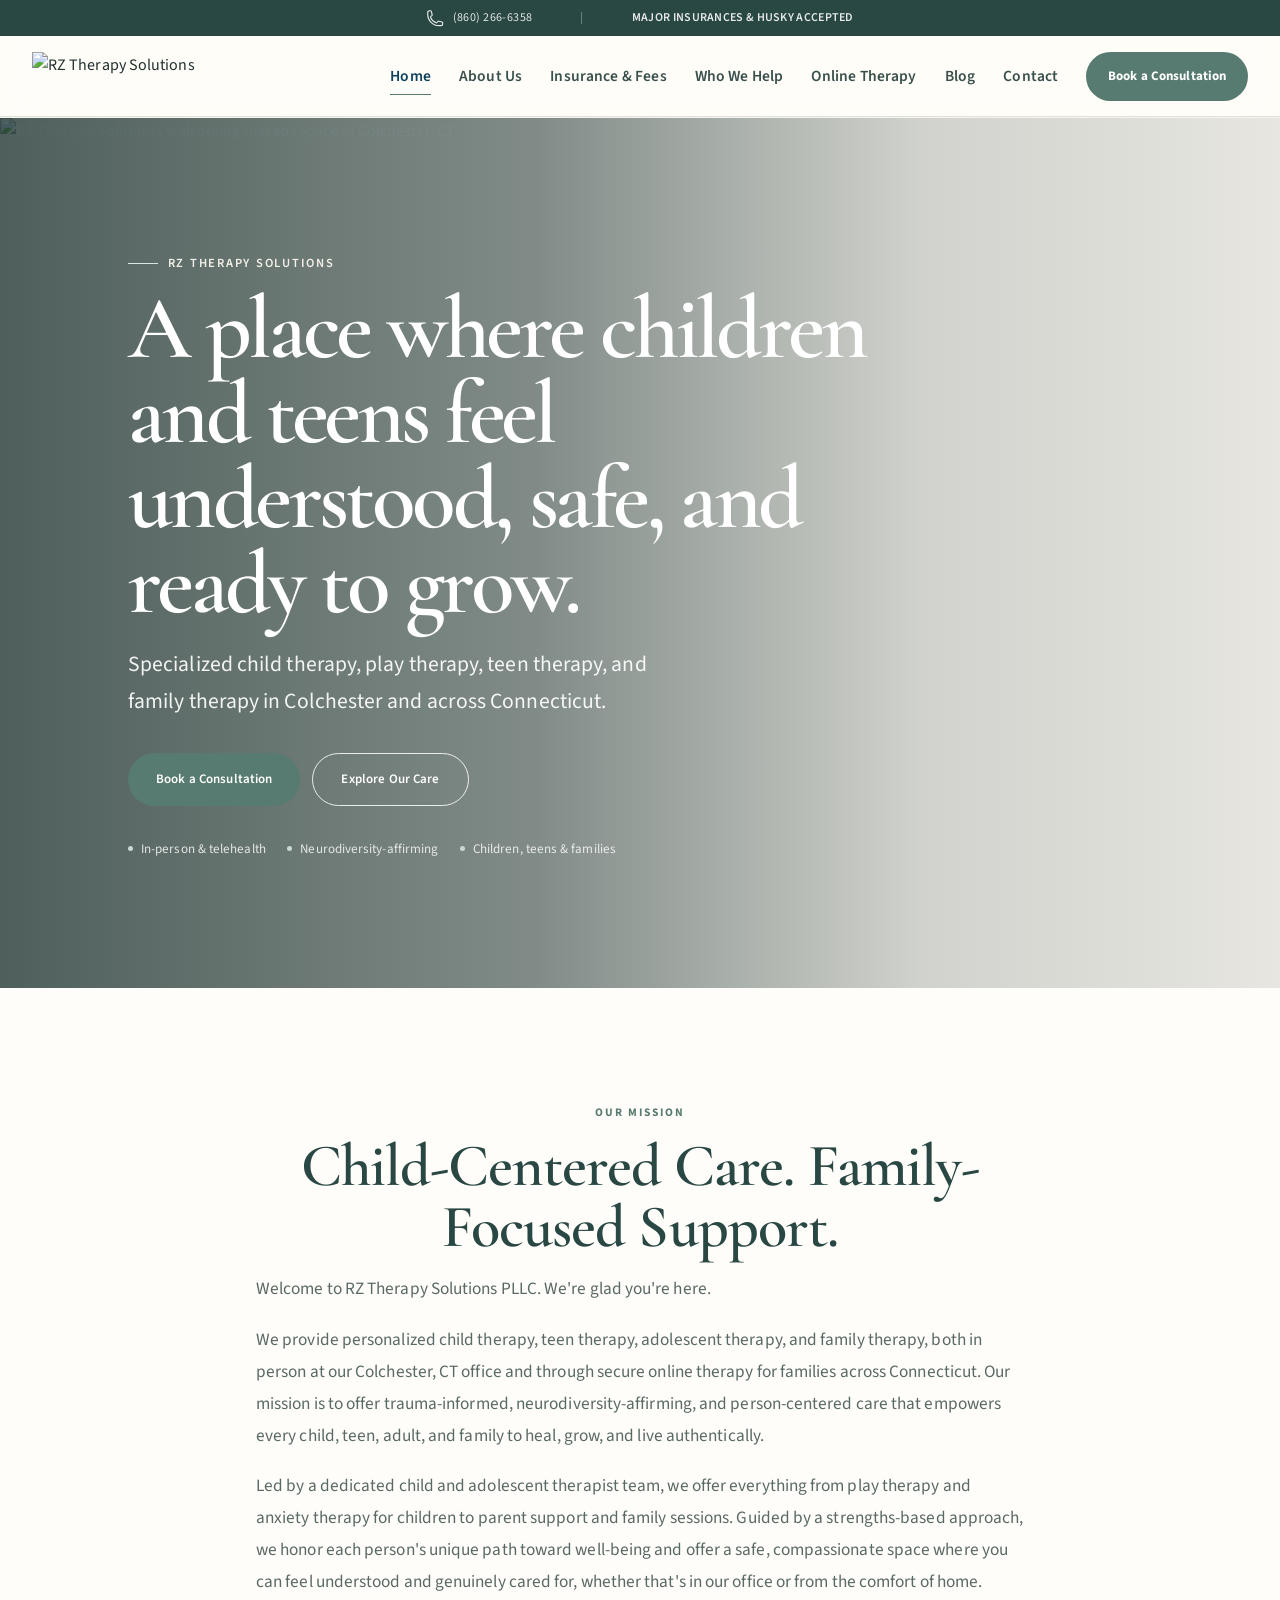
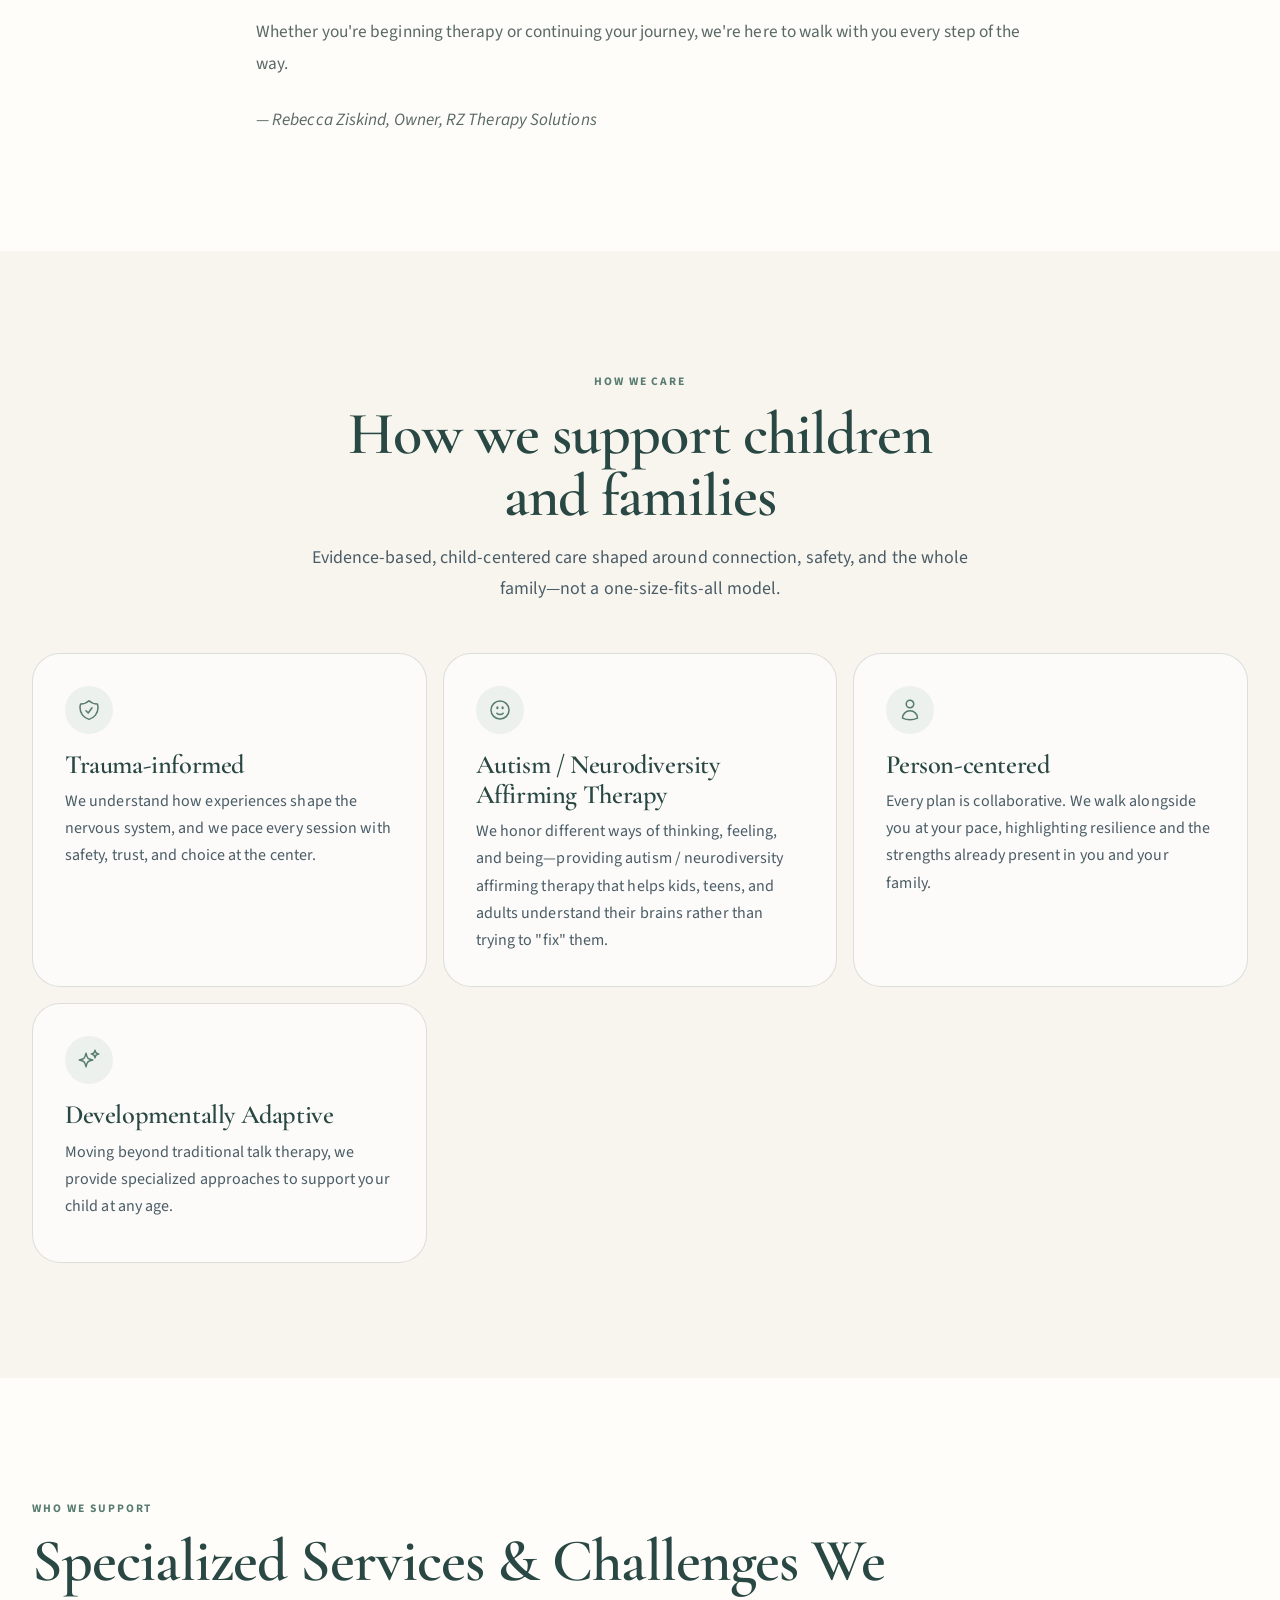
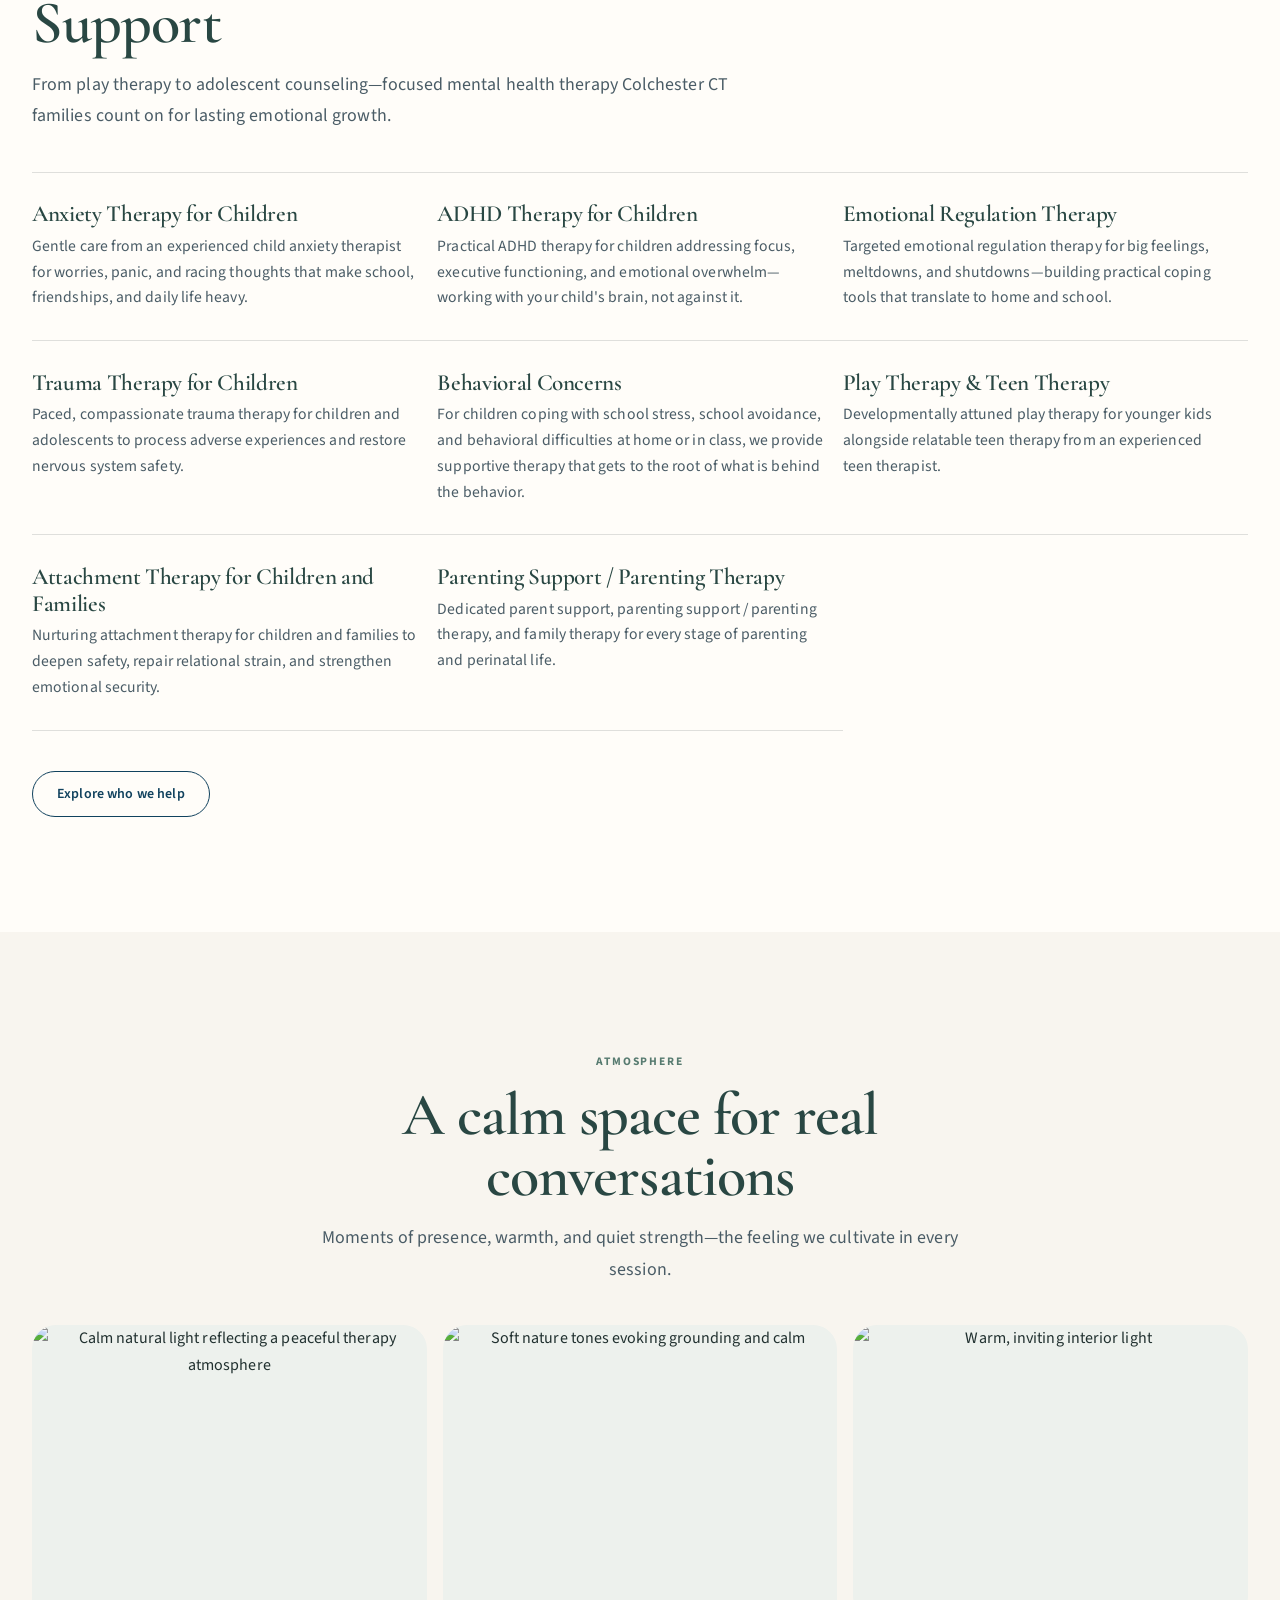
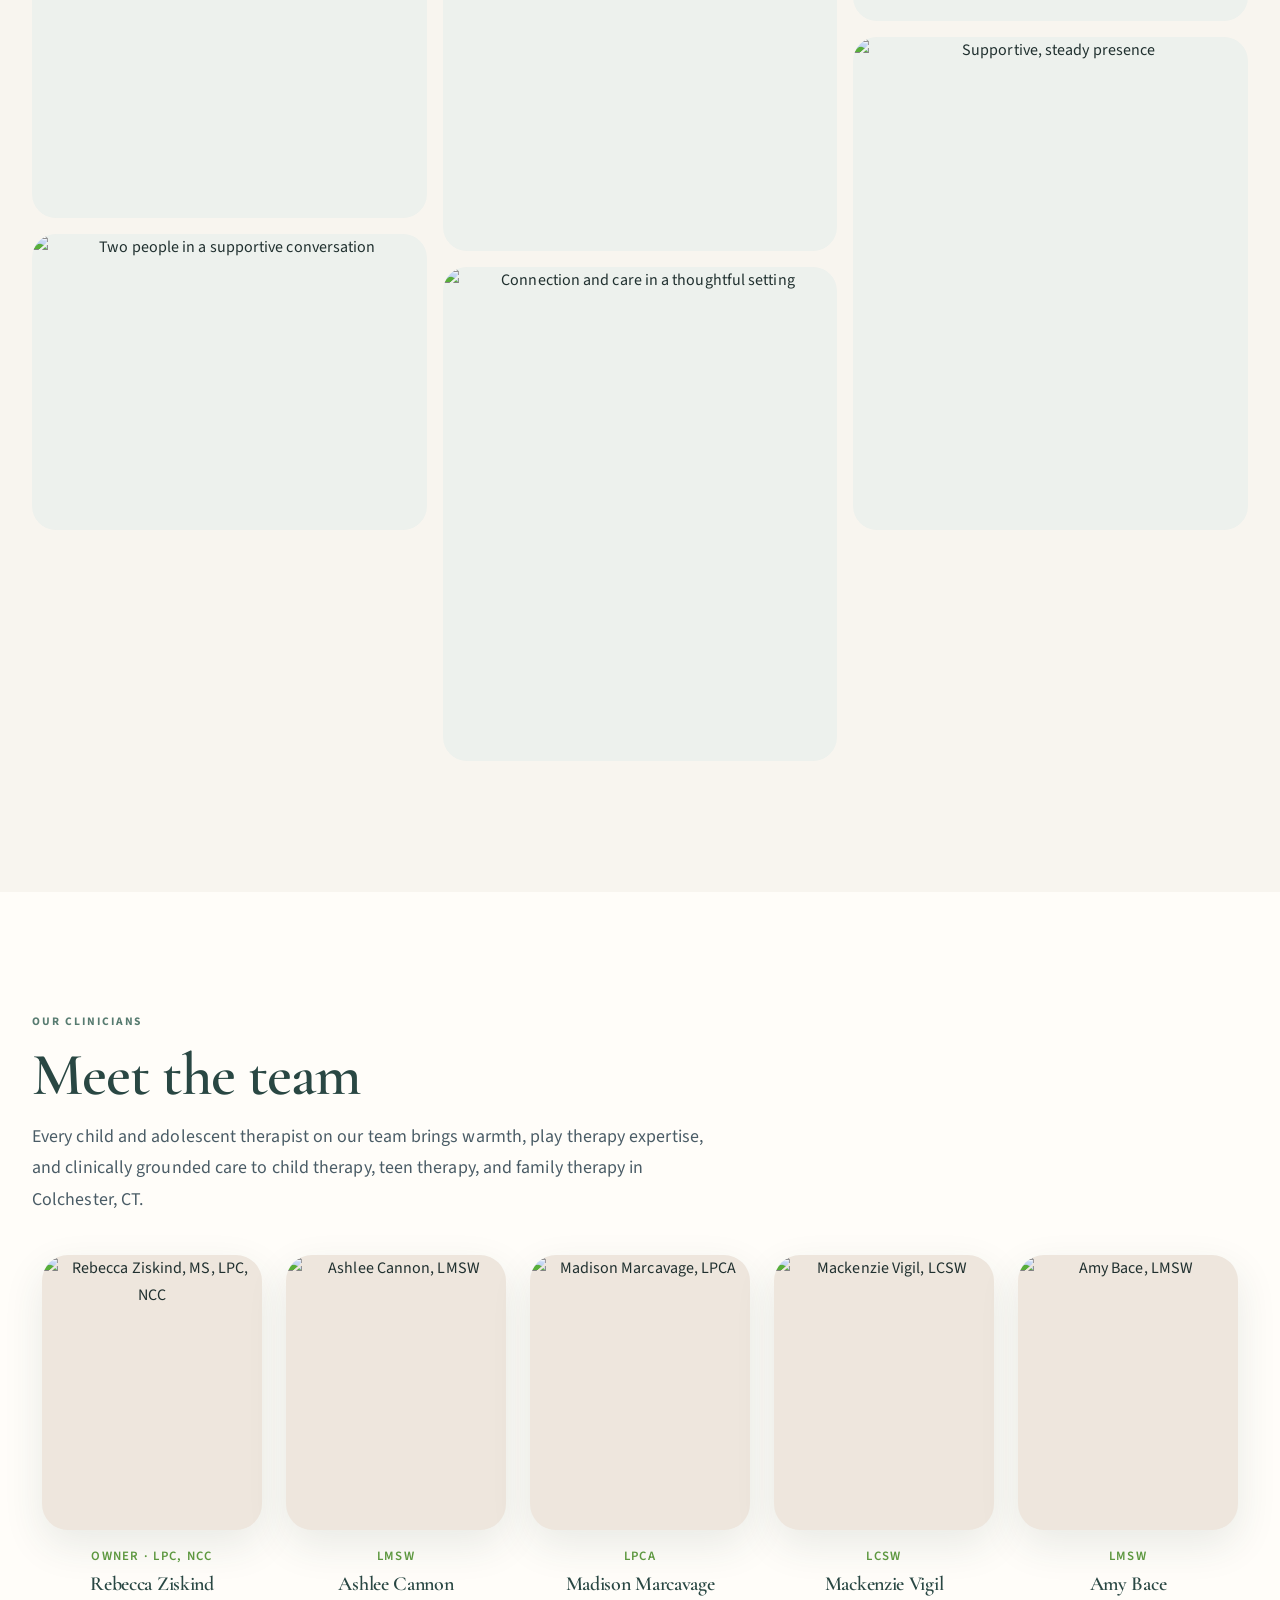
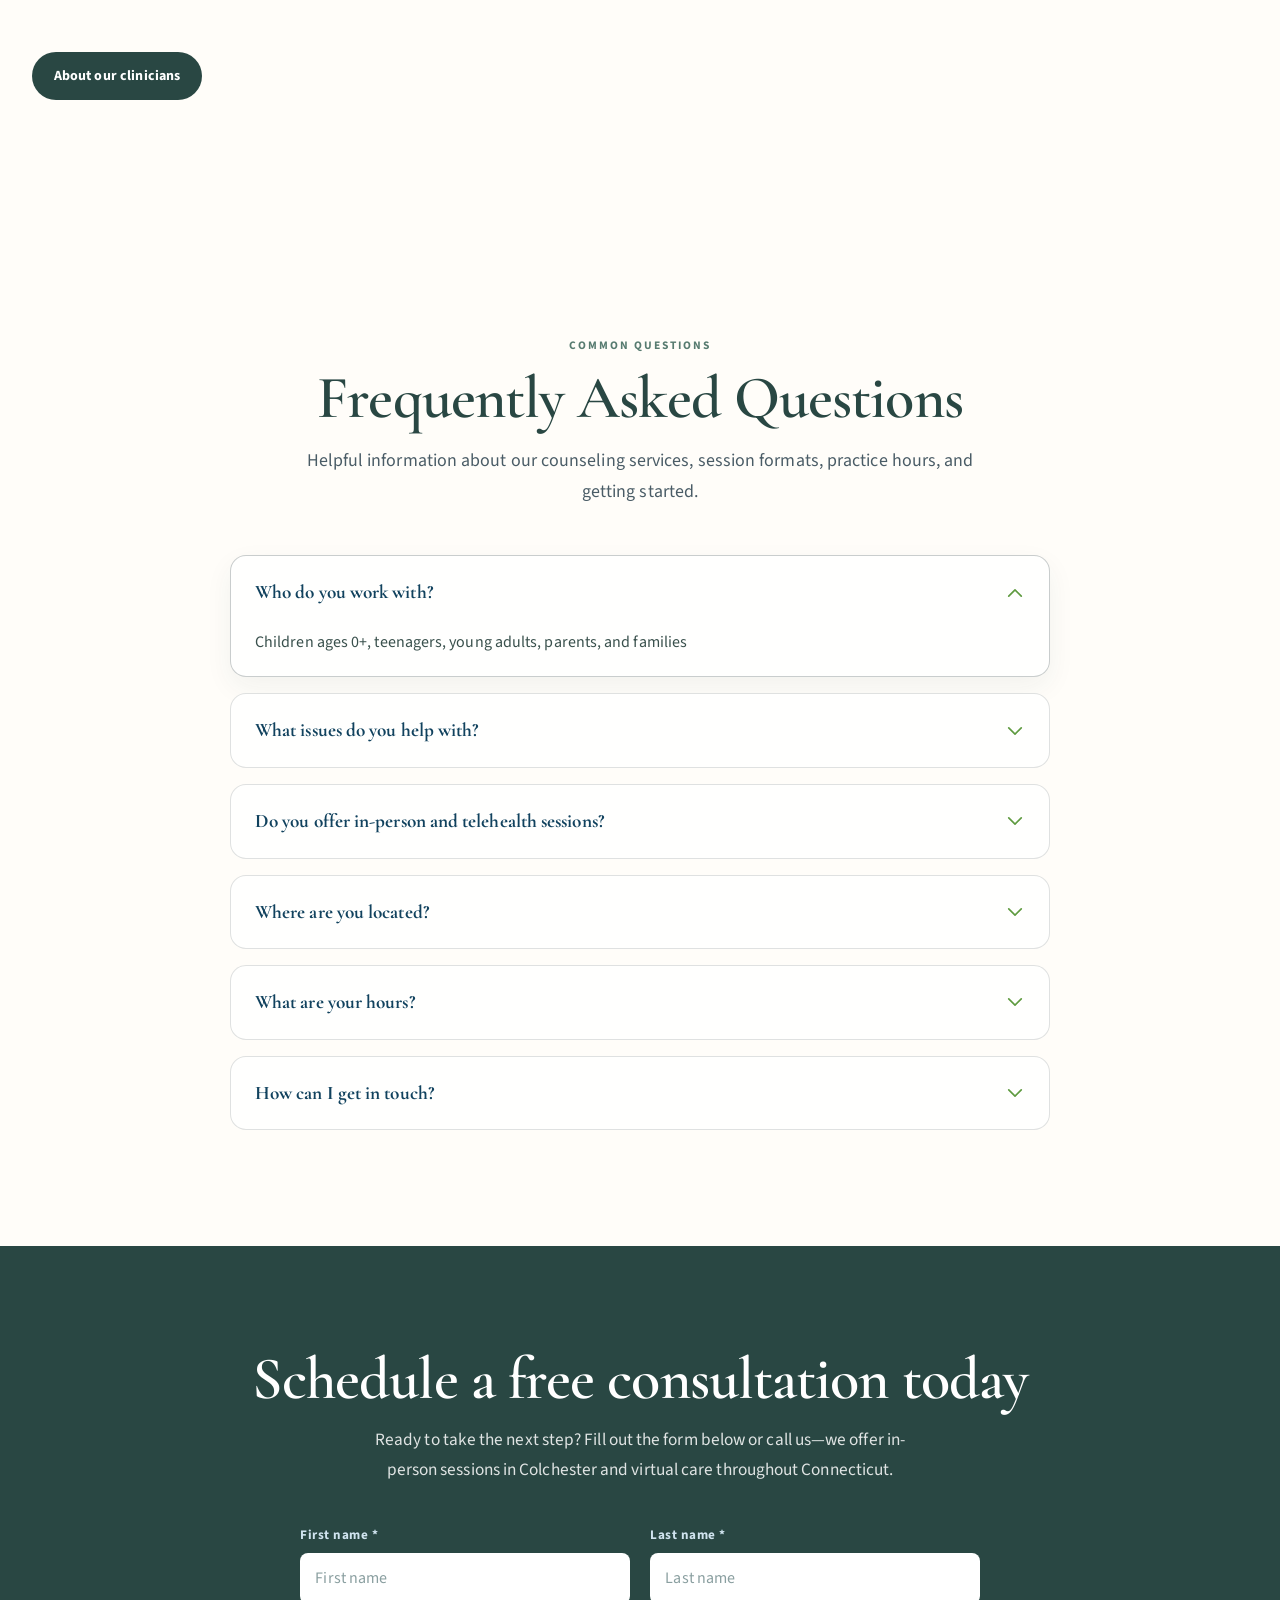
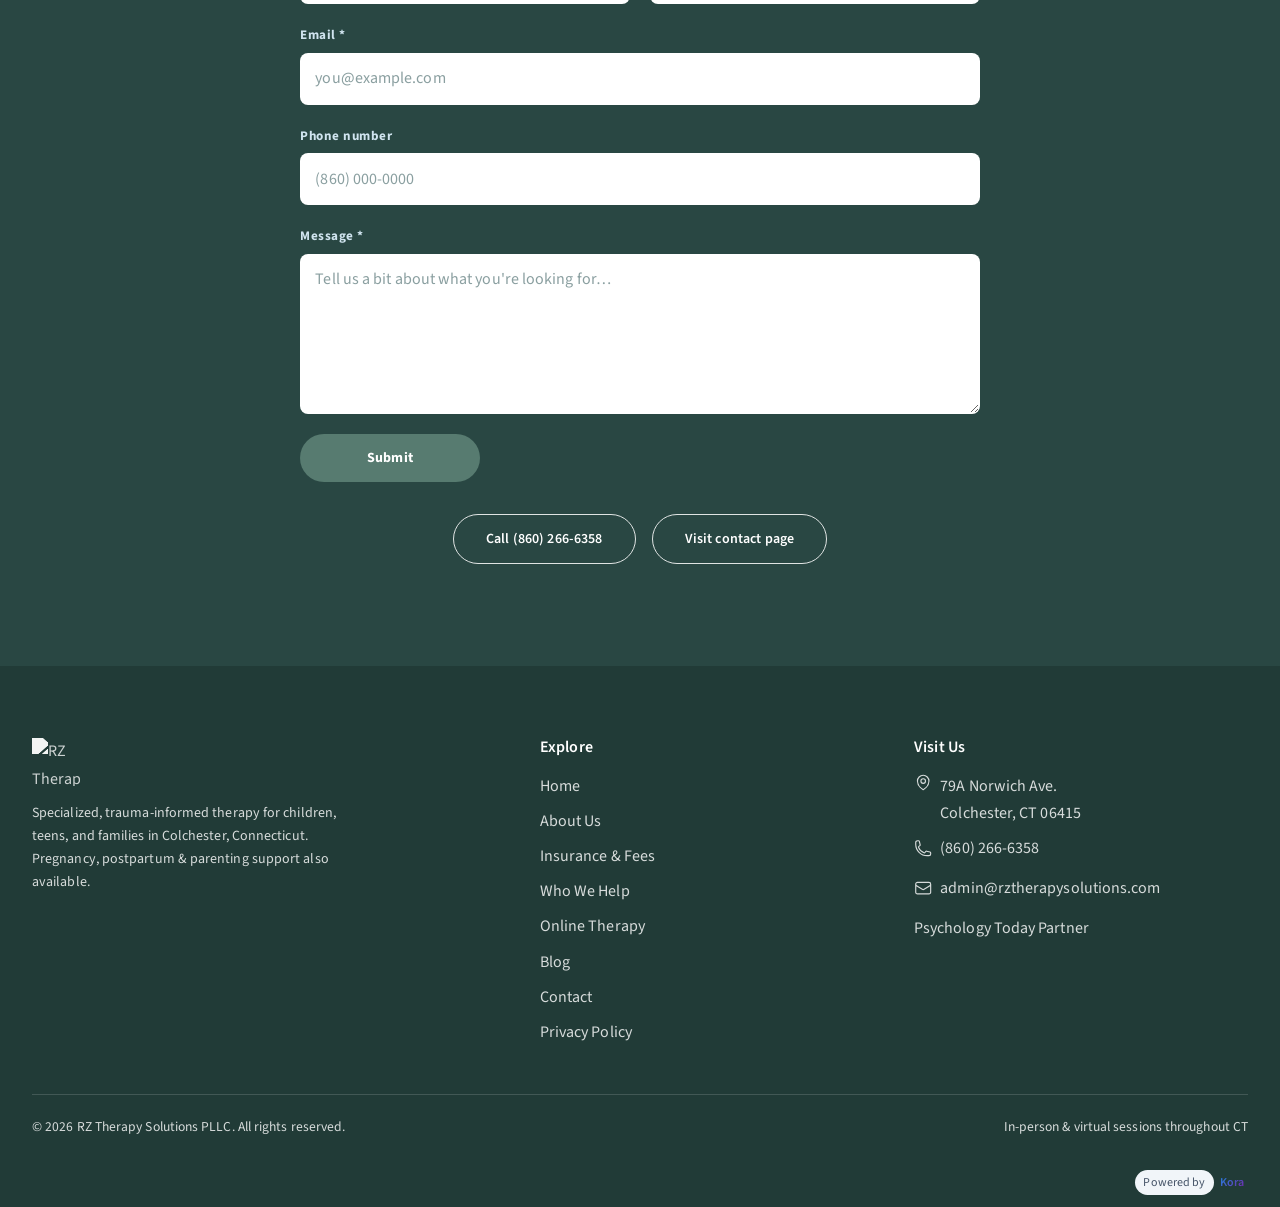
==== commit f9f9ce8c: "Add Amy Bace to team section and convert to horizontal scroll - Added missing team member Amy Bace (" ====
--- a/index.html
+++ b/index.html
@@ -405,34 +405,51 @@
 <h2 class="section-title" id="team-heading">Meet the team</h2>
 <p class="section-lead">Every child and adolescent therapist on our team brings warmth, play therapy expertise, and clinically grounded care to child therapy, teen therapy, and family therapy in Colchester, CT.</p>
 </div>
-<div class="grid sm:grid-cols-2 lg:grid-cols-4 gap-6">
-<article class="fade-in">
+<div class="team-scroll">
+<article class="team-scroll__card fade-in">
+<a href="about-us.html#rebecca">
 <div class="team-member__photo mb-4">
 <img alt="Rebecca Ziskind, MS, LPC, NCC" decoding="async" height="500" loading="lazy" src="https://quseprdus1.blob.core.windows.net/kora-business-images/v2-uploads/23dcfa31-7f3c-4bb3-9e20-6efd0b39302b/198a6215-b772-4e01-8a6a-92d736c3c387-13_1785749248_jcb5bd.webp" width="400"/>
 </div>
 <p class="team-member__role">Owner · LPC, NCC</p>
 <h3 class="text-xl font-heading text-brand-primary m-0">Rebecca Ziskind</h3>
+</a>
 </article>
-<article class="fade-in">
+<article class="team-scroll__card fade-in">
+<a href="about-us.html#ashlee">
 <div class="team-member__photo mb-4">
 <img alt="Ashlee Cannon, LMSW" decoding="async" height="500" loading="lazy" src="https://quseprdus1.blob.core.windows.net/kora-business-images/v2-uploads/23dcfa31-7f3c-4bb3-9e20-6efd0b39302b/4bcd5a72-e3ba-4b30-ba09-fd6b089167b6-10_1785749230_nac9is.webp" width="400"/>
 </div>
 <p class="team-member__role">LMSW</p>
 <h3 class="text-xl font-heading text-brand-primary m-0">Ashlee Cannon</h3>
+</a>
 </article>
-<article class="fade-in">
+<article class="team-scroll__card fade-in">
+<a href="about-us.html#madison">
 <div class="team-member__photo mb-4">
 <img alt="Madison Marcavage, LPCA" decoding="async" height="500" loading="lazy" src="https://quseprdus1.blob.core.windows.net/kora-business-images/v2-uploads/23dcfa31-7f3c-4bb3-9e20-6efd0b39302b/48cb5c18-822c-4e58-b9a5-de44c4c8ef6b-12_1785749242_42jrnd.webp" width="400"/>
 </div>
 <p class="team-member__role">LPCA</p>
 <h3 class="text-xl font-heading text-brand-primary m-0">Madison Marcavage</h3>
+</a>
 </article>
-<article class="fade-in">
+<article class="team-scroll__card fade-in">
+<a href="about-us.html#mackenzie">
 <div class="team-member__photo mb-4">
 <img alt="Mackenzie Vigil, LCSW" decoding="async" height="500" loading="lazy" src="https://quseprdus1.blob.core.windows.net/kora-business-images/v2-uploads/23dcfa31-7f3c-4bb3-9e20-6efd0b39302b/38ac7d0f-077e-4ac6-9883-ed7af5bf8dab-11_1785749237_h22kj5.webp" width="400"/>
 </div>
 <p class="team-member__role">LCSW</p>
 <h3 class="text-xl font-heading text-brand-primary m-0">Mackenzie Vigil</h3>
+</a>
+</article>
+<article class="team-scroll__card fade-in">
+<a href="about-us.html#amy">
+<div class="team-member__photo mb-4">
+<img alt="Amy Bace, LMSW" decoding="async" height="500" loading="lazy" src="https://quseprdus1.blob.core.windows.net/kora-business-images/v2-uploads/23dcfa31-7f3c-4bb3-9e20-6efd0b39302b/cc1644d4-ad0a-4b5e-aac1-2f6a4ac6e03f-image1.png" width="400"/>
+</div>
+<p class="team-member__role">LMSW</p>
+<h3 class="text-xl font-heading text-brand-primary m-0">Amy Bace</h3>
+</a>
 </article>
 </div>
 <div class="mt-10 fade-in">
--- a/assets/site.css
+++ b/assets/site.css
@@ -1322,6 +1322,50 @@
   opacity: 0.85;
 }
 
+/* Team horizontal scroll */
+.team-scroll {
+  display: flex;
+  gap: 1.5rem;
+  overflow-x: auto;
+  scroll-snap-type: x mandatory;
+  -webkit-overflow-scrolling: touch;
+  padding-bottom: 1rem;
+  scrollbar-width: thin;
+}
+.team-scroll::-webkit-scrollbar {
+  height: 6px;
+}
+.team-scroll::-webkit-scrollbar-track {
+  background: transparent;
+}
+.team-scroll::-webkit-scrollbar-thumb {
+  background: rgba(0,0,0,.15);
+  border-radius: 3px;
+}
+.team-scroll__card {
+  flex: 0 0 auto;
+  width: 220px;
+  scroll-snap-align: start;
+  text-align: center;
+}
+.team-scroll__card a {
+  text-decoration: none;
+  color: inherit;
+  display: block;
+}
+.team-scroll__card a:hover .team-member__photo img {
+  transform: scale(1.03);
+}
+.team-scroll__card .team-member__photo img {
+  transition: transform 0.3s ease;
+}
+@media (min-width: 1024px) {
+  .team-scroll {
+    justify-content: center;
+    overflow-x: visible;
+  }
+}
+
 /* FAQ accordion */
 .faq-accordion {
   border-top: 1px solid var(--color-brand-border);
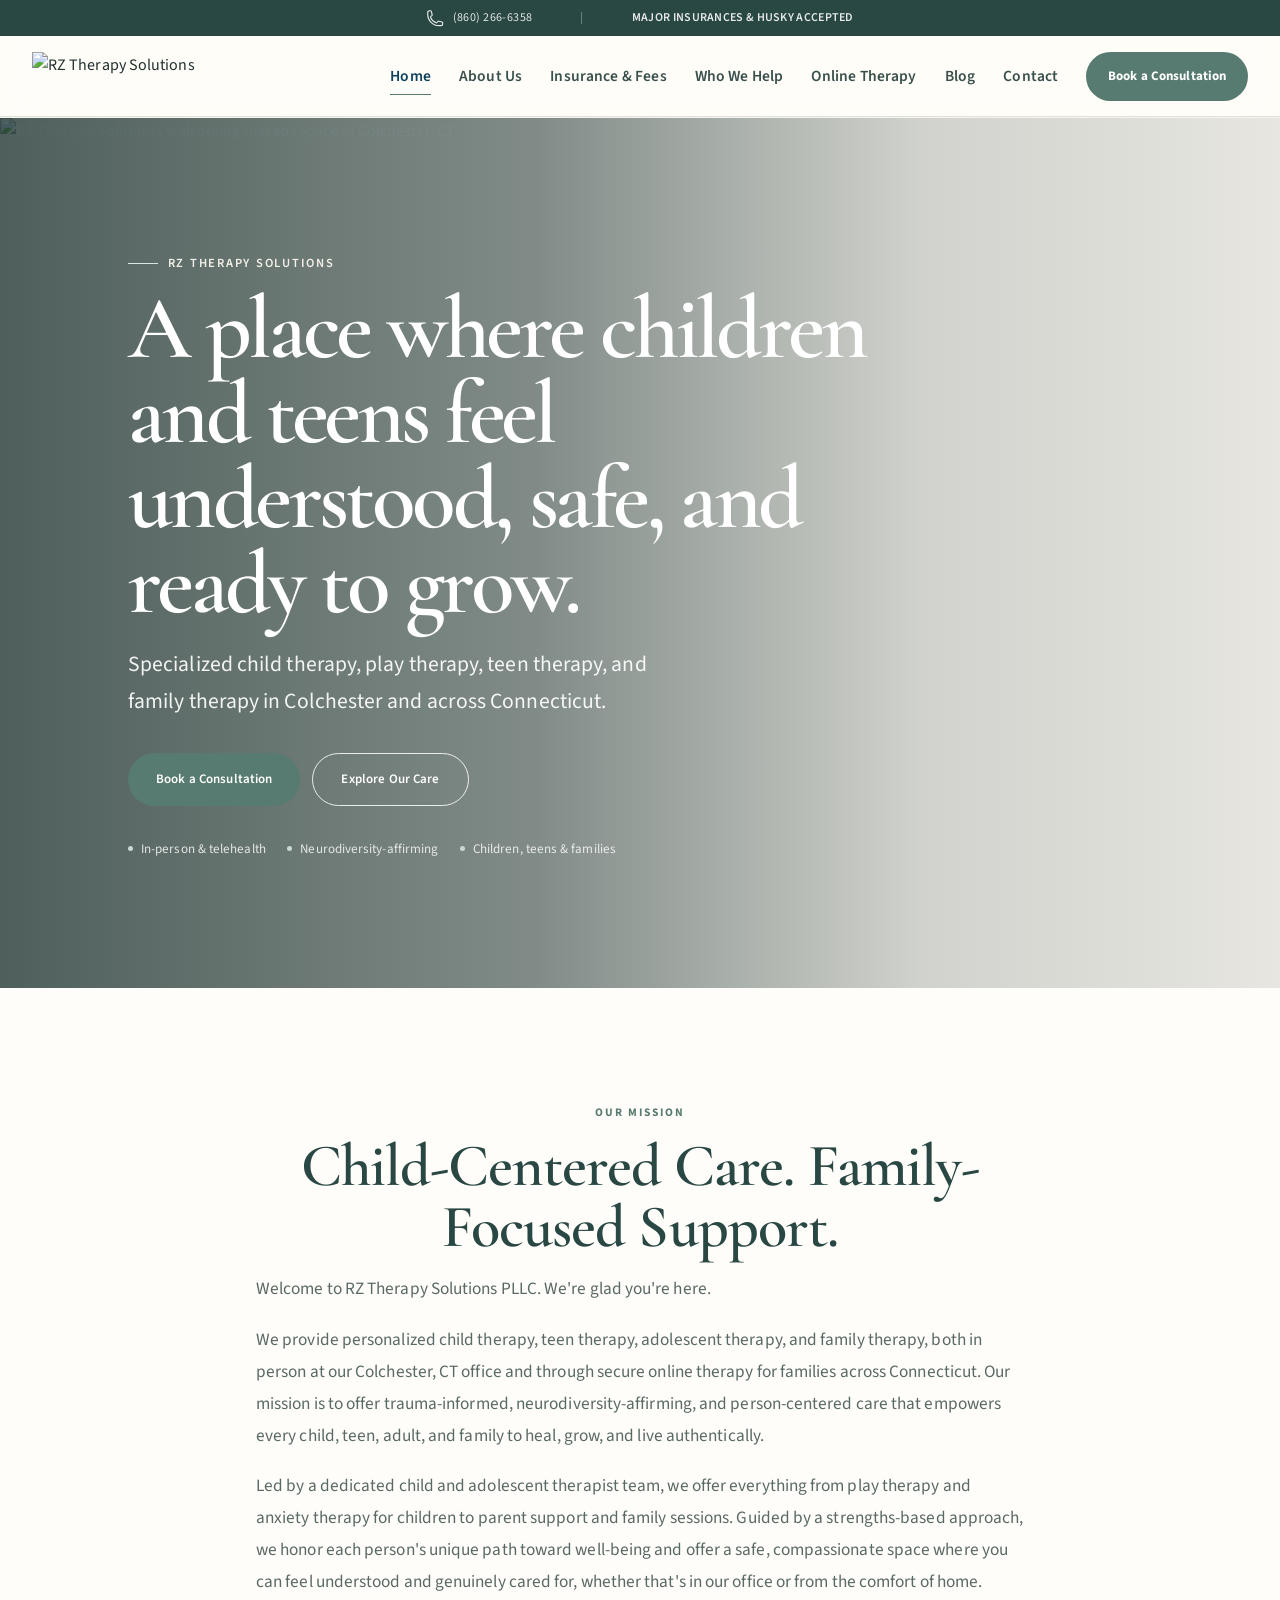
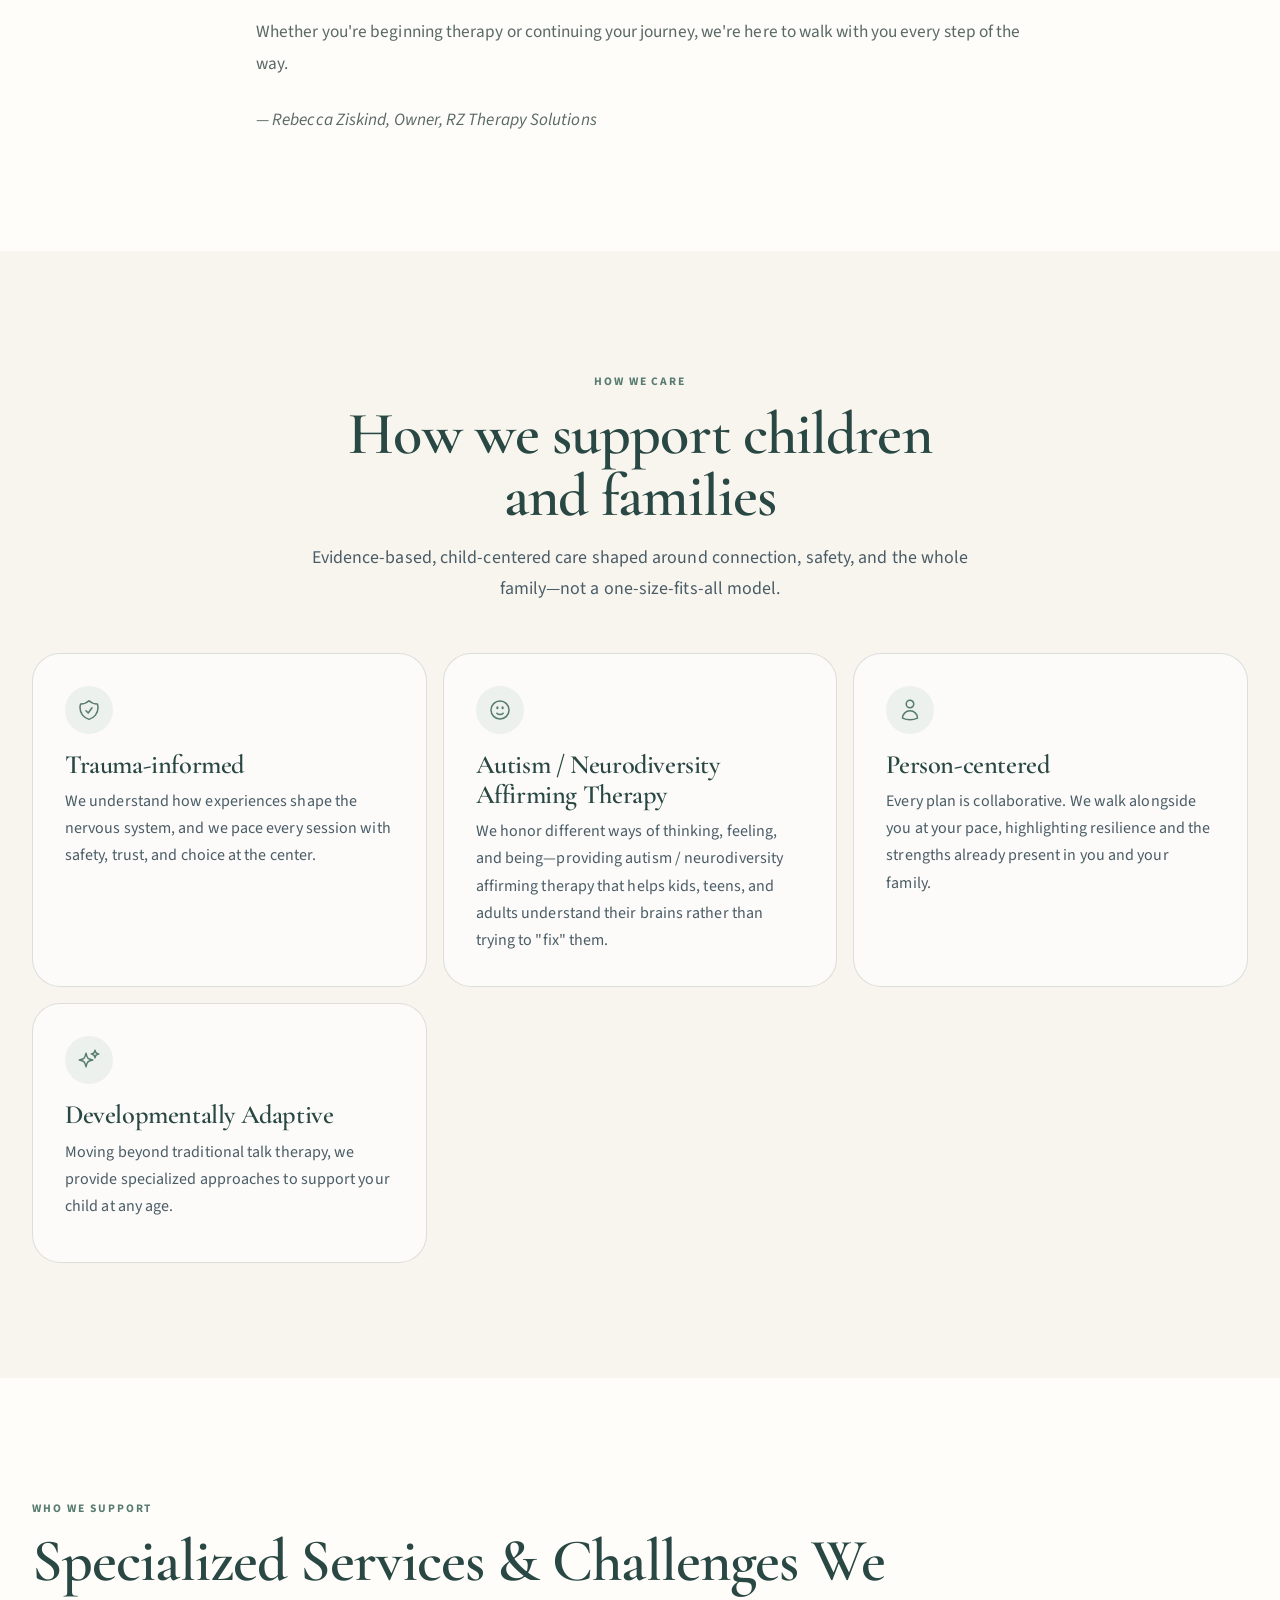
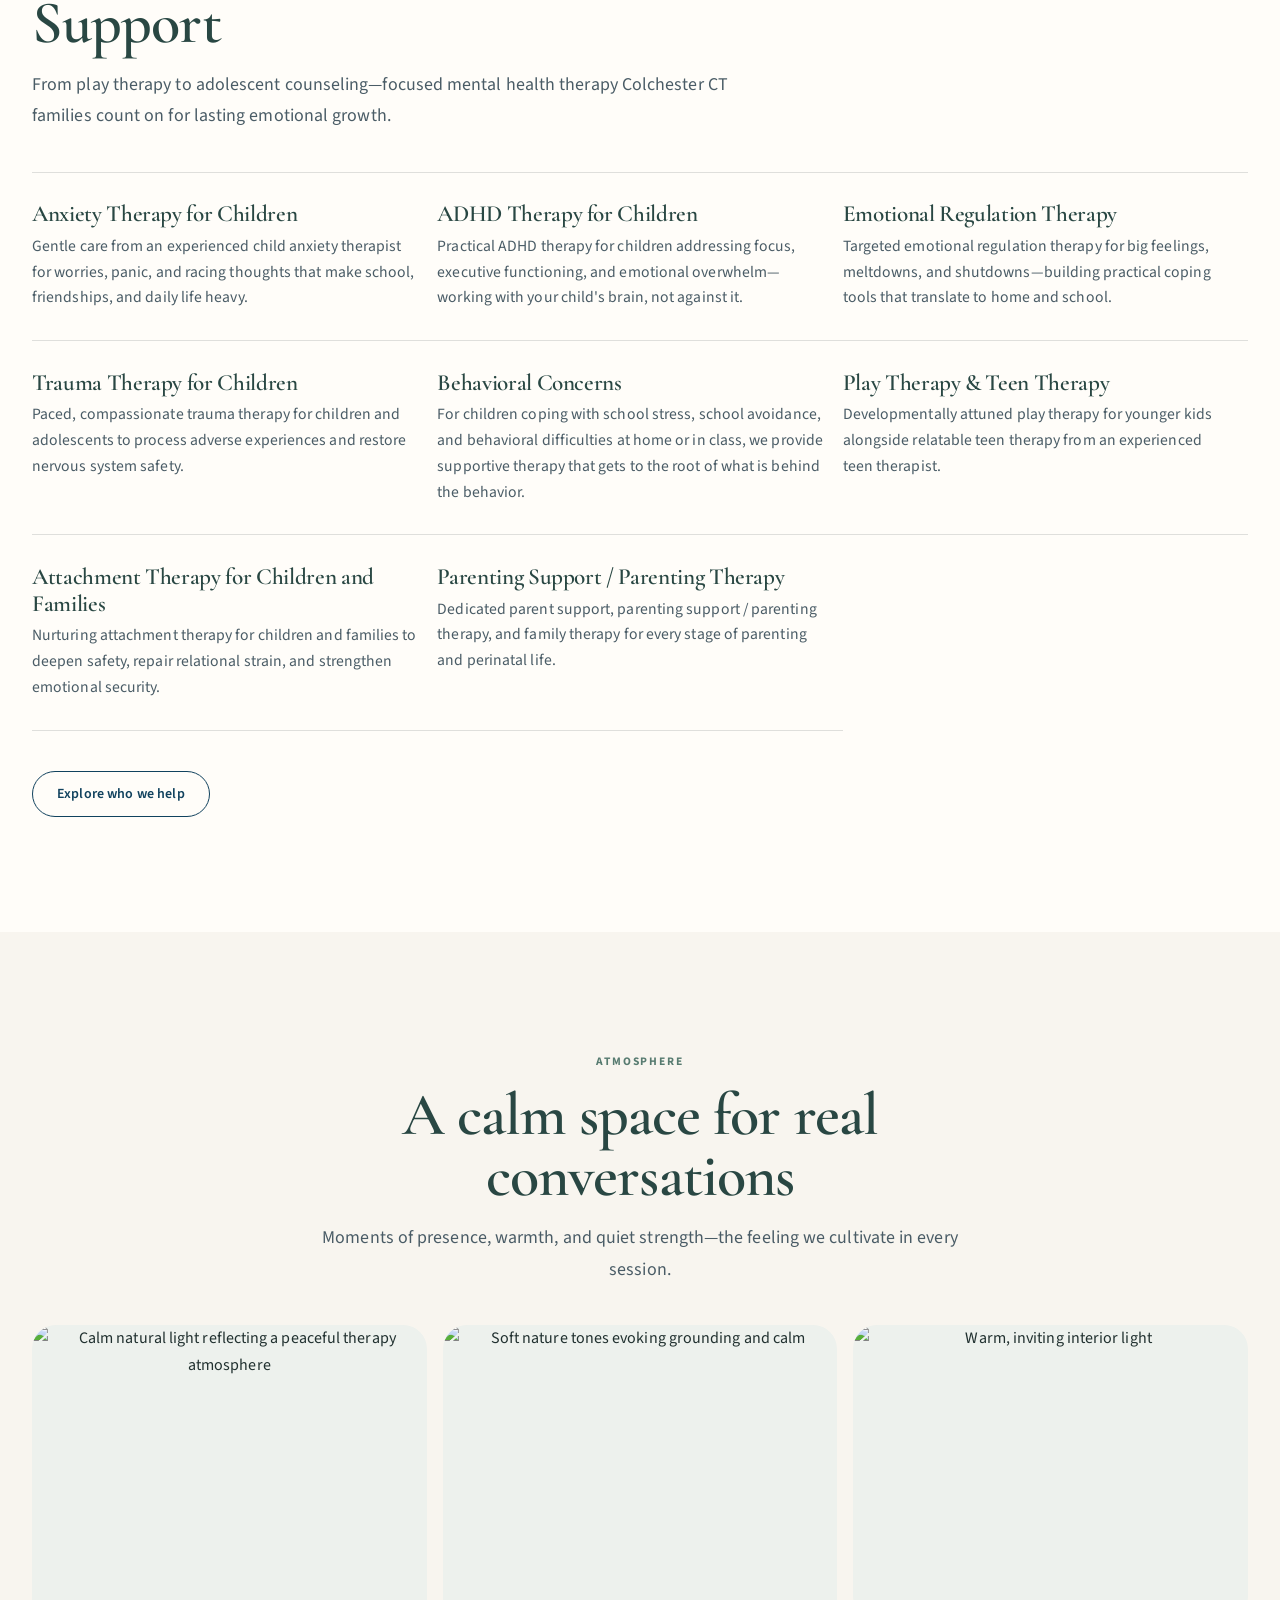
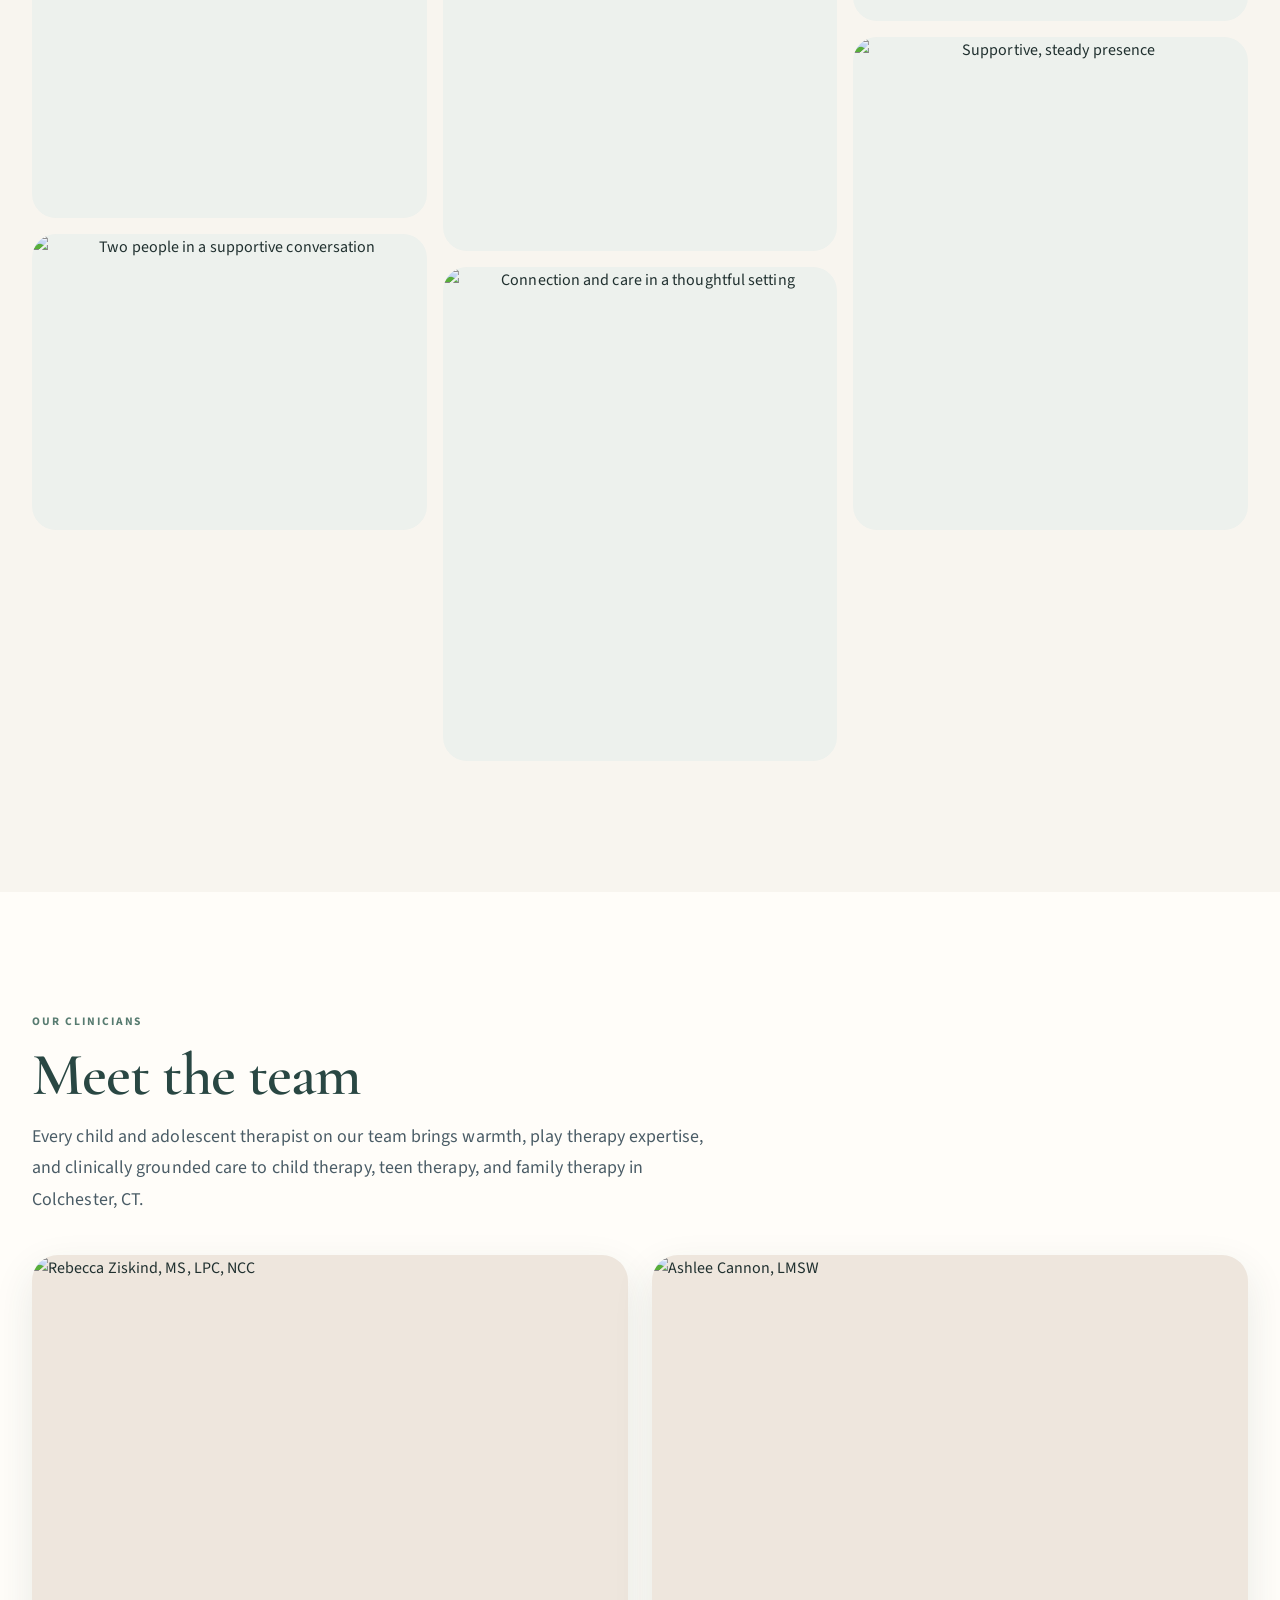
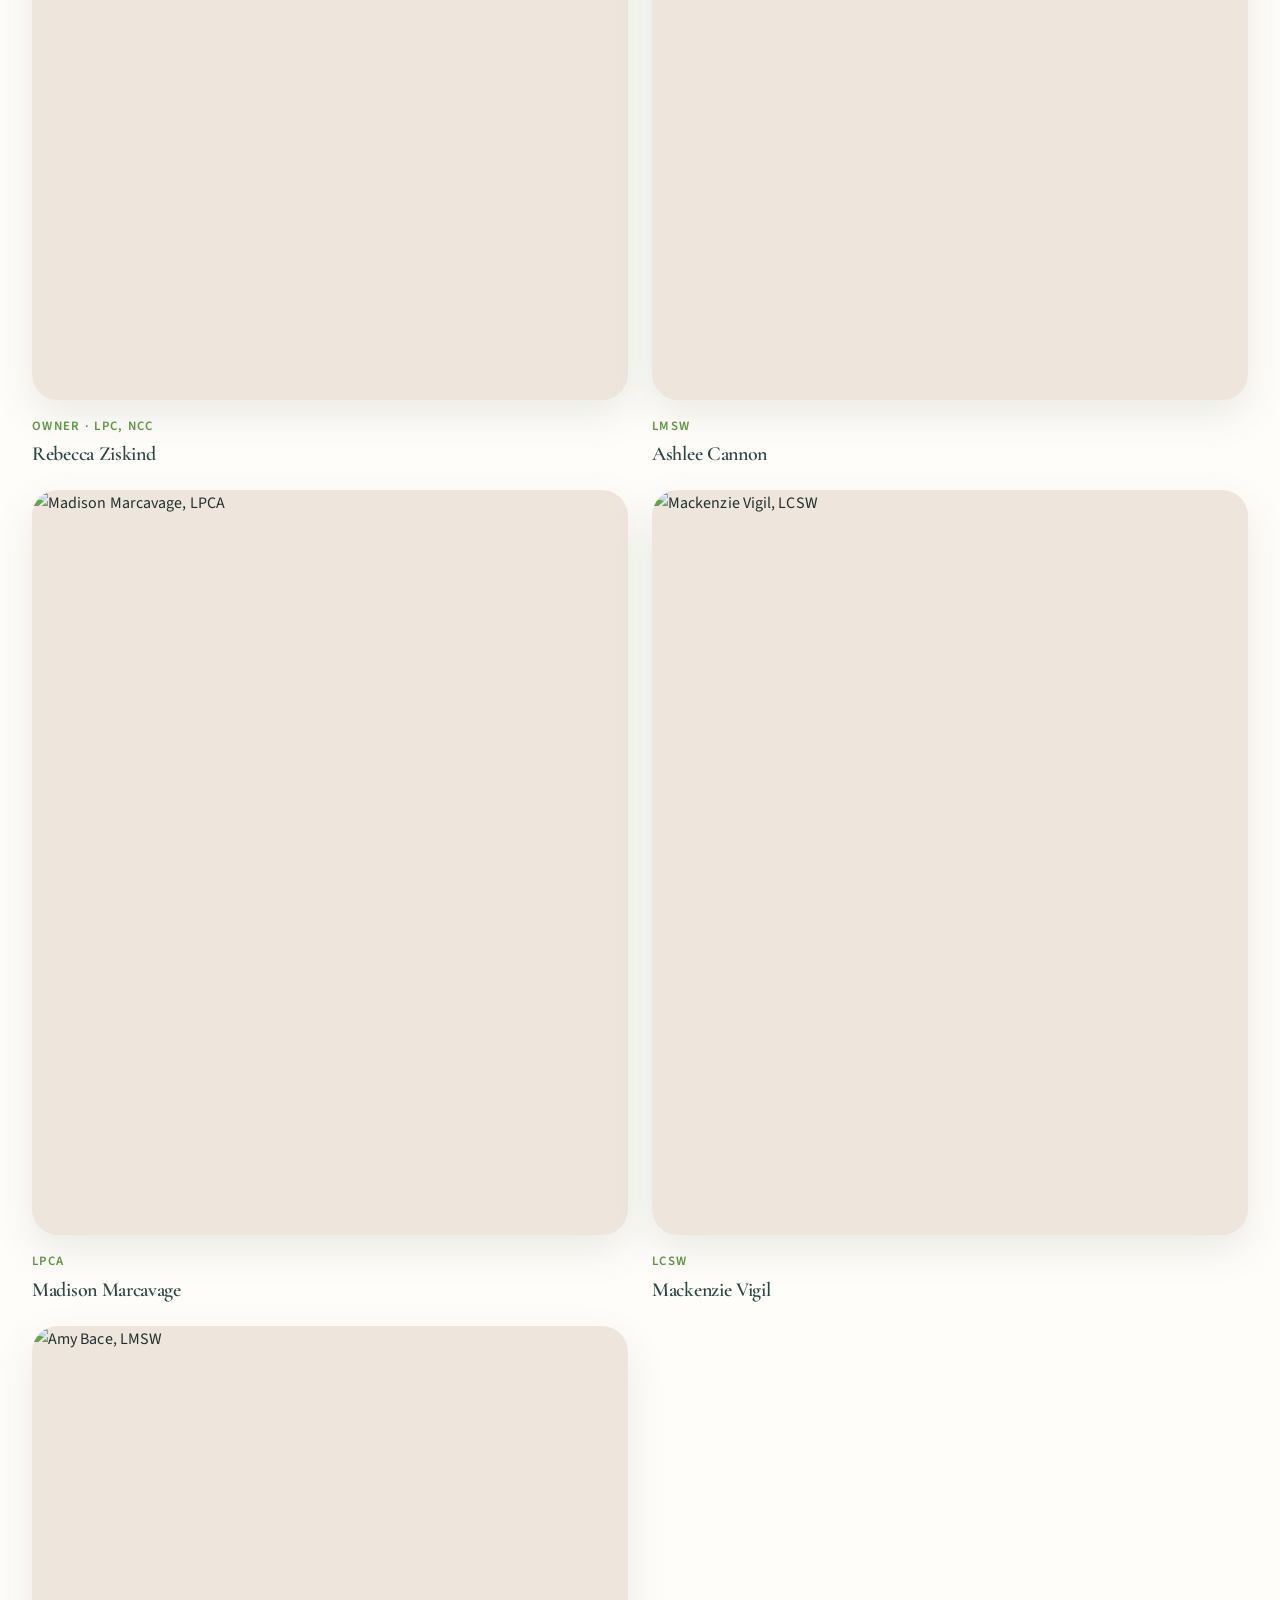
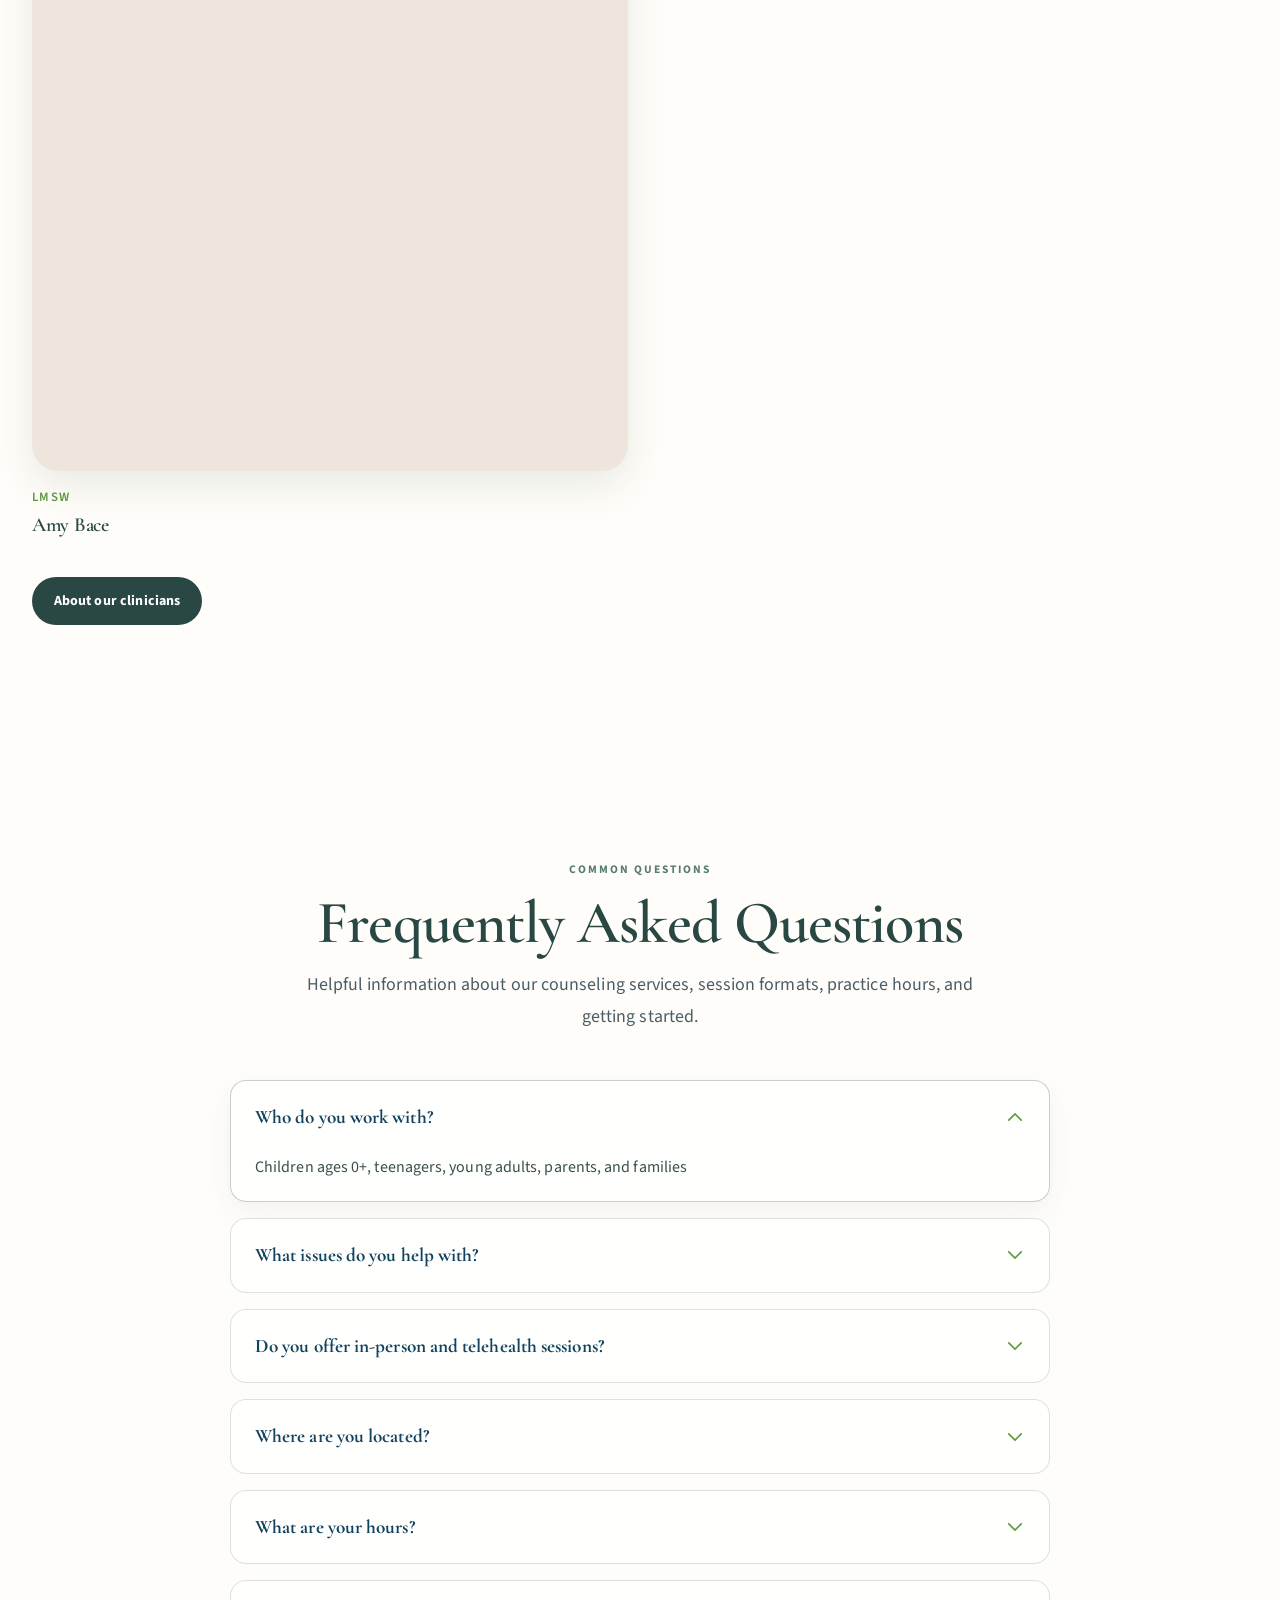
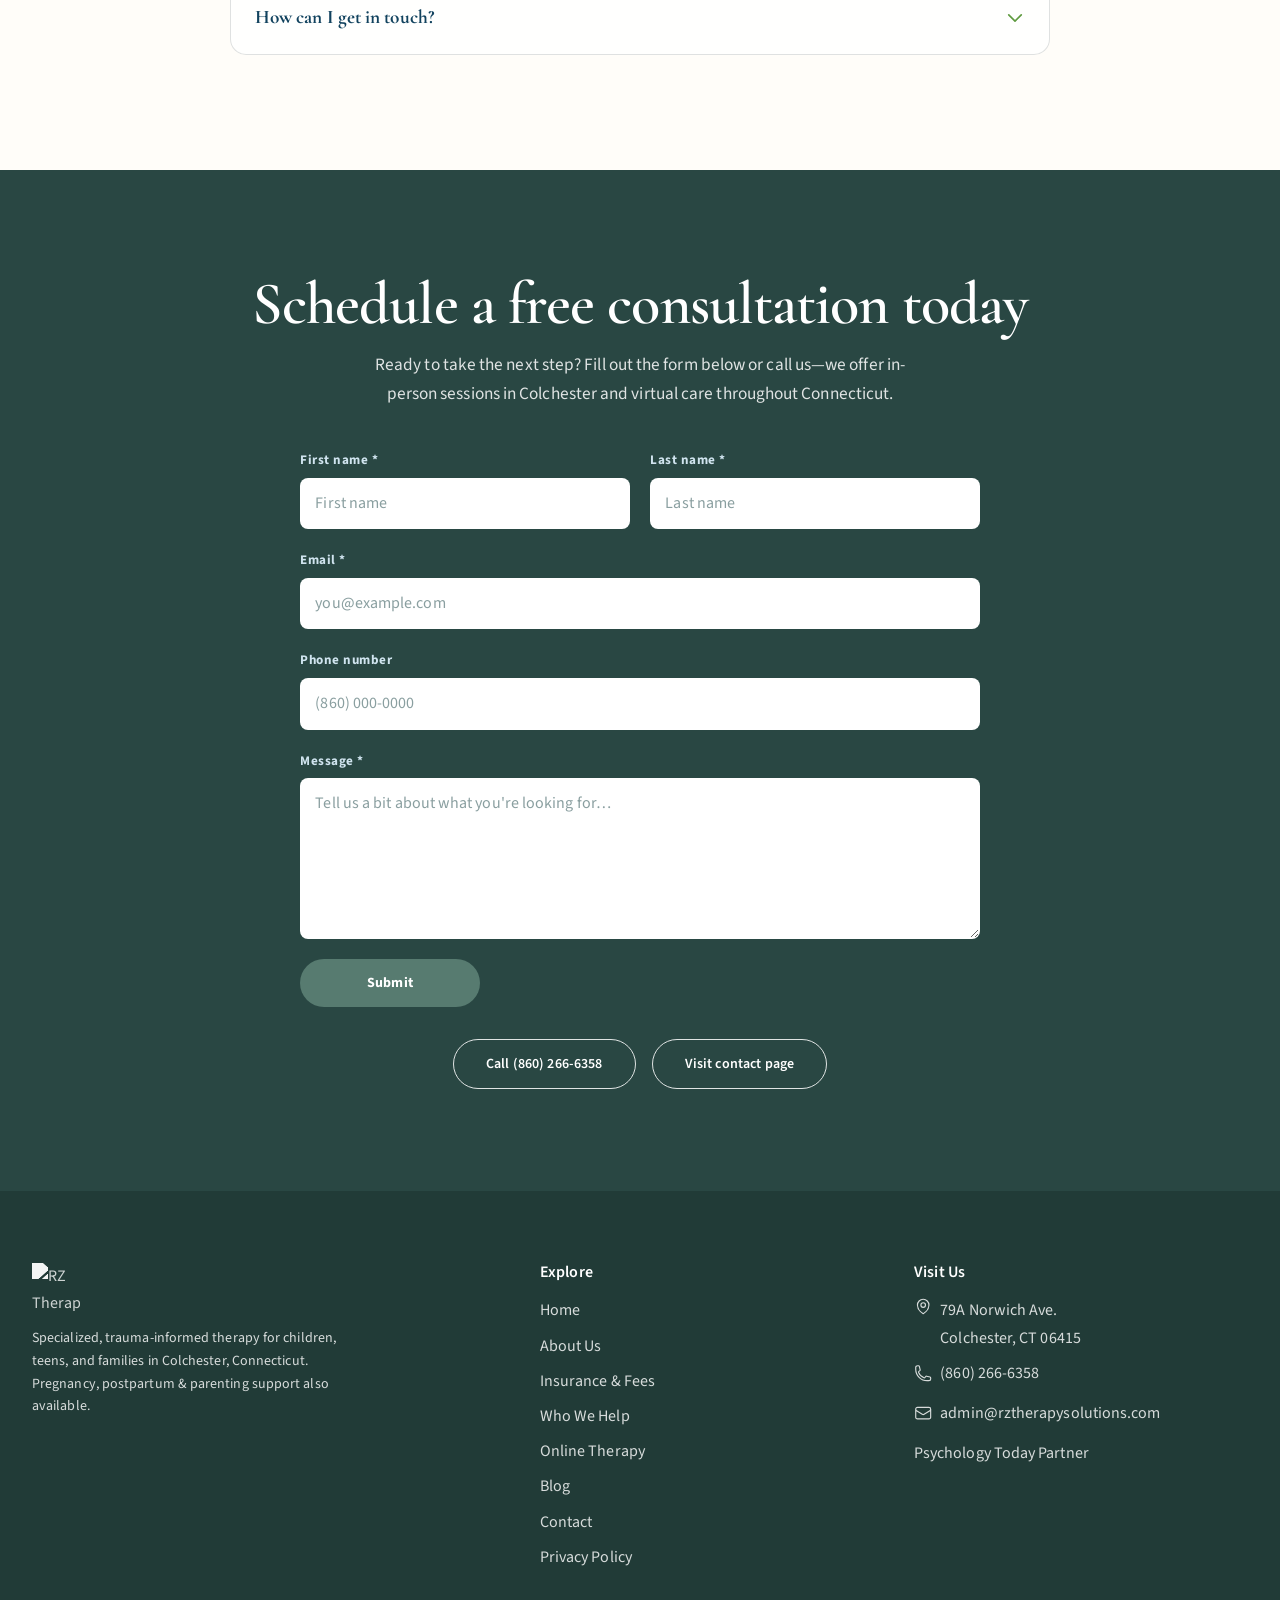
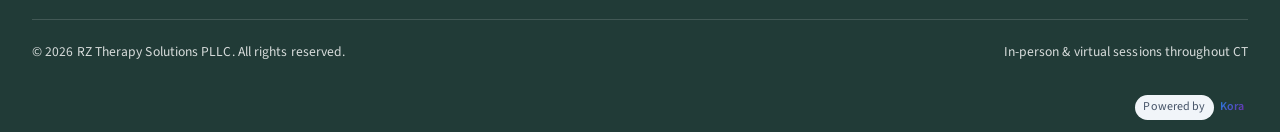
==== commit 1c62ae3f: "Revert team section to original grid styling, add Amy Bace Reverted to the original grid layout (now" ====
--- a/index.html
+++ b/index.html
@@ -405,51 +405,41 @@
 <h2 class="section-title" id="team-heading">Meet the team</h2>
 <p class="section-lead">Every child and adolescent therapist on our team brings warmth, play therapy expertise, and clinically grounded care to child therapy, teen therapy, and family therapy in Colchester, CT.</p>
 </div>
-<div class="team-scroll">
-<article class="team-scroll__card fade-in">
-<a href="about-us.html#rebecca">
+<div class="grid sm:grid-cols-2 lg:grid-cols-5 gap-6">
+<article class="fade-in">
 <div class="team-member__photo mb-4">
 <img alt="Rebecca Ziskind, MS, LPC, NCC" decoding="async" height="500" loading="lazy" src="https://quseprdus1.blob.core.windows.net/kora-business-images/v2-uploads/23dcfa31-7f3c-4bb3-9e20-6efd0b39302b/198a6215-b772-4e01-8a6a-92d736c3c387-13_1785749248_jcb5bd.webp" width="400"/>
 </div>
 <p class="team-member__role">Owner · LPC, NCC</p>
 <h3 class="text-xl font-heading text-brand-primary m-0">Rebecca Ziskind</h3>
-</a>
 </article>
-<article class="team-scroll__card fade-in">
-<a href="about-us.html#ashlee">
+<article class="fade-in">
 <div class="team-member__photo mb-4">
 <img alt="Ashlee Cannon, LMSW" decoding="async" height="500" loading="lazy" src="https://quseprdus1.blob.core.windows.net/kora-business-images/v2-uploads/23dcfa31-7f3c-4bb3-9e20-6efd0b39302b/4bcd5a72-e3ba-4b30-ba09-fd6b089167b6-10_1785749230_nac9is.webp" width="400"/>
 </div>
 <p class="team-member__role">LMSW</p>
 <h3 class="text-xl font-heading text-brand-primary m-0">Ashlee Cannon</h3>
-</a>
 </article>
-<article class="team-scroll__card fade-in">
-<a href="about-us.html#madison">
+<article class="fade-in">
 <div class="team-member__photo mb-4">
 <img alt="Madison Marcavage, LPCA" decoding="async" height="500" loading="lazy" src="https://quseprdus1.blob.core.windows.net/kora-business-images/v2-uploads/23dcfa31-7f3c-4bb3-9e20-6efd0b39302b/48cb5c18-822c-4e58-b9a5-de44c4c8ef6b-12_1785749242_42jrnd.webp" width="400"/>
 </div>
 <p class="team-member__role">LPCA</p>
 <h3 class="text-xl font-heading text-brand-primary m-0">Madison Marcavage</h3>
-</a>
 </article>
-<article class="team-scroll__card fade-in">
-<a href="about-us.html#mackenzie">
+<article class="fade-in">
 <div class="team-member__photo mb-4">
 <img alt="Mackenzie Vigil, LCSW" decoding="async" height="500" loading="lazy" src="https://quseprdus1.blob.core.windows.net/kora-business-images/v2-uploads/23dcfa31-7f3c-4bb3-9e20-6efd0b39302b/38ac7d0f-077e-4ac6-9883-ed7af5bf8dab-11_1785749237_h22kj5.webp" width="400"/>
 </div>
 <p class="team-member__role">LCSW</p>
 <h3 class="text-xl font-heading text-brand-primary m-0">Mackenzie Vigil</h3>
-</a>
 </article>
-<article class="team-scroll__card fade-in">
-<a href="about-us.html#amy">
+<article class="fade-in">
 <div class="team-member__photo mb-4">
 <img alt="Amy Bace, LMSW" decoding="async" height="500" loading="lazy" src="https://quseprdus1.blob.core.windows.net/kora-business-images/v2-uploads/23dcfa31-7f3c-4bb3-9e20-6efd0b39302b/cc1644d4-ad0a-4b5e-aac1-2f6a4ac6e03f-image1.png" width="400"/>
 </div>
 <p class="team-member__role">LMSW</p>
 <h3 class="text-xl font-heading text-brand-primary m-0">Amy Bace</h3>
-</a>
 </article>
 </div>
 <div class="mt-10 fade-in">
--- a/assets/site.css
+++ b/assets/site.css
@@ -1322,50 +1322,6 @@
   opacity: 0.85;
 }
 
-/* Team horizontal scroll */
-.team-scroll {
-  display: flex;
-  gap: 1.5rem;
-  overflow-x: auto;
-  scroll-snap-type: x mandatory;
-  -webkit-overflow-scrolling: touch;
-  padding-bottom: 1rem;
-  scrollbar-width: thin;
-}
-.team-scroll::-webkit-scrollbar {
-  height: 6px;
-}
-.team-scroll::-webkit-scrollbar-track {
-  background: transparent;
-}
-.team-scroll::-webkit-scrollbar-thumb {
-  background: rgba(0,0,0,.15);
-  border-radius: 3px;
-}
-.team-scroll__card {
-  flex: 0 0 auto;
-  width: 220px;
-  scroll-snap-align: start;
-  text-align: center;
-}
-.team-scroll__card a {
-  text-decoration: none;
-  color: inherit;
-  display: block;
-}
-.team-scroll__card a:hover .team-member__photo img {
-  transform: scale(1.03);
-}
-.team-scroll__card .team-member__photo img {
-  transition: transform 0.3s ease;
-}
-@media (min-width: 1024px) {
-  .team-scroll {
-    justify-content: center;
-    overflow-x: visible;
-  }
-}
-
 /* FAQ accordion */
 .faq-accordion {
   border-top: 1px solid var(--color-brand-border);
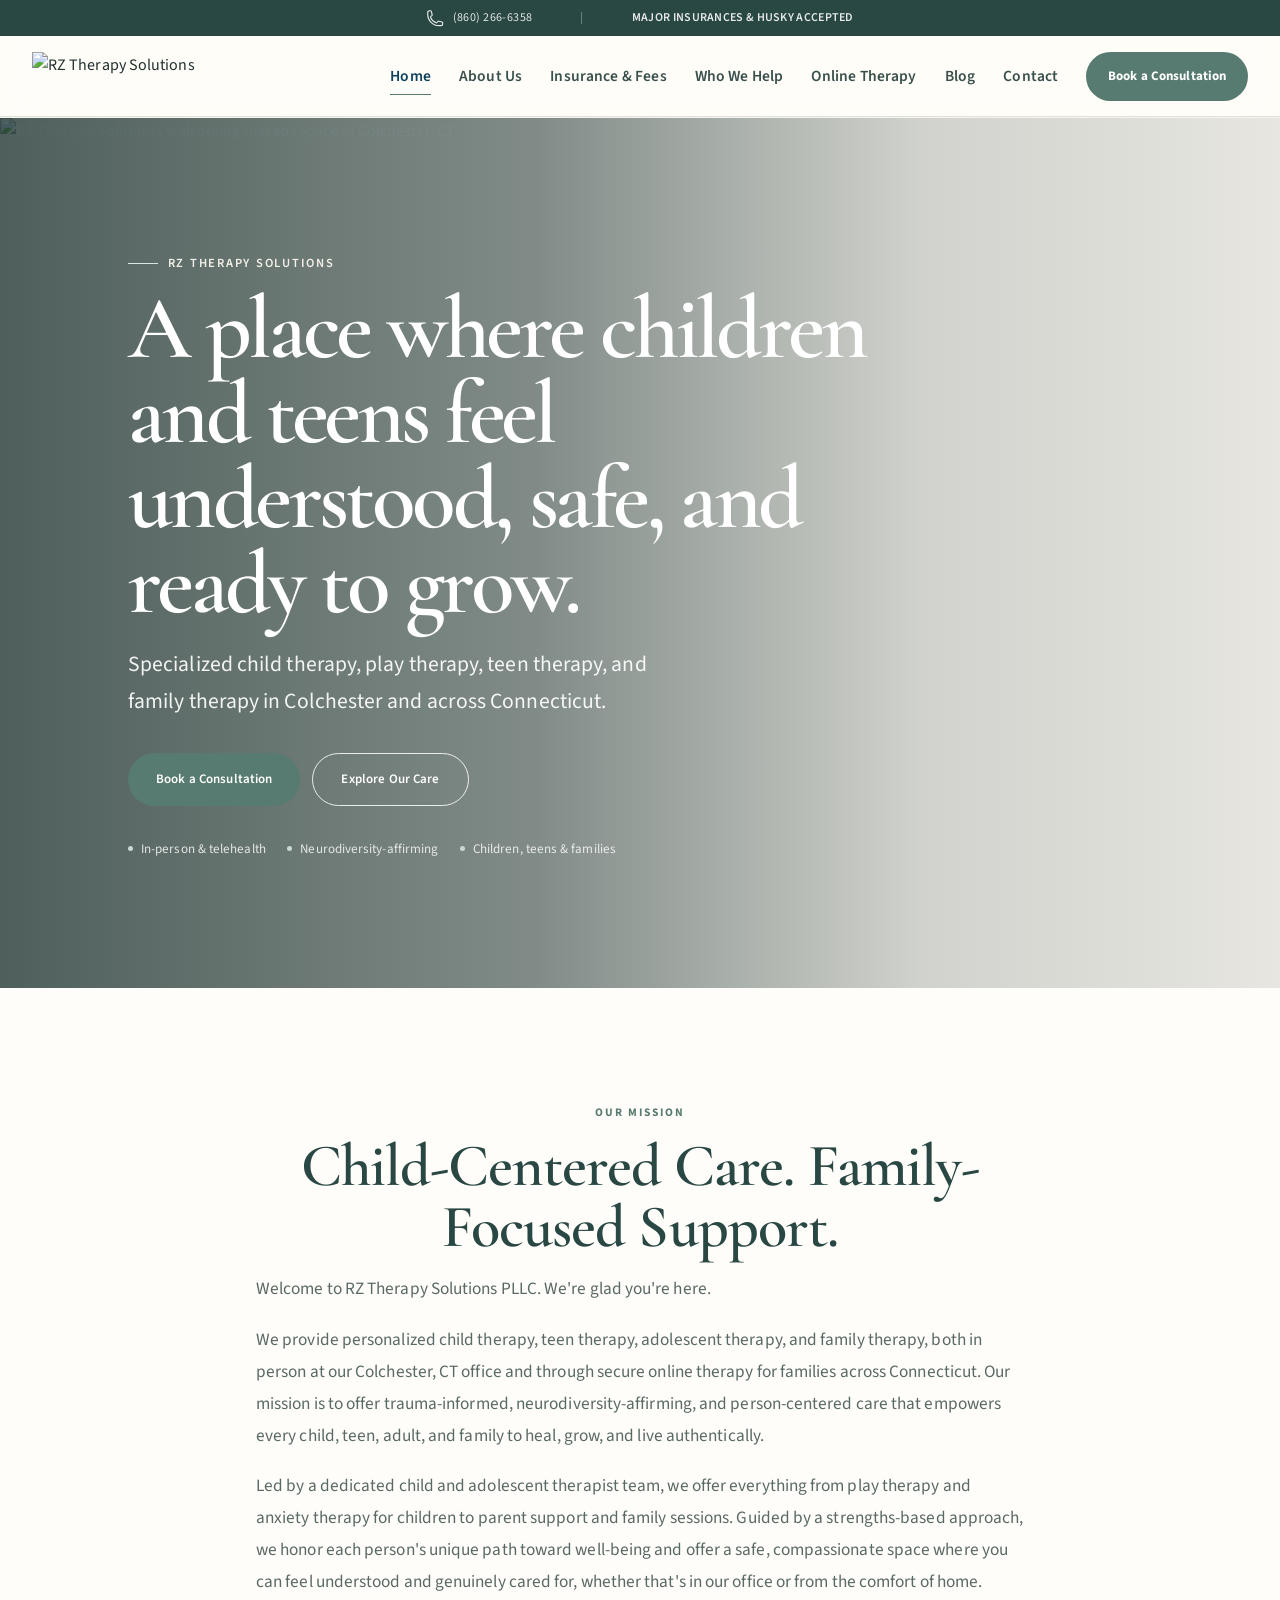
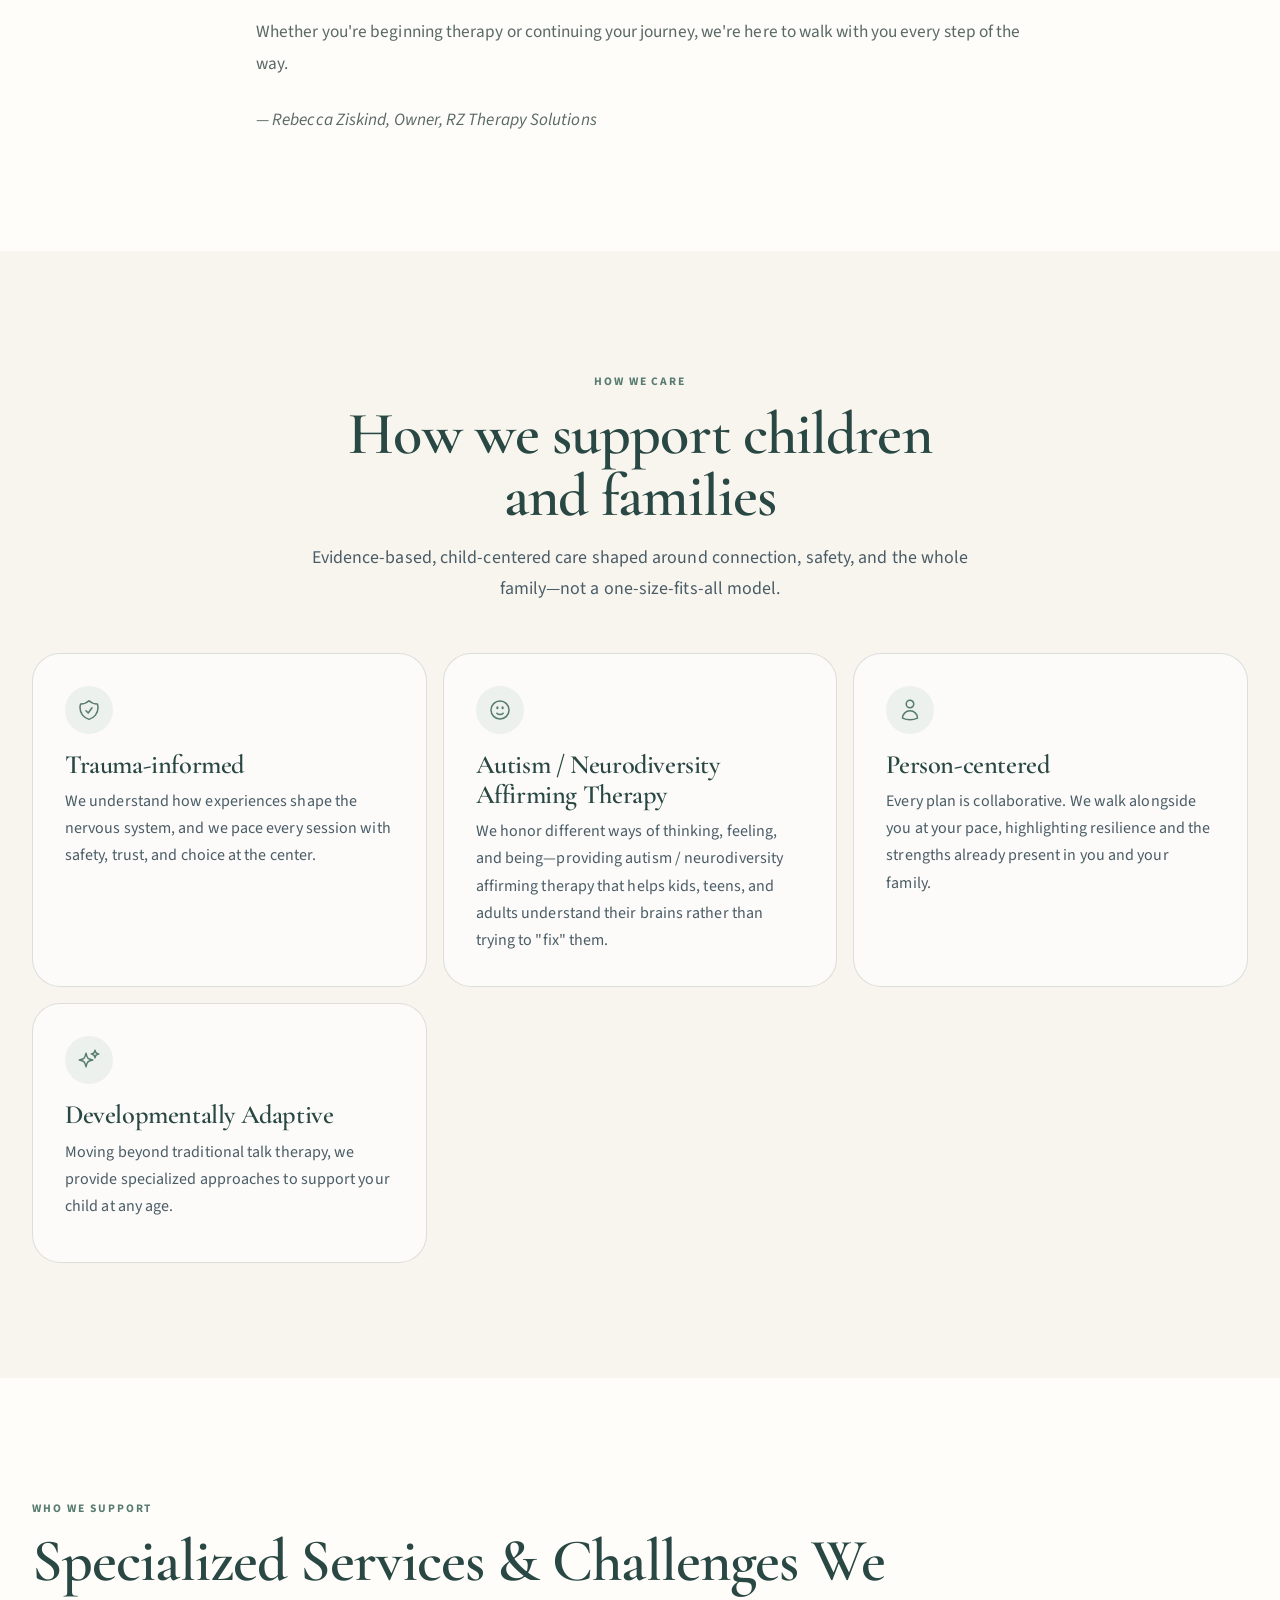
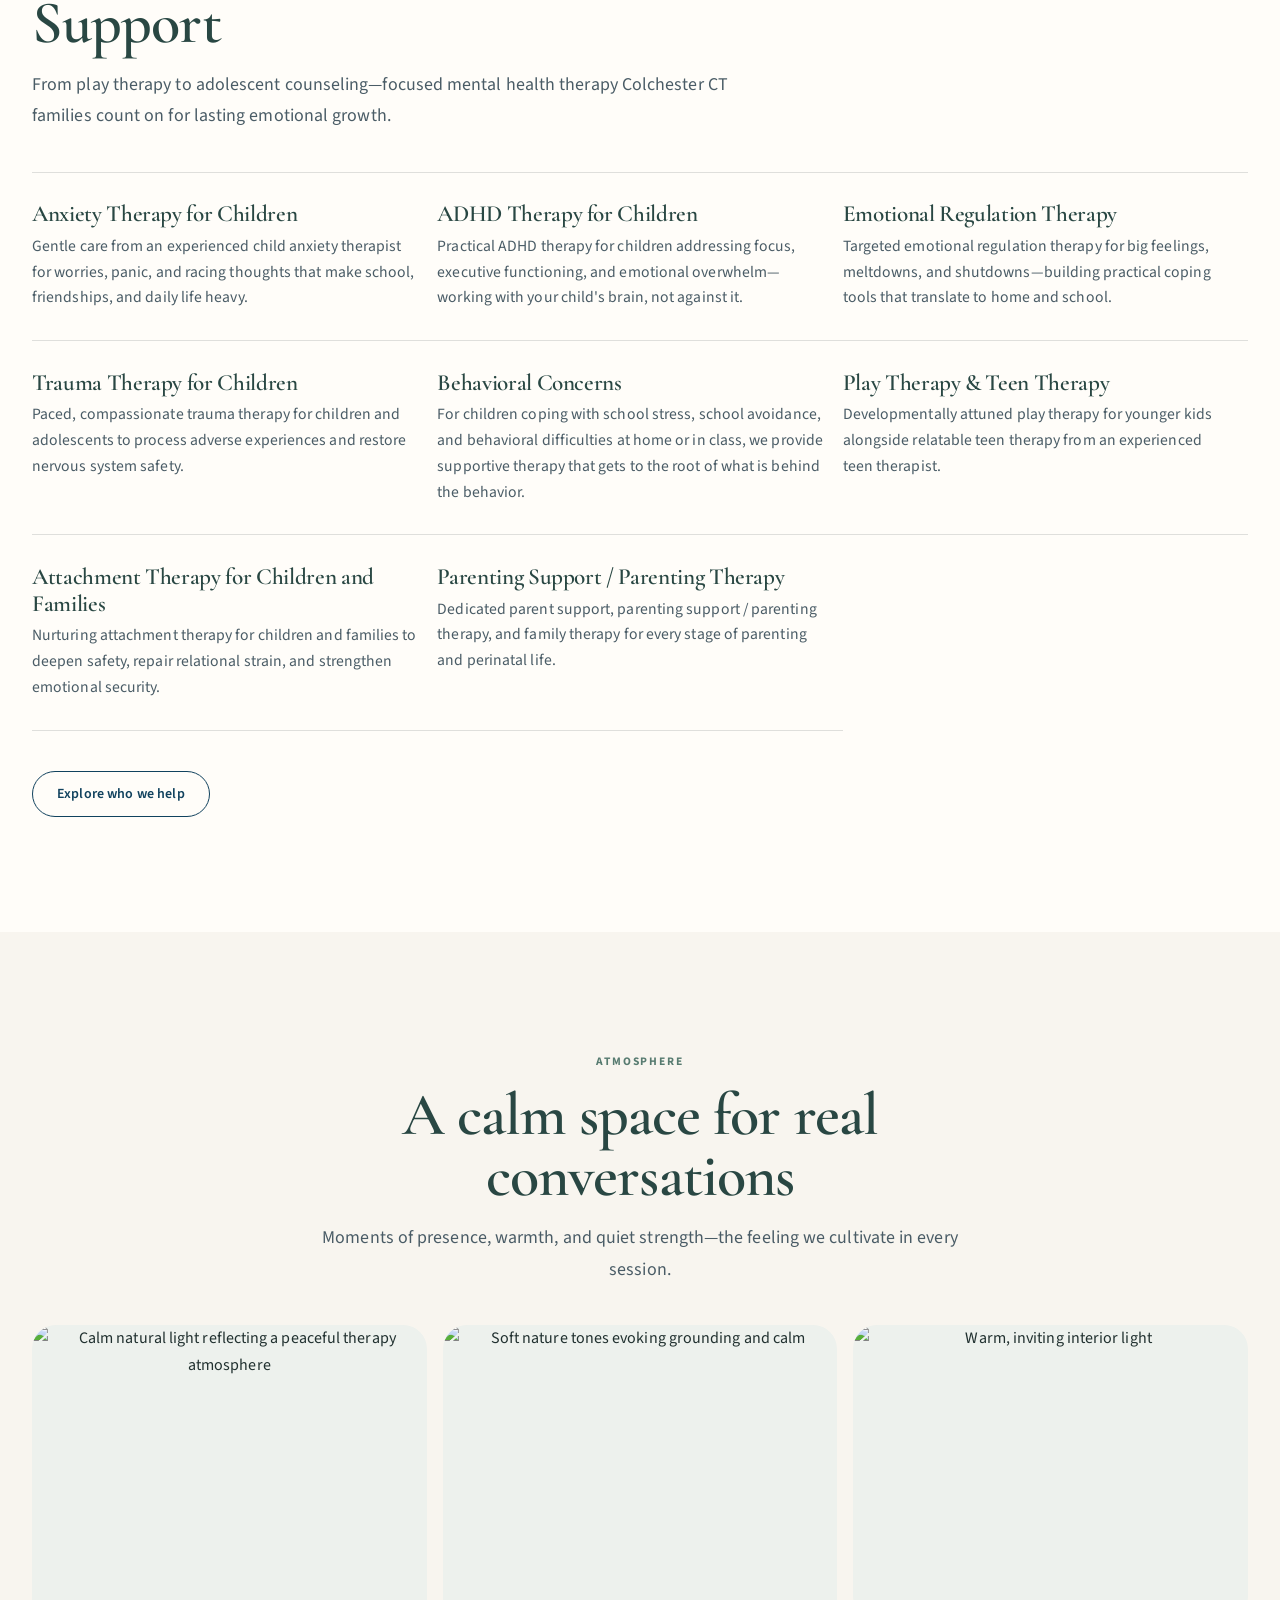
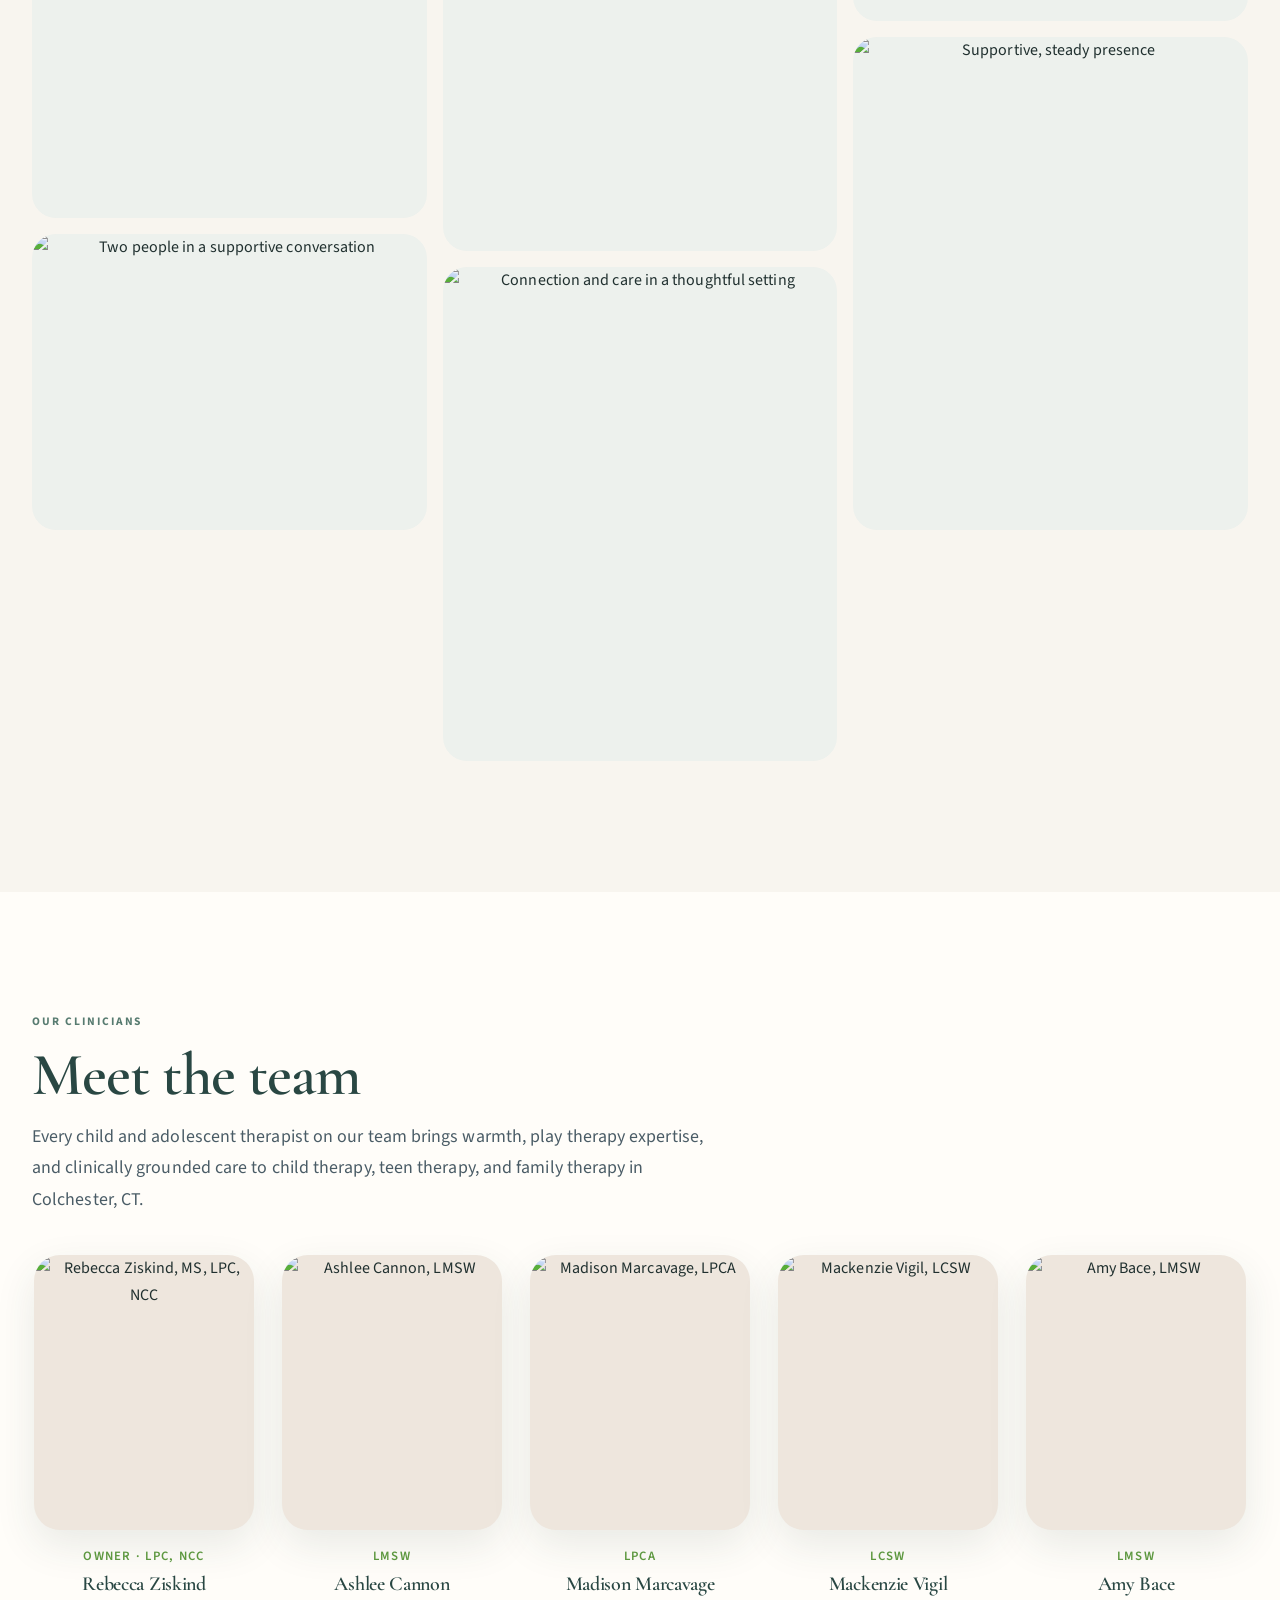
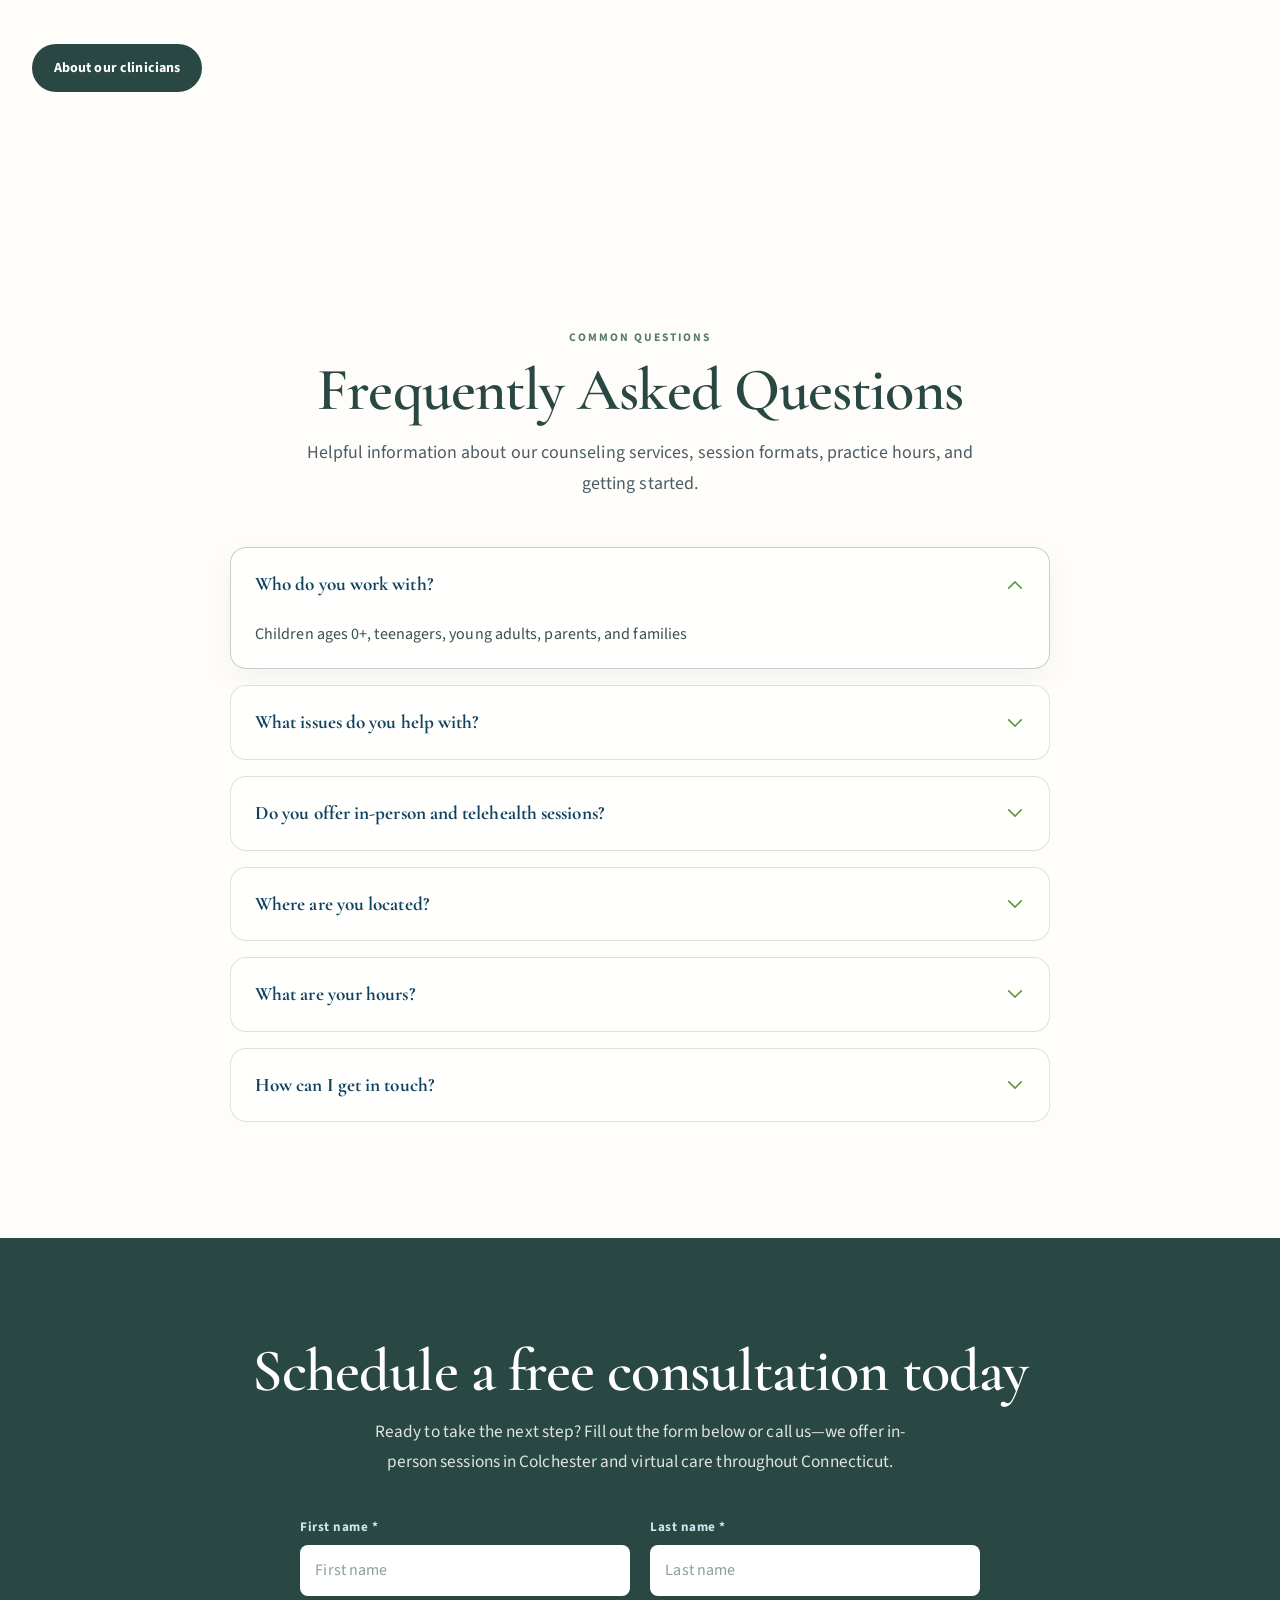
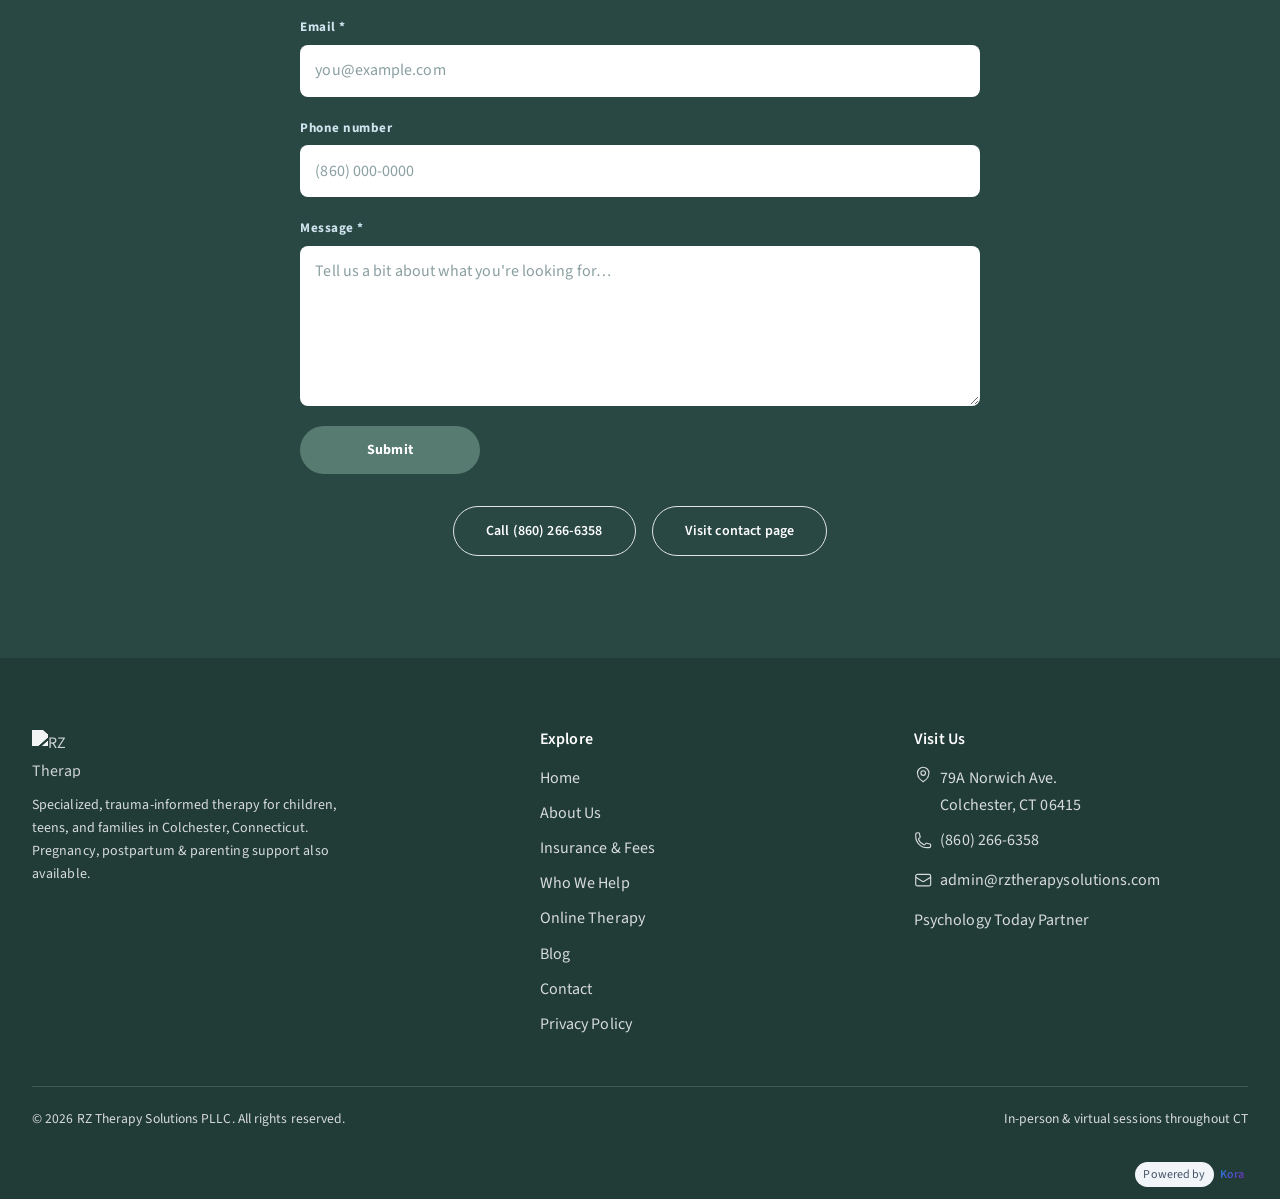
==== commit ebe59fab: "Add mobile carousel for team section with smaller desktop images Mobile: horizontal scroll with snap" ====
--- a/index.html
+++ b/index.html
@@ -405,42 +405,45 @@
 <h2 class="section-title" id="team-heading">Meet the team</h2>
 <p class="section-lead">Every child and adolescent therapist on our team brings warmth, play therapy expertise, and clinically grounded care to child therapy, teen therapy, and family therapy in Colchester, CT.</p>
 </div>
-<div class="grid sm:grid-cols-2 lg:grid-cols-5 gap-6">
-<article class="fade-in">
+<div class="team-carousel" id="team-carousel">
+<div class="team-carousel__track">
+<article class="team-carousel__slide fade-in">
 <div class="team-member__photo mb-4">
 <img alt="Rebecca Ziskind, MS, LPC, NCC" decoding="async" height="500" loading="lazy" src="https://quseprdus1.blob.core.windows.net/kora-business-images/v2-uploads/23dcfa31-7f3c-4bb3-9e20-6efd0b39302b/198a6215-b772-4e01-8a6a-92d736c3c387-13_1785749248_jcb5bd.webp" width="400"/>
 </div>
 <p class="team-member__role">Owner · LPC, NCC</p>
 <h3 class="text-xl font-heading text-brand-primary m-0">Rebecca Ziskind</h3>
 </article>
-<article class="fade-in">
+<article class="team-carousel__slide fade-in">
 <div class="team-member__photo mb-4">
 <img alt="Ashlee Cannon, LMSW" decoding="async" height="500" loading="lazy" src="https://quseprdus1.blob.core.windows.net/kora-business-images/v2-uploads/23dcfa31-7f3c-4bb3-9e20-6efd0b39302b/4bcd5a72-e3ba-4b30-ba09-fd6b089167b6-10_1785749230_nac9is.webp" width="400"/>
 </div>
 <p class="team-member__role">LMSW</p>
 <h3 class="text-xl font-heading text-brand-primary m-0">Ashlee Cannon</h3>
 </article>
-<article class="fade-in">
+<article class="team-carousel__slide fade-in">
 <div class="team-member__photo mb-4">
 <img alt="Madison Marcavage, LPCA" decoding="async" height="500" loading="lazy" src="https://quseprdus1.blob.core.windows.net/kora-business-images/v2-uploads/23dcfa31-7f3c-4bb3-9e20-6efd0b39302b/48cb5c18-822c-4e58-b9a5-de44c4c8ef6b-12_1785749242_42jrnd.webp" width="400"/>
 </div>
 <p class="team-member__role">LPCA</p>
 <h3 class="text-xl font-heading text-brand-primary m-0">Madison Marcavage</h3>
 </article>
-<article class="fade-in">
+<article class="team-carousel__slide fade-in">
 <div class="team-member__photo mb-4">
 <img alt="Mackenzie Vigil, LCSW" decoding="async" height="500" loading="lazy" src="https://quseprdus1.blob.core.windows.net/kora-business-images/v2-uploads/23dcfa31-7f3c-4bb3-9e20-6efd0b39302b/38ac7d0f-077e-4ac6-9883-ed7af5bf8dab-11_1785749237_h22kj5.webp" width="400"/>
 </div>
 <p class="team-member__role">LCSW</p>
 <h3 class="text-xl font-heading text-brand-primary m-0">Mackenzie Vigil</h3>
 </article>
-<article class="fade-in">
+<article class="team-carousel__slide fade-in">
 <div class="team-member__photo mb-4">
 <img alt="Amy Bace, LMSW" decoding="async" height="500" loading="lazy" src="https://quseprdus1.blob.core.windows.net/kora-business-images/v2-uploads/23dcfa31-7f3c-4bb3-9e20-6efd0b39302b/cc1644d4-ad0a-4b5e-aac1-2f6a4ac6e03f-image1.png" width="400"/>
 </div>
 <p class="team-member__role">LMSW</p>
 <h3 class="text-xl font-heading text-brand-primary m-0">Amy Bace</h3>
 </article>
+</div>
+<div class="team-carousel__dots" id="team-dots"></div>
 </div>
 <div class="mt-10 fade-in">
 <a class="btn-primary px-6 py-3 text-sm font-semibold uppercase tracking-wide" href="about-us.html">About our clinicians</a>
--- a/assets/site.css
+++ b/assets/site.css
@@ -1314,6 +1314,63 @@
   font-family: var(--font-body);
   font-weight: 500;
 }
+/* Team carousel — mobile swipe, desktop grid */
+.team-carousel__track {
+  display: flex;
+  overflow-x: auto;
+  scroll-snap-type: x mandatory;
+  -webkit-overflow-scrolling: touch;
+  gap: 1.25rem;
+  padding-bottom: 0.5rem;
+  scrollbar-width: none;
+}
+.team-carousel__track::-webkit-scrollbar { display: none; }
+.team-carousel__slide {
+  flex: 0 0 72%;
+  scroll-snap-align: center;
+  text-align: center;
+}
+.team-carousel__dots {
+  display: flex;
+  justify-content: center;
+  gap: 0.5rem;
+  margin-top: 1rem;
+}
+.team-carousel__dot {
+  width: 8px;
+  height: 8px;
+  border-radius: 50%;
+  border: none;
+  padding: 0;
+  background: var(--color-brand-muted, #aaa);
+  opacity: 0.35;
+  cursor: pointer;
+  transition: opacity 0.2s, transform 0.2s;
+}
+.team-carousel__dot.is-active {
+  opacity: 1;
+  transform: scale(1.3);
+  background: var(--color-brand-accent, #577b70);
+}
+@media (min-width: 640px) {
+  .team-carousel__slide { flex: 0 0 45%; }
+}
+@media (min-width: 1024px) {
+  .team-carousel__track {
+    display: grid;
+    grid-template-columns: repeat(5, 1fr);
+    overflow: visible;
+    gap: 1.5rem;
+  }
+  .team-carousel__slide { flex: none; }
+  .team-carousel__dots { display: none; }
+  .team-carousel__slide .team-member__photo {
+    max-width: 220px;
+    margin-left: auto;
+    margin-right: auto;
+  }
+}
+
 .challenge-item__desc {
   margin: 0.75rem 0 0;
   font-size: 0.875rem;
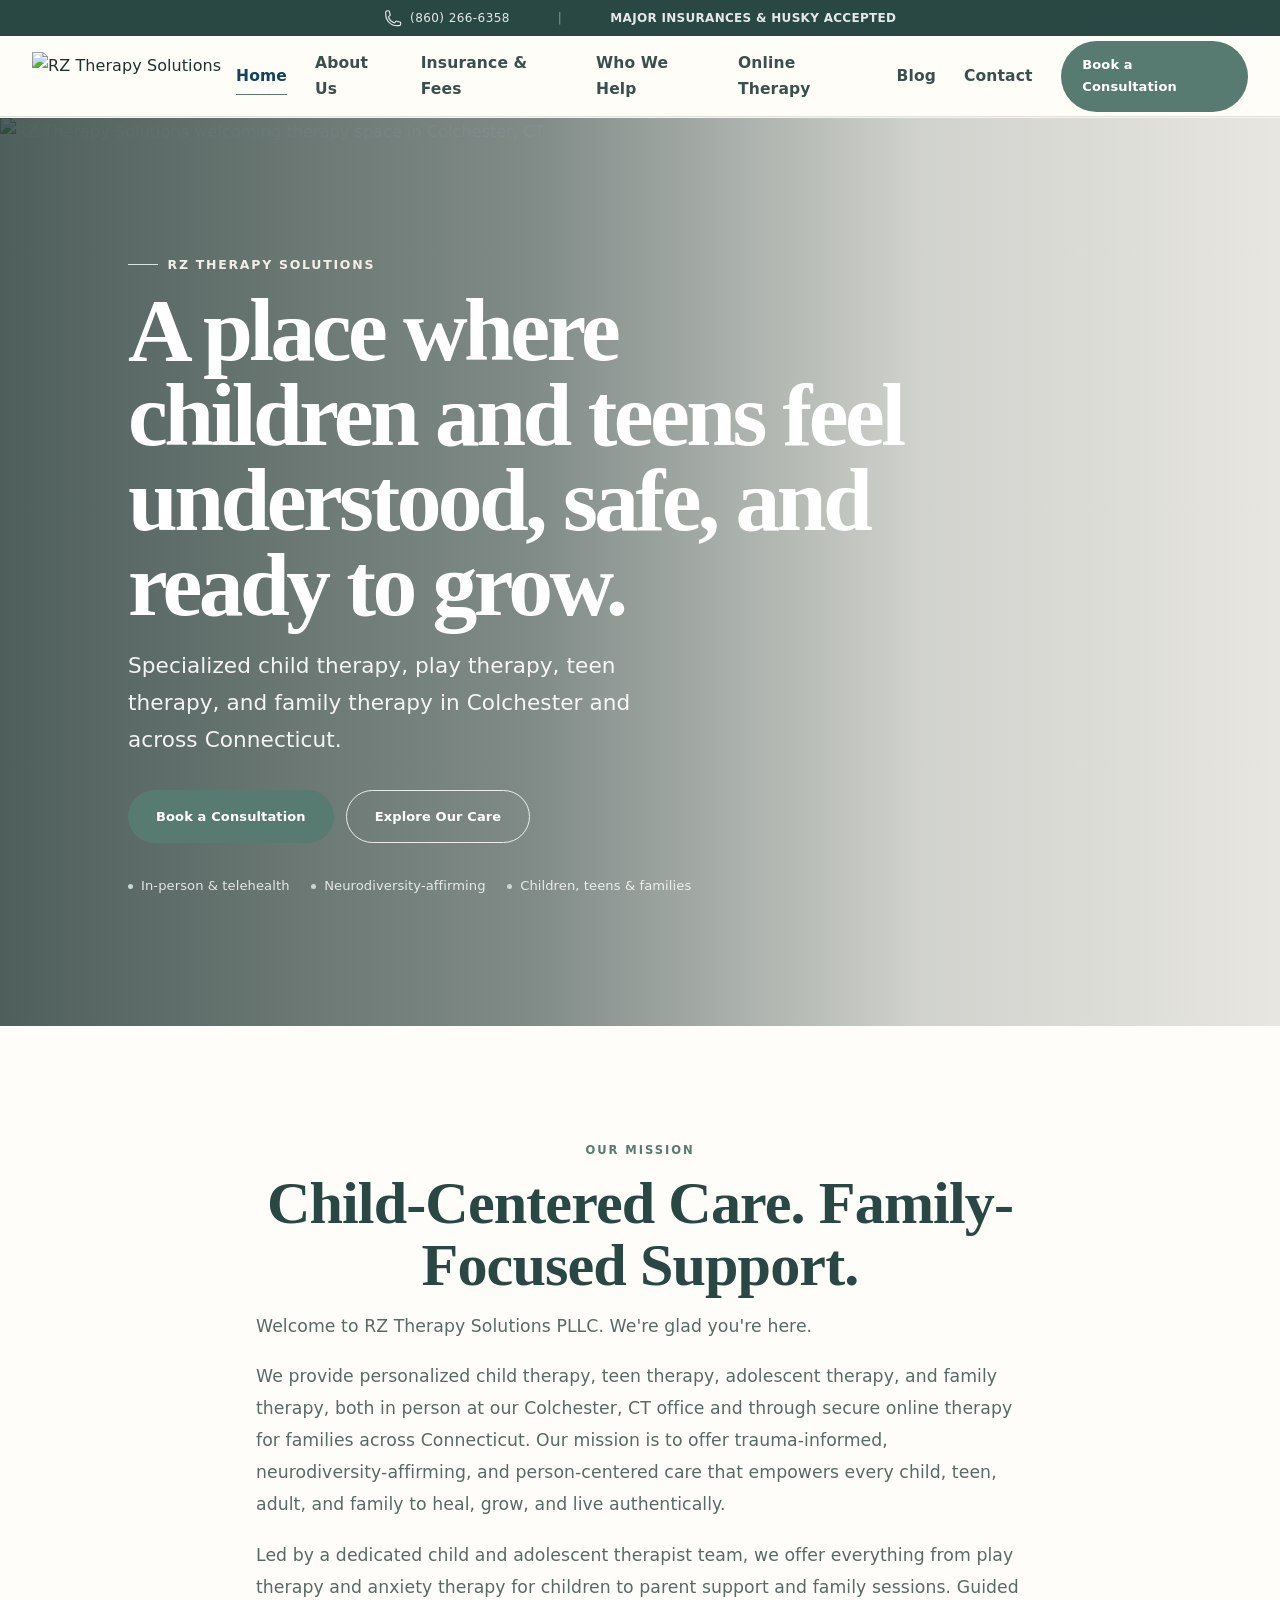
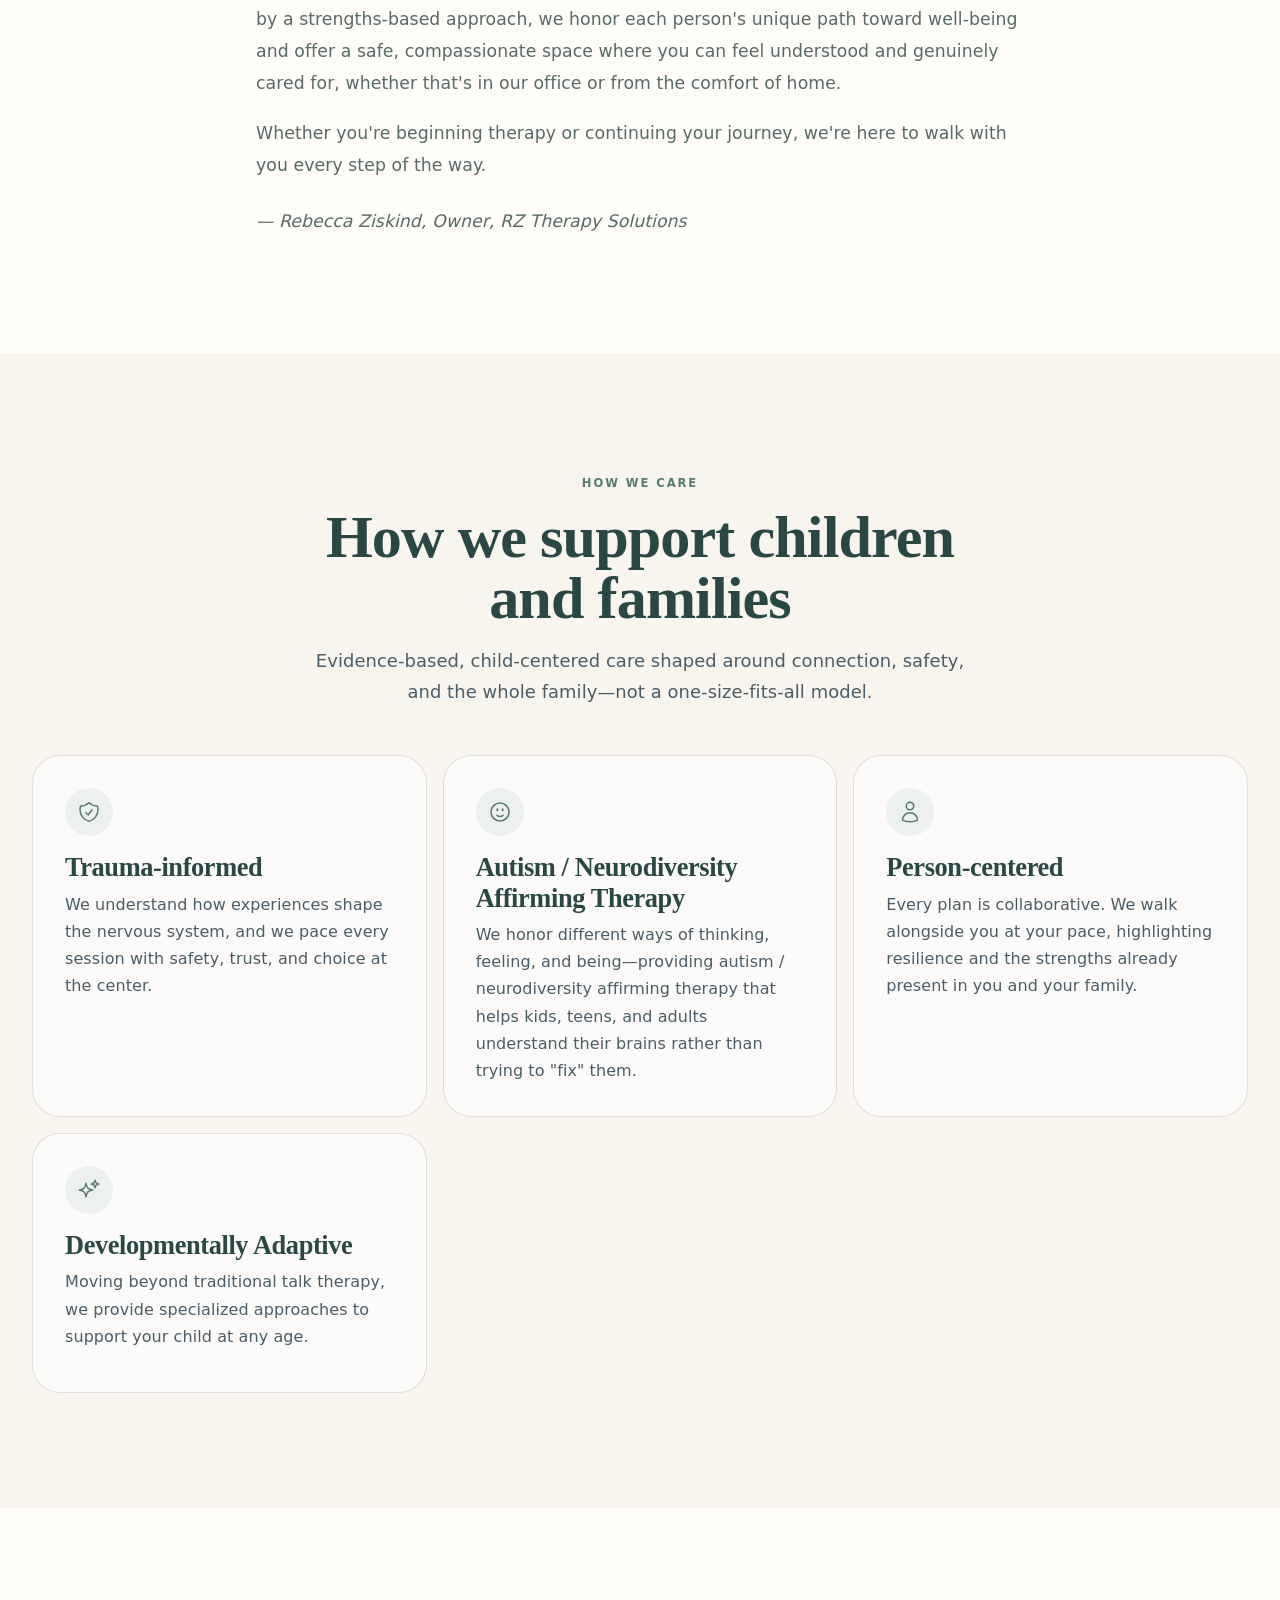
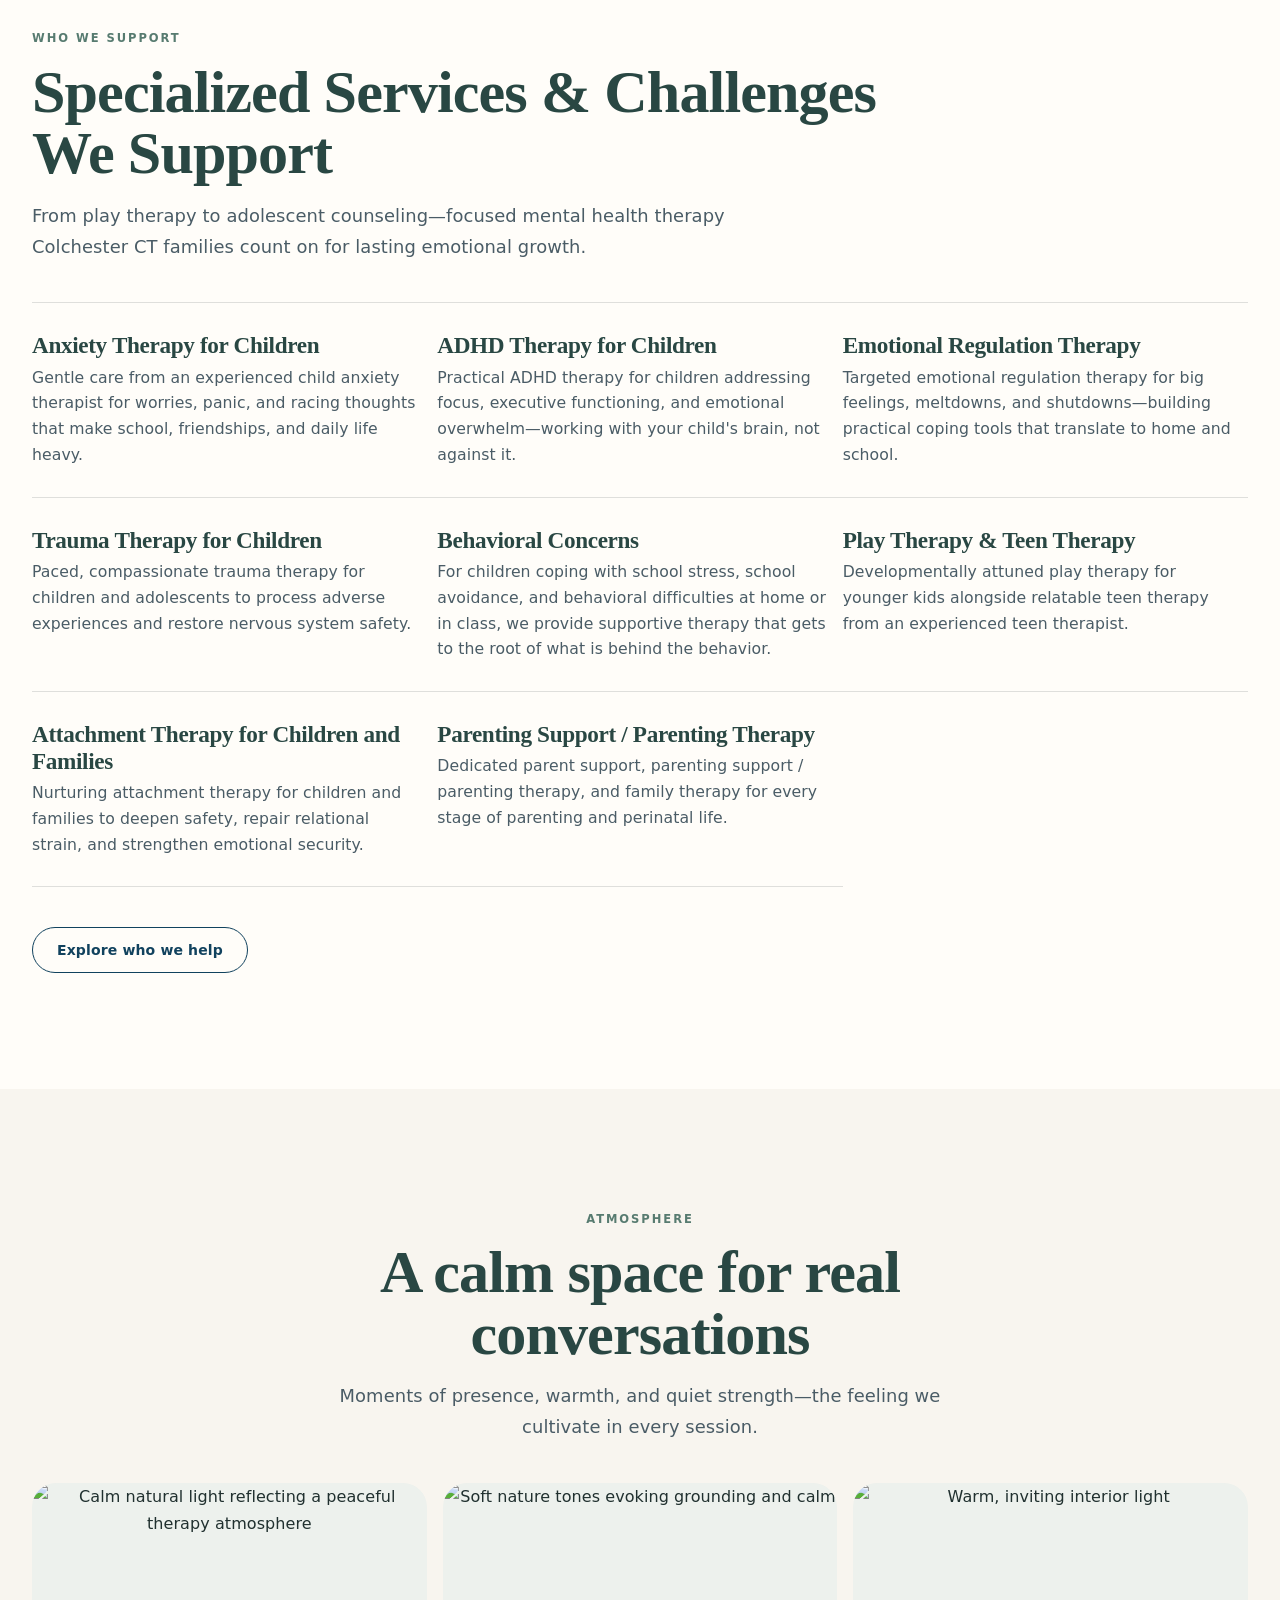
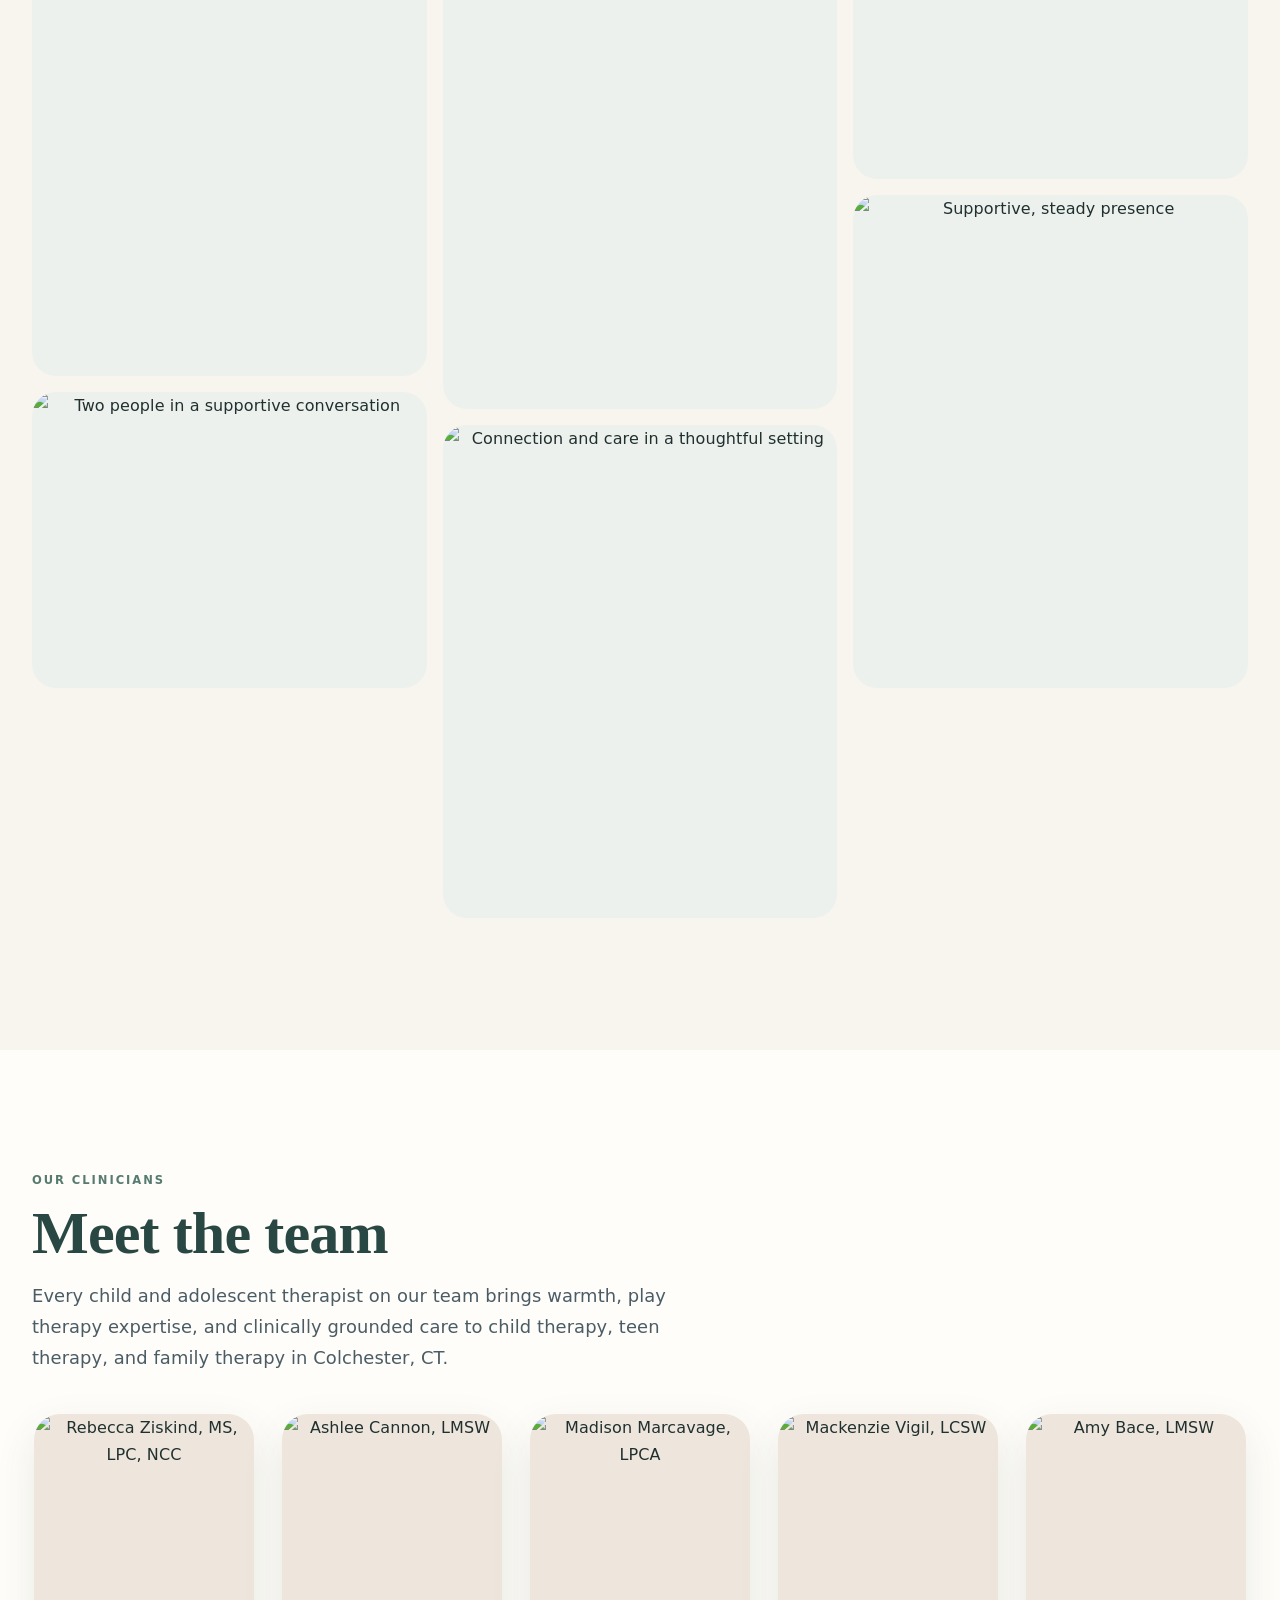
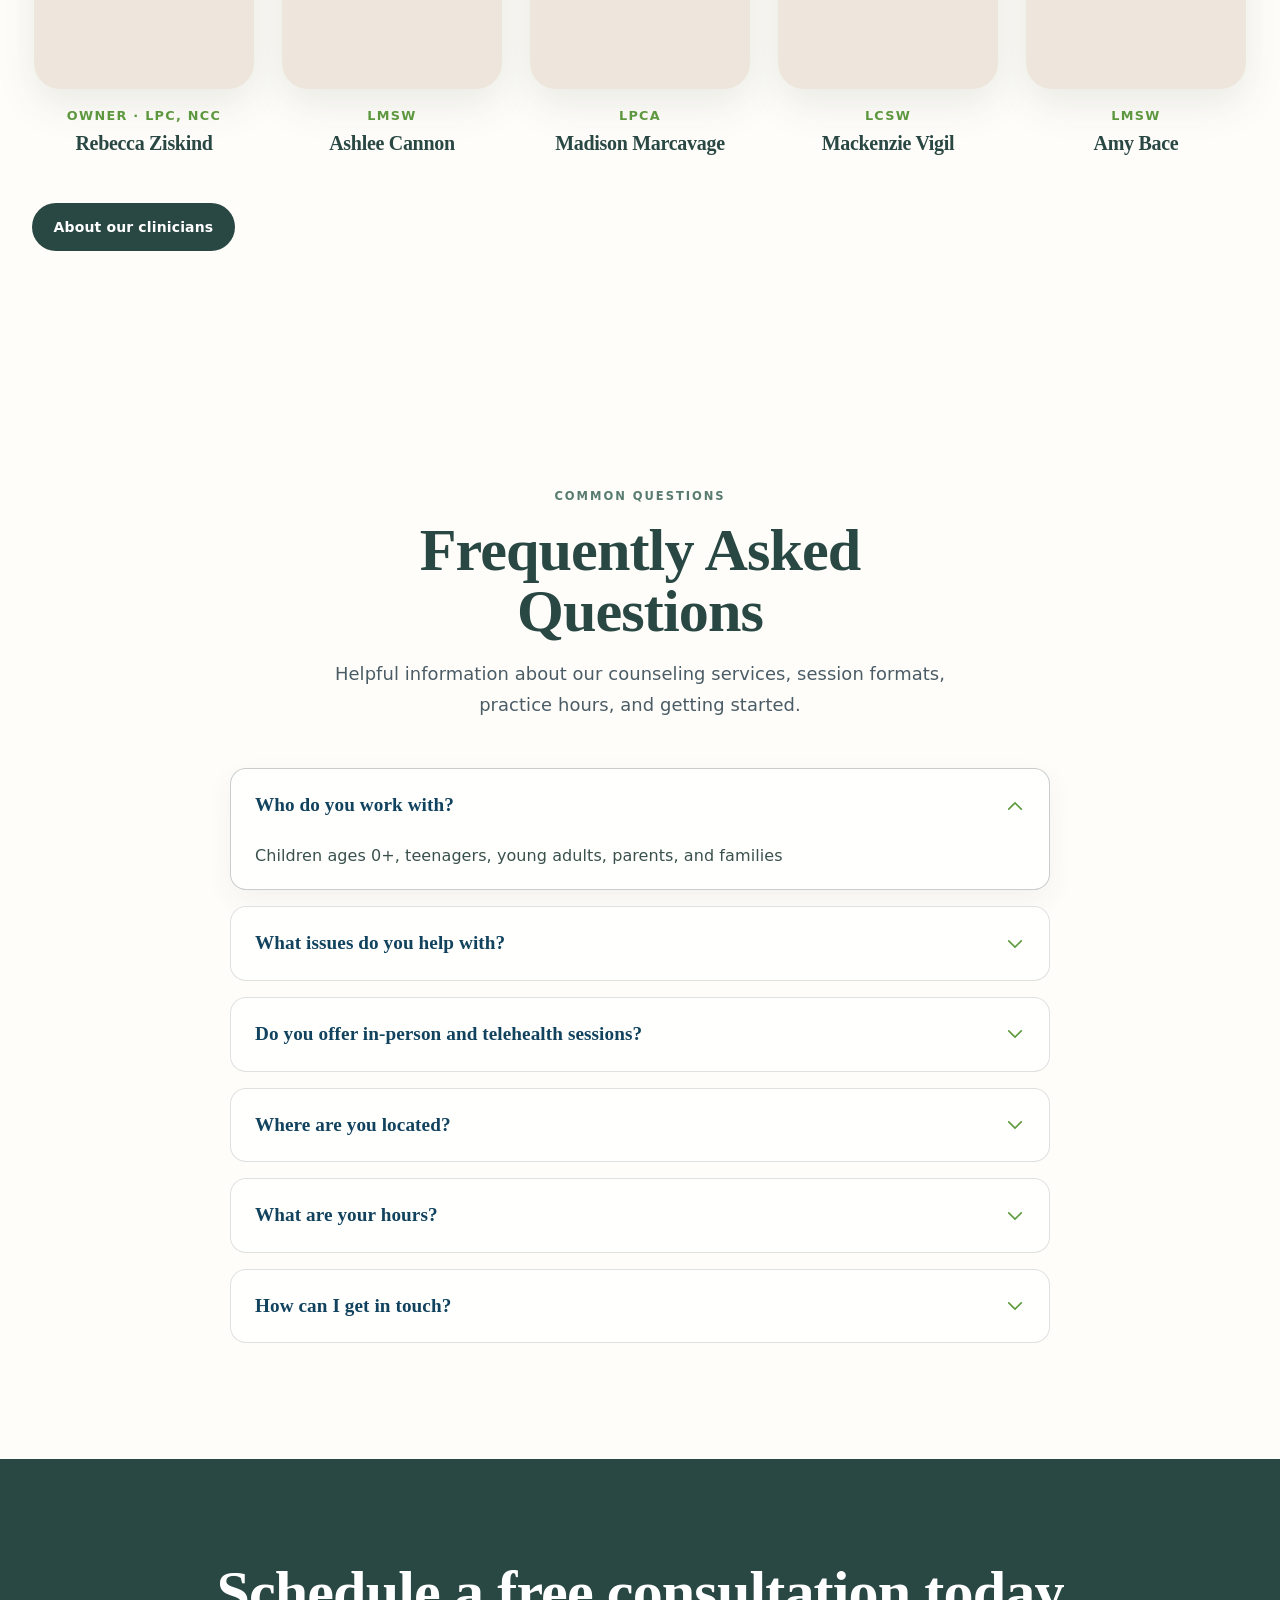
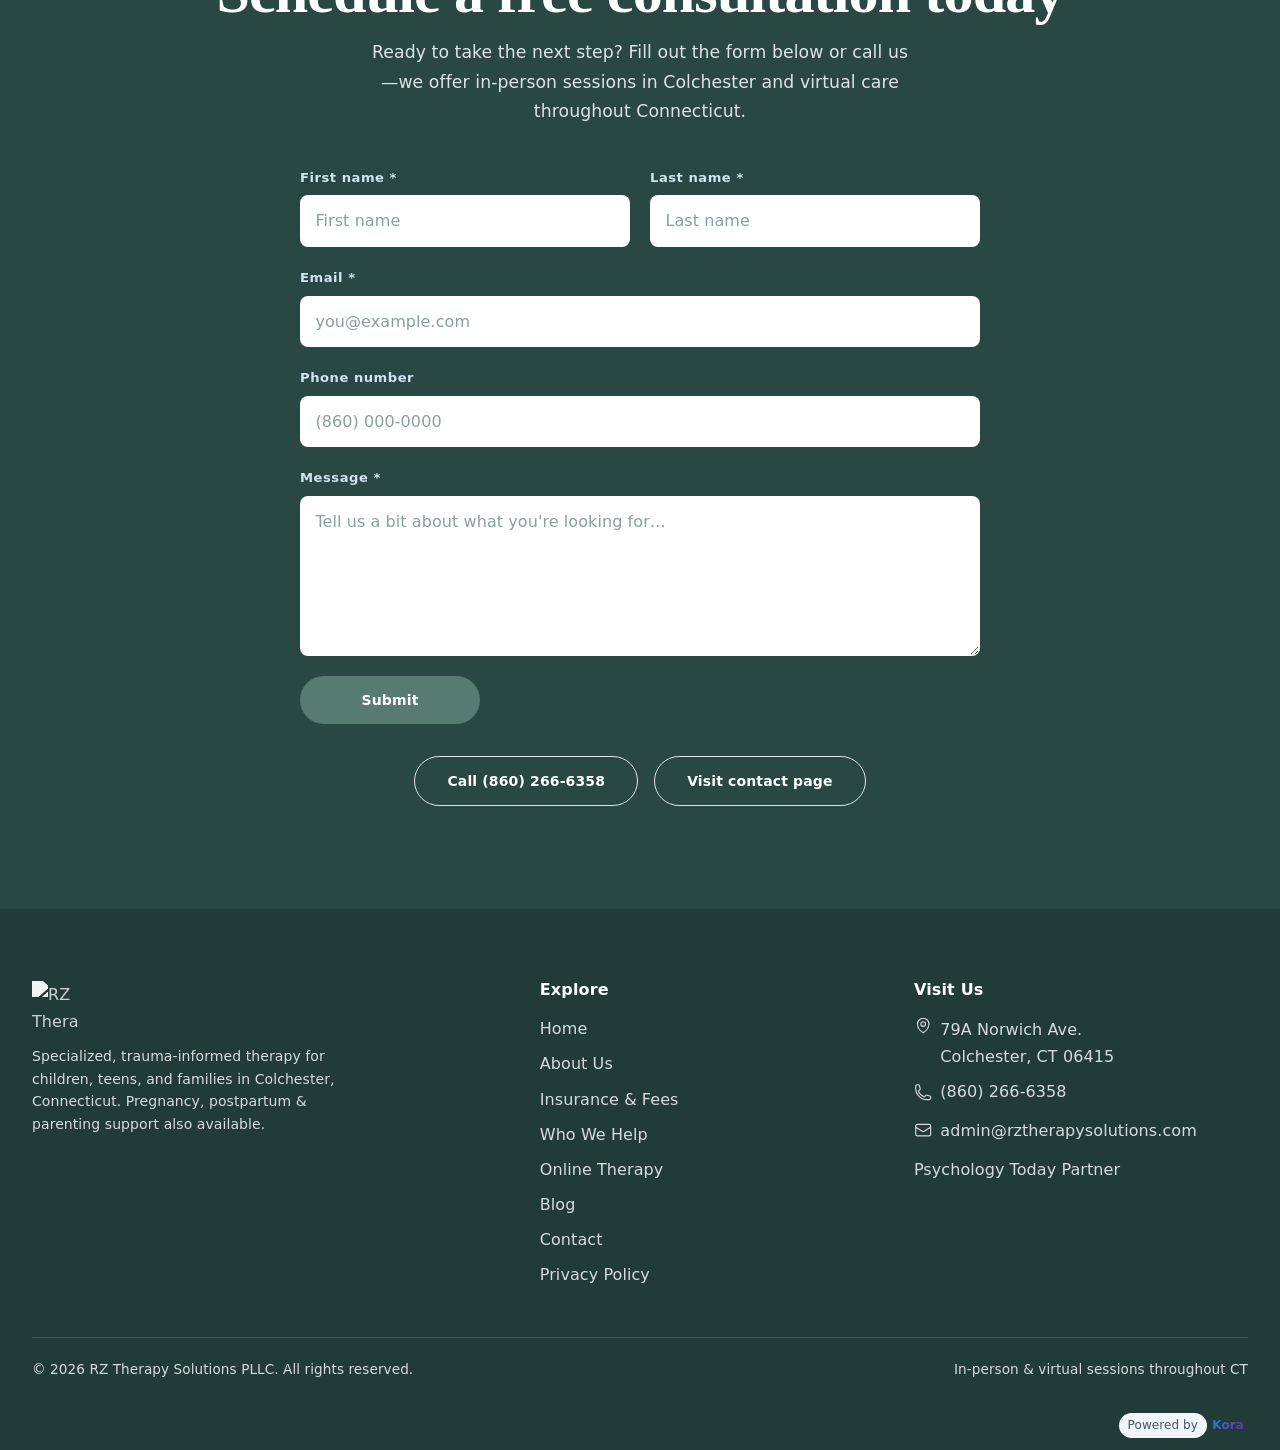
==== commit 13bf7a8d: "Refactor font loading in multiple HTML files to use CSS variables for improved maintainability - Rem" ====
--- a/index.html
+++ b/index.html
@@ -22,8 +22,8 @@
 </script>
 <meta charset="utf-8"/>
 <meta content="width=device-width, initial-scale=1.0" name="viewport"/>
-<title>Child, Teen &amp; Adolescent Therapist in Colchester, CT | Online Therapy Available</title>
-<meta content="Child, teen &amp; adolescent therapist in Colchester, CT. Play therapy, family therapy, anxiety therapy &amp; online therapy throughout Connecticut. Call (860) 266-6358." name="description"/>
+<title>Child Therapist in Colchester CT | Teen &amp; Family Therapy | RZ Therapy Solutions</title>
+<meta content="Child therapist in Colchester CT offering play therapy, teen therapy &amp; family therapy. Mental health counseling in Colchester CT for kids, teens &amp; families. Call (860) 266-6358." name="description"/>
 <meta content="Child Therapist, Child Therapy, Play Therapy, Child Therapist in Connecticut, Child Therapist Colchester CT, Teen Therapy, Teen Therapist, Family Therapy, Parent Support, Anxiety Therapy for Children, ADHD Therapy for Children, Trauma Therapy for Children, Emotional Regulation Therapy, Behavioral Therapy for Children, Child Anxiety Therapist, Autism / Neurodiversity Affirming Therapy, Attachment Therapy for Children and Families, Parenting Support / Parenting Therapy, Child and Adolescent Therapist, Mental Health Therapy Colchester CT" name="keywords"/>
 <meta content="RZ Therapy Solutions PLLC" name="author"/>
 <meta content="index, follow, max-image-preview:large, max-snippet:-1, max-video-preview:-1" name="googlebot"/>
@@ -205,10 +205,7 @@
 }
 </script>
 <!-- KORA_GOOGLE_FONTS_START -->
-<link rel="preconnect" href="https://fonts.googleapis.com">
-<link rel="preconnect" href="https://fonts.gstatic.com" crossorigin>
-<link rel="preload" as="style" href="https://fonts.googleapis.com/css2?family=Cormorant+Garamond:wght@400;600;700&amp;family=Source+Sans+3:wght@400;600;700&amp;display=swap" onload="this.onload=null;this.rel='stylesheet'">
-<noscript><link rel="stylesheet" href="https://fonts.googleapis.com/css2?family=Cormorant+Garamond:wght@400;600;700&amp;family=Source+Sans+3:wght@400;600;700&amp;display=swap"></noscript>
+<!-- kora:fonts --><!-- /kora:fonts -->
 <!-- KORA_GOOGLE_FONTS_END -->
 <link href="https://rztherapysolutions.com" rel="canonical"><meta content="https://rztherapysolutions.com" property="og:url"/>
 
@@ -218,6 +215,7 @@
 <!-- KORA_FAVICON_END -->
 </head>
 <body data-page="home">
+<!-- kora:shell:header -->
 <a class="sr-only" href="#main-content">Skip to main content</a>
 <header class="site-header">
 <div class="top-bar py-2 px-4" style="display:block!important;visibility:visible!important;">
@@ -236,7 +234,7 @@
 <img alt="RZ Therapy Solutions" class="header-logo" decoding="async" height="50" loading="eager" src="https://quseprdus1.blob.core.windows.net/kora-business-images/user-media/23dcfa31-7f3c-4bb3-9e20-6efd0b39302b/de8c94d8-887e-4625-825f-ec262dbc28df/1785749217_ldwv6t.png" width="200"/>
 </a>
 <div class="hidden lg:flex items-center gap-1">
-<a class="nav-link px-3 py-2 is-active" data-nav="home" href="index.html">Home</a>
+<a class="nav-link px-3 py-2" data-nav="home" href="index.html">Home</a>
 <a class="nav-link px-3 py-2" data-nav="about" href="about-us.html">About Us</a>
 <a class="nav-link px-3 py-2" data-nav="information" href="information.html">Insurance &amp; Fees</a>
 <a class="nav-link px-3 py-2" data-nav="who-we-help" href="who-we-help.html">Who We Help</a>
@@ -258,7 +256,7 @@
 <svg aria-hidden="true" class="icon icon-lg" fill="none" stroke="currentColor" stroke-width="1.5" viewbox="0 0 24 24" xmlns="http://www.w3.org/2000/svg"><path d="M6 18 18 6M6 6l12 12" stroke-linecap="round" stroke-linejoin="round"></path></svg>
 </button>
 <nav aria-label="Mobile navigation" class="mobile-menu__nav">
-<a class="mobile-menu__link is-active" data-nav="home" href="index.html">Home</a>
+<a class="mobile-menu__link" data-nav="home" href="index.html">Home</a>
 <a class="mobile-menu__link" data-nav="about" href="about-us.html">About Us</a>
 <a class="mobile-menu__link" data-nav="information" href="information.html">Insurance &amp; Fees</a>
 <a class="mobile-menu__link" data-nav="who-we-help" href="who-we-help.html">Who We Help</a>
@@ -271,6 +269,7 @@
 </div>
 </div>
 <div aria-hidden="true" class="mobile-overlay fixed inset-0 hidden" id="mobile-overlay"></div>
+<!-- /kora:shell:header -->
 <main id="main-content">
 <section aria-label="Welcome" class="hero">
 <div class="hero__media hero__media--home">
@@ -714,6 +713,7 @@
 }
 </style>
 </main>
+<!-- kora:shell:footer -->
 <footer class="site-footer">
 <div class="footer-grid">
 <div>
@@ -769,6 +769,7 @@
 <p>In-person &amp; virtual sessions throughout CT</p>
 </div>
 </footer>
+<!-- /kora:shell:footer -->
 <script>
   (function () {
     try {
--- a/assets/premium.css
+++ b/assets/premium.css
@@ -18,11 +18,11 @@
 body{
   background:var(--rz-cream);
   color:var(--rz-ink);
-  font-family:"Source Sans 3",system-ui,sans-serif;
+  font-family:var(--kora-font-body, "Source Sans 3"), system-ui,sans-serif;
   letter-spacing:.005em;
 }
 h1,h2,h3,h4,.font-heading{
-  font-family:"Cormorant Garamond",Georgia,serif;
+  font-family:var(--kora-font-heading, "Cormorant Garamond"), Georgia,serif;
   color:var(--rz-deep);
   letter-spacing:-.015em;
 }
